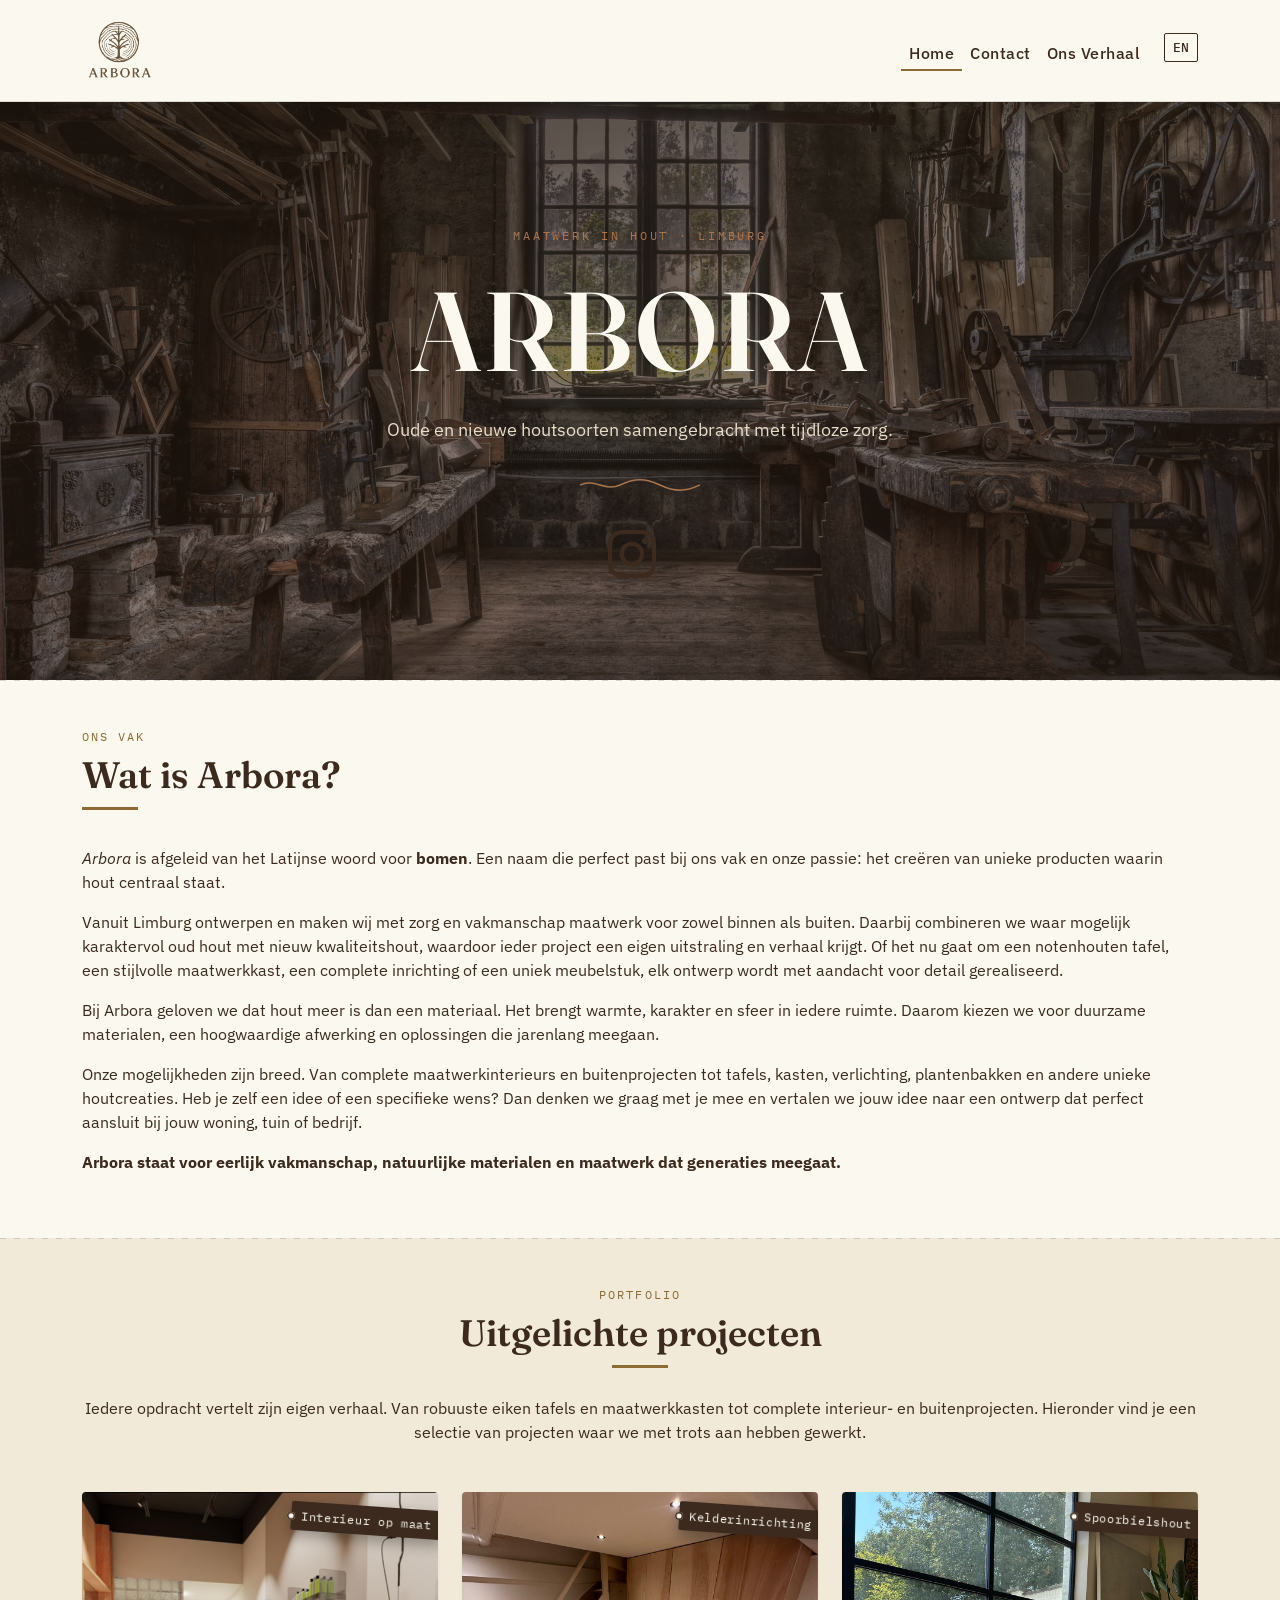
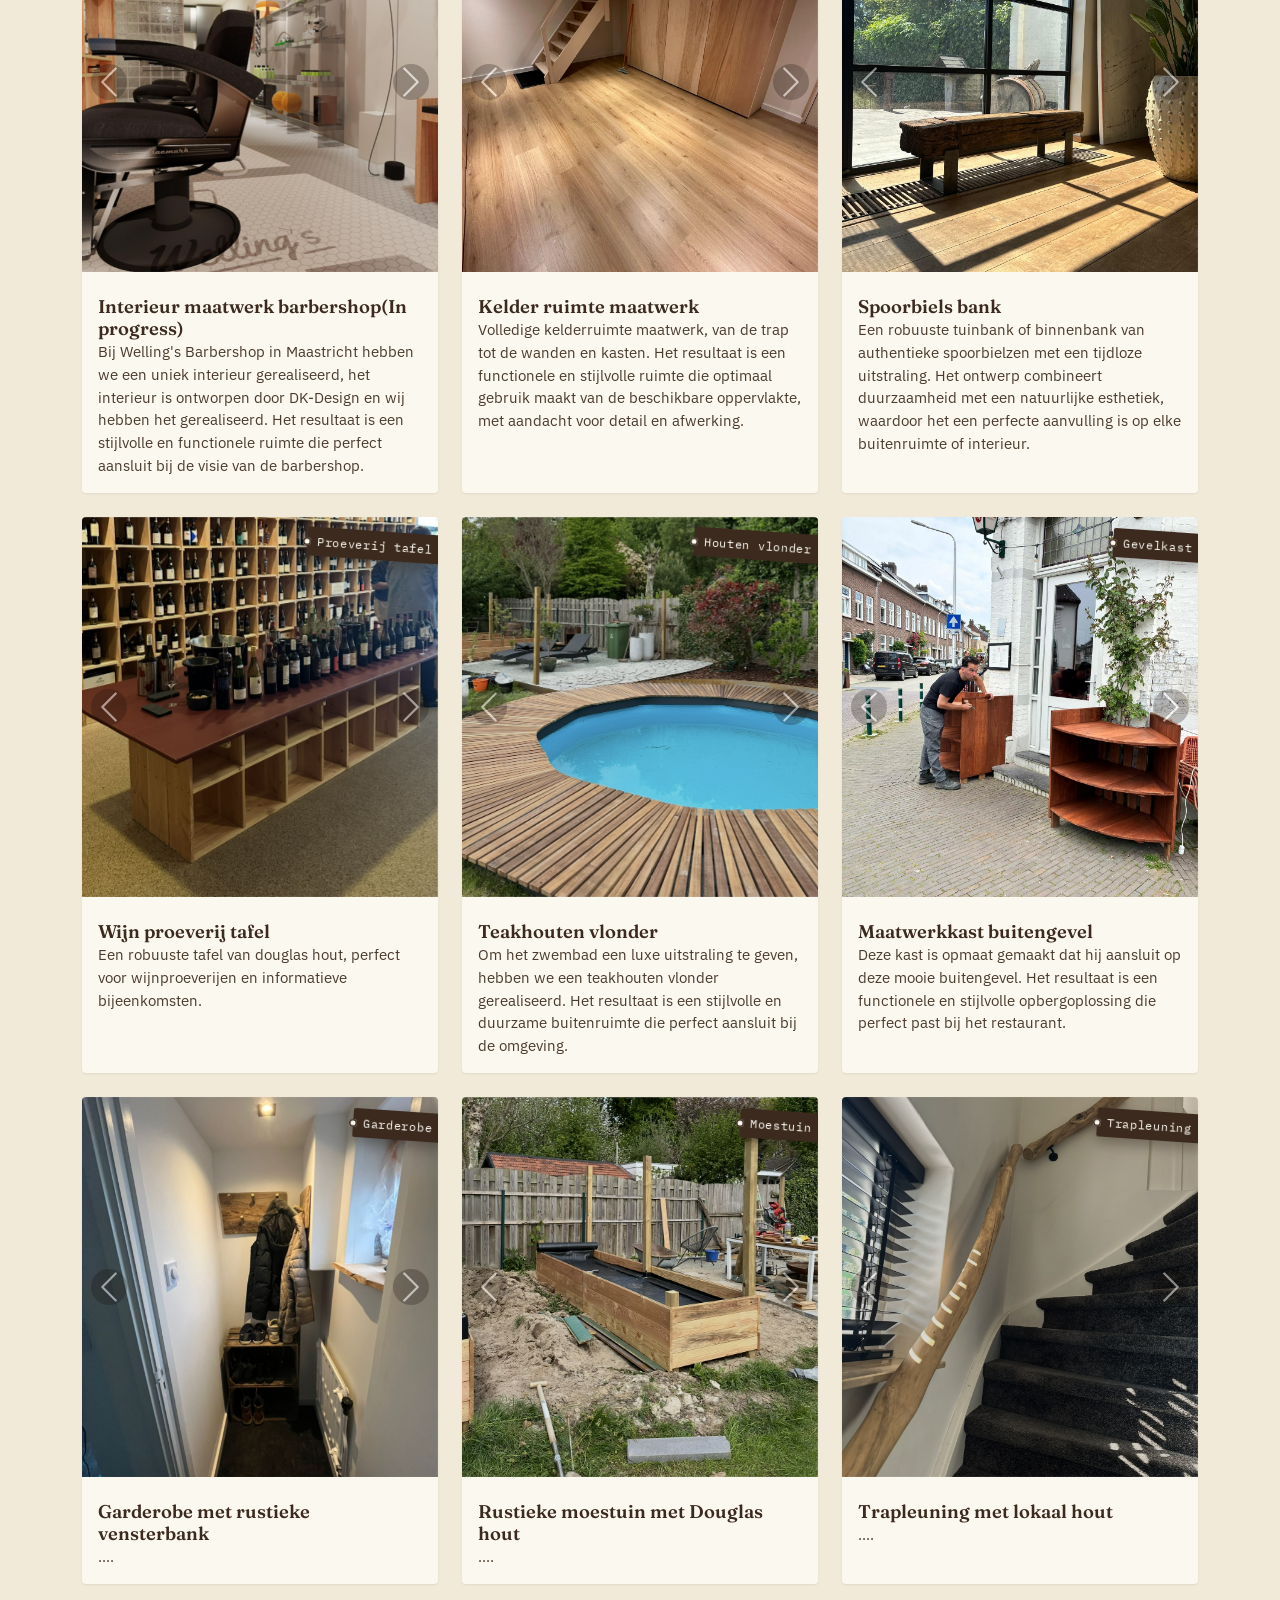
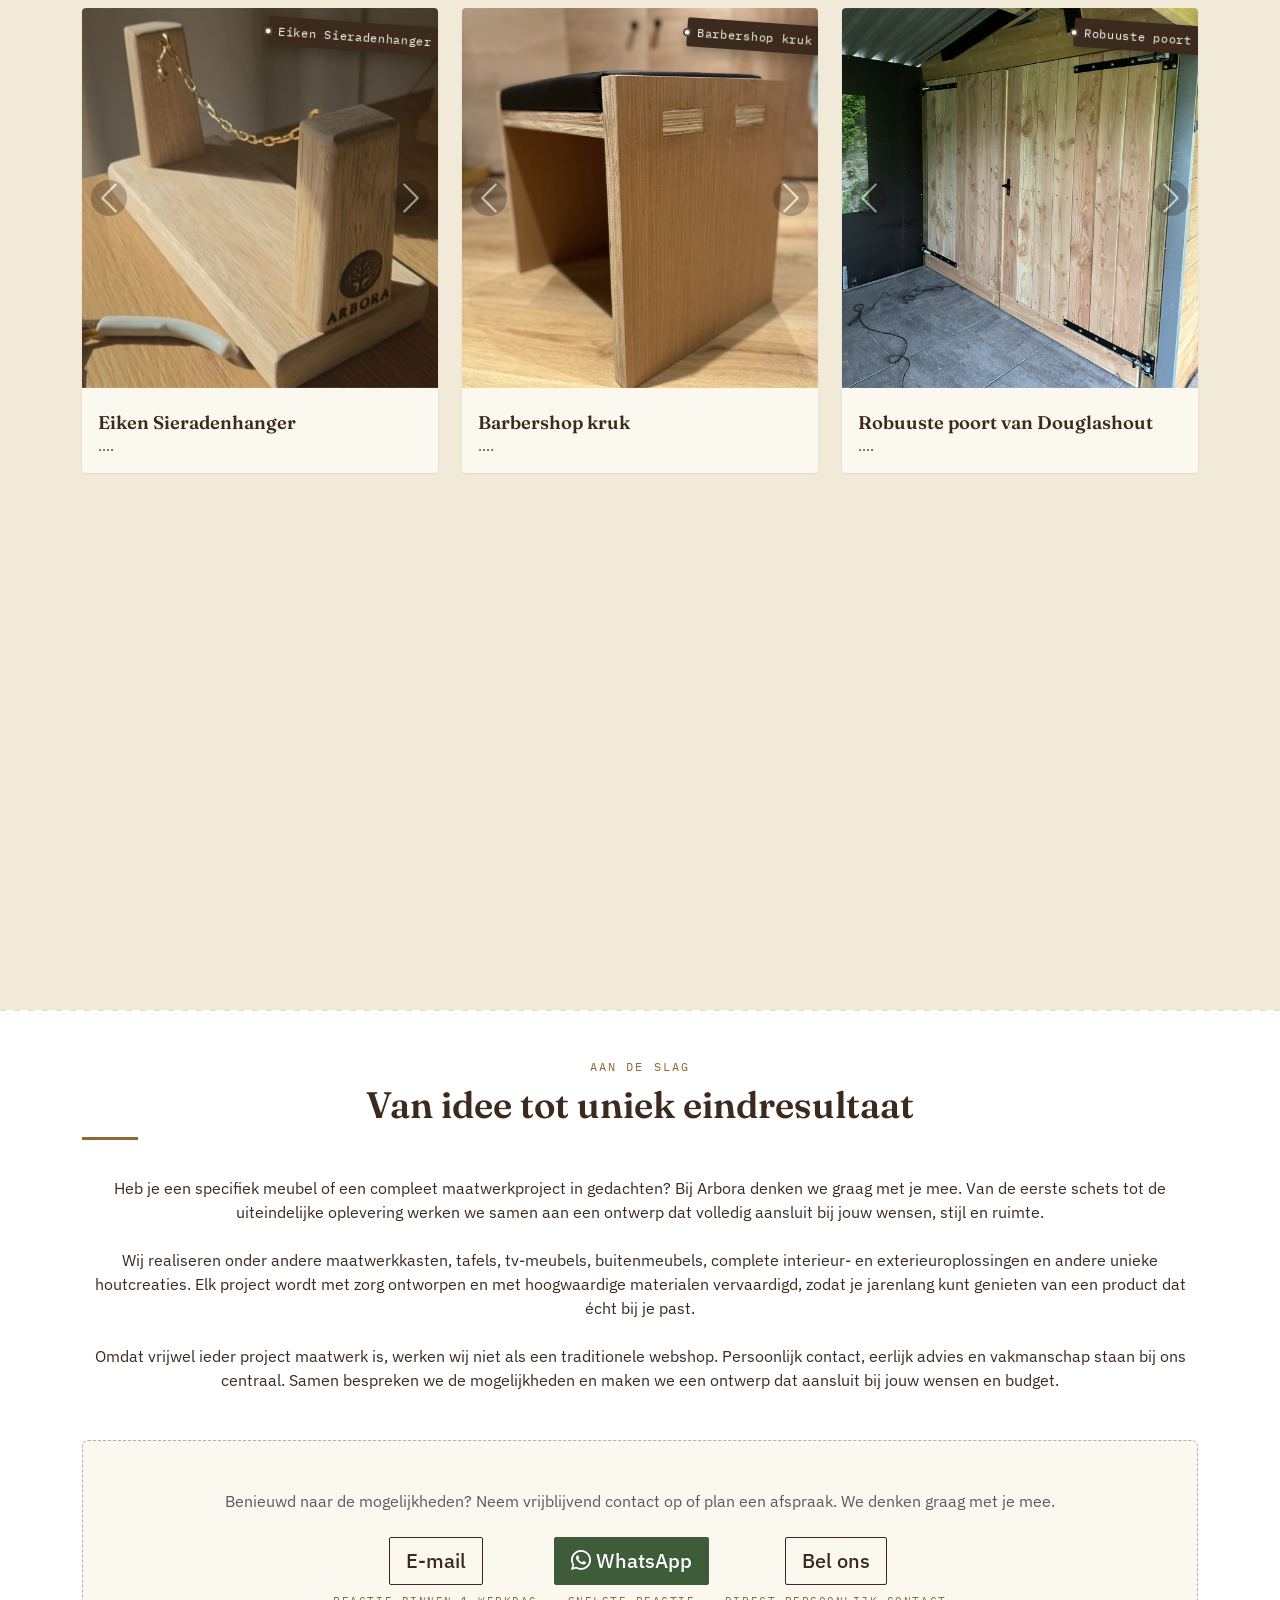
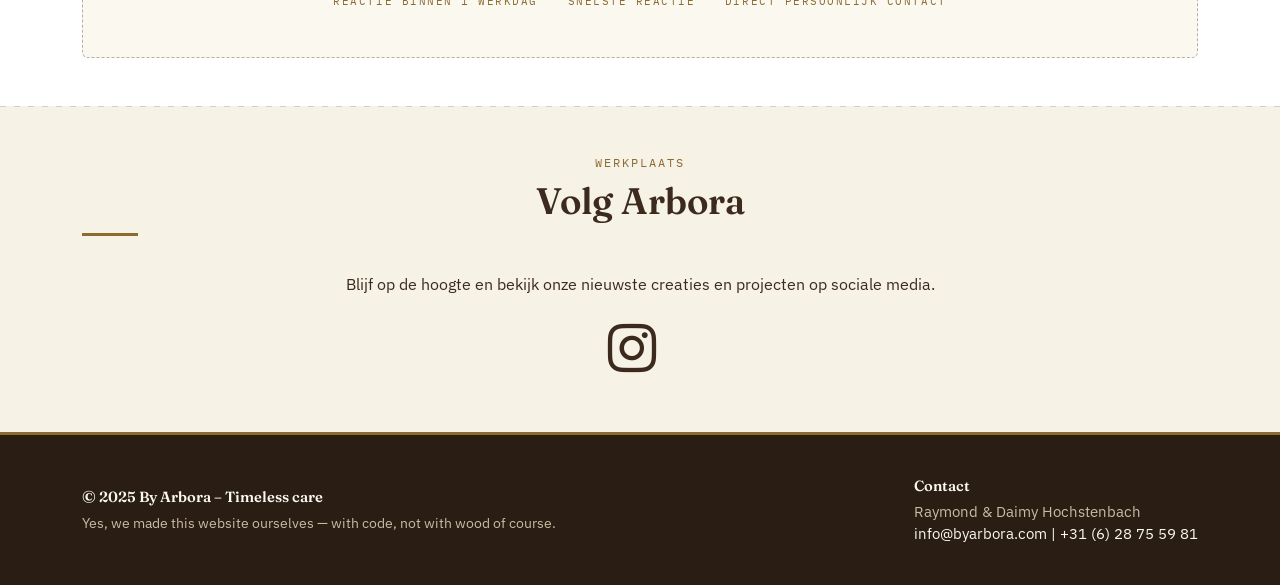
==== index.html @ 5da42b2a "7.1" ====
<!DOCTYPE html>
<html lang="nl">

<head>
    <meta charset="UTF-8" />
    <meta name="viewport" content="width=device-width, initial-scale=1" />
    <title>ARBORA – Maatwerk in hout | Limburg</title>
    <meta name="description"
        content="Arbora ontwerpt en maakt maatwerk in hout vanuit Limburg: tafels, kasten, interieurs en buitenprojecten. Oud en nieuw hout samengebracht met tijdloze zorg." />
    <link rel="canonical" href="https://byarbora.com/" />

    <!-- Open Graph / social preview -->
    <meta property="og:title" content="ARBORA – Maatwerk in hout" />
    <meta property="og:description"
        content="Vanuit Limburg ontwerpen en maken wij met zorg en vakmanschap maatwerk in hout, voor binnen en buiten." />
    <meta property="og:image" content="https://byarbora.com/Images/w07961-small.jpg" />
    <meta property="og:url" content="https://byarbora.com/" />
    <meta property="og:type" content="website" />
    <meta property="og:locale" content="nl_NL" />
    <meta name="twitter:card" content="summary_large_image" />

    <!-- Bootstrap CSS -->
    <link href="https://cdn.jsdelivr.net/npm/bootstrap@5.3.3/dist/css/bootstrap.min.css" rel="stylesheet" />
    <!-- Eigen CSS -->
    <link href="styles.css" rel="stylesheet" />
    <!-- Bootstrap Icons -->
    <link href="https://cdn.jsdelivr.net/npm/bootstrap-icons@1.10.5/font/bootstrap-icons.css" rel="stylesheet" />

    <!-- Favicon -->
    <link rel="icon" href="Images/favicon.ico" type="image/x-icon">
    <link rel="apple-touch-icon" sizes="180x180" href="Images/favicon.png">

    <!-- Structured data: local business -->
    <script type="application/ld+json">
    {
      "@context": "https://schema.org",
      "@type": "LocalBusiness",
      "name": "Arbora",
      "url": "https://byarbora.com/",
      "image": "https://byarbora.com/Images/logo-arbora.png",
      "telephone": "+31628755981",
      "email": "info@byarbora.com",
      "address": {
        "@type": "PostalAddress",
        "addressRegion": "Limburg",
        "addressCountry": "NL"
      },
      "sameAs": ["https://www.instagram.com/byarbora"]
    }
    </script>
</head>


<body>

    <!-- Navigatiebalk -->
    <nav class="navbar navbar-expand-lg fixed-top">
        <div class="container">
            <a class="navbar-brand d-flex align-items-center gap-2" href="#">
                <img src="Images/logo-arbora.png" alt="Arbora logo" height="72" />
            </a>
            <button class="navbar-toggler" type="button" data-bs-toggle="collapse" data-bs-target="#navbarNav"
                aria-controls="navbarNav" aria-expanded="false" aria-label="Menu openen/sluiten">
                <span class="navbar-toggler-icon bg-light rounded"></span>
            </button>
            <div class="collapse navbar-collapse" id="navbarNav">
                <ul class="navbar-nav ms-auto">
                    <li class="nav-item"><a class="nav-link active" href="#">Home</a></li>
                    <li class="nav-item"><a class="nav-link" href="#koop">Contact</a></li>
                    <li class="nav-item"><a class="nav-link" href="our-story.html">Ons Verhaal</a></li>
                    <li class="nav-item">
                        <button id="lang-toggle" class="btn btn-outline-secondary btn-sm ms-3"
                            onclick="window.location.href='index-en.html'">EN</button>
                    </li>
                </ul>
            </div>
        </div>
    </nav>

    <!-- Hero sectie -->
    <section class="hero">
        <div class="container">
            <span class="hero-eyebrow">Maatwerk in hout · Limburg</span>
            <h1 id="arbora-text">ARBORA</h1>
            <p id="slogan-text" class="lead">
                Oude en nieuwe houtsoorten samengebracht met tijdloze zorg.
            </p>
            <svg class="grain-divider" viewBox="0 0 120 18" xmlns="http://www.w3.org/2000/svg" aria-hidden="true">
                <path d="M0 9 C 15 2, 25 16, 40 9 S 65 2, 80 9 S 105 16, 120 9" fill="none" stroke="#A9754C"
                    stroke-width="1.5" />
            </svg>
        </div>
        <div class="social-icons fs-2 mt-4">
            <a href="https://www.instagram.com/byarbora" target="_blank" rel="noopener" aria-label="Instagram"
                class="me-3 social-link" style="color:#F1EAD8;">
                <i class="bi bi-instagram"></i>
            </a>
        </div>
    </section>

    <!-- Over sectie -->
    <section id="over" class="py-5">
        <div class="container">
            <span class="section-eyebrow">Ons vak</span>
            <h2 class="section-title">Wat is Arbora?</h2>
            <p><em>Arbora</em> is afgeleid van het Latijnse woord voor <strong>bomen</strong>. Een naam die perfect past
                bij ons vak en onze passie: het creëren van unieke producten waarin hout centraal staat.</p>

            <p>Vanuit Limburg ontwerpen en maken wij met zorg en vakmanschap maatwerk voor zowel binnen als buiten.
                Daarbij combineren we waar mogelijk karaktervol oud hout met nieuw kwaliteitshout, waardoor ieder
                project een eigen uitstraling en verhaal krijgt. Of het nu gaat om een notenhouten tafel, een stijlvolle
                maatwerkkast, een complete inrichting of een uniek meubelstuk, elk ontwerp wordt met aandacht voor
                detail gerealiseerd.</p>

            <p>Bij Arbora geloven we dat hout meer is dan een materiaal. Het brengt warmte, karakter en sfeer in iedere
                ruimte. Daarom kiezen we voor duurzame materialen, een hoogwaardige afwerking en oplossingen die
                jarenlang meegaan.</p>

            <p>Onze mogelijkheden zijn breed. Van complete maatwerkinterieurs en buitenprojecten tot tafels, kasten,
                verlichting, plantenbakken en andere unieke houtcreaties. Heb je zelf een idee of een specifieke wens?
                Dan denken we graag met je mee en vertalen we jouw idee naar een ontwerp dat perfect aansluit bij jouw
                woning, tuin of bedrijf.</p>

            <p><strong>Arbora staat voor eerlijk vakmanschap, natuurlijke materialen en maatwerk dat generaties
                    meegaat.</strong></p>
        </div>
    </section>


    <!-- Uitgelichte projecten -->
    <section id="projecten" class="py-5">
        <div class="container">
            <span class="section-eyebrow text-center d-block">Portfolio</span>
            <h2 class="section-title text-center mb-3">Uitgelichte projecten</h2>

            <p class="text-center mb-5">
                Iedere opdracht vertelt zijn eigen verhaal. Van robuuste eiken tafels en maatwerkkasten tot complete
                interieur- en buitenprojecten. Hieronder vind je een selectie van projecten waar we met trots aan hebben
                gewerkt.
            </p>

            <div class="row g-4">

                <!-- Project 1: Barbershop -->
               <div class="col-lg-4 col-md-6 reveal">
                <div class="project-card">
                    <div class="project-media">
                        <div id="project1Carousel" class="carousel slide" data-bs-touch="true" data-bs-ride="false">
                            <div class="carousel-inner">
                                <div class="carousel-item active">
                                    <img src="Images/Project 1/Wellings.jpg" loading="lazy"
                                        alt="">
                                </div>
                                <div class="carousel-item">
                                    <img src="Images/Project 1/BarberShop.jpg" loading="lazy"
                                        alt="">
                                </div>
                                <div class="carousel-item">
                                    <img src="Images/Project 1/Wellings01.jpg" loading="lazy"
                                        alt="">
                                </div>
                                <div class="carousel-item">
                                    <img src="Images/Project 1/Wellings1.jpg" loading="lazy"
                                        alt="">
                                </div>
                                <div class="carousel-item">
                                    <img src="Images/Project 1/Wellings2.jpg" loading="lazy"
                                        alt="">
                                </div>
                                <div class="carousel-item">
                                    <img src="Images/Project 1/Wellings10.jpg" loading="lazy"
                                        alt="">
                                </div>
                                <div class="carousel-item">
                                    <img src="Images/Project 1/Wellings9.jpg" loading="lazy"
                                        alt="">
                                </div>
                                <div class="carousel-item">
                                    <img src="Images/Project 1/Wellings11.jpg" loading="lazy"
                                        alt="">
                                </div>
                                <div class="carousel-item">
                                    <img src="Images/Project 1/Wellings3.jpg" loading="lazy"
                                        alt="">
                                </div>
                                <div class="carousel-item">
                                    <img src="Images/Project 1/Wellings12.jpg" loading="lazy"
                                        alt="">
                                </div>
                                <div class="carousel-item">
                                    <img src="Images/Project 1/Wellings13.jpg" loading="lazy"
                                        alt="">
                                </div>
                                <div class="carousel-item">
                                    <img src="Images/Project 1/Wellings4.jpg" loading="lazy"
                                        alt="">
                                </div>
                                <div class="carousel-item">
                                    <img src="Images/Project 1/Wellings5.jpg" loading="lazy"
                                        alt="">
                                </div>
                                <div class="carousel-item">
                                    <img src="Images/Project 1/Wellings7.jpg" loading="lazy"
                                        alt="">
                                </div>
                                <div class="carousel-item">
                                    <img src="Images/Project 1/Wellings14.jpg" loading="lazy"
                                        alt="">
                                </div>
                                <div class="carousel-item">
                                    <img src="Images/Project 1/Wellings6.jpg" loading="lazy"
                                        alt="">
                                </div>
                            </div>
                            <button class="carousel-control-prev" type="button" data-bs-target="#project2Carousel"
                                data-bs-slide="prev">
                                <span class="carousel-control-prev-icon" aria-hidden="true"></span>
                                <span class="visually-hidden">Vorige</span>
                            </button>
                            <button class="carousel-control-next" type="button" data-bs-target="#project2Carousel"
                                data-bs-slide="next">
                                <span class="carousel-control-next-icon" aria-hidden="true"></span>
                                <span class="visually-hidden">Volgende</span>
                            </button>
                        </div>
                        <span class="material-tag">Interieur op maat</span>
                    </div>
                    <div class="card-body p-3 pt-4">
                        <h3 class="card-title h5">Interieur maatwerk barbershop(In progress)</h3>
                        <p class="card-text">
                            Bij Welling's Barbershop in Maastricht hebben we een uniek interieur gerealiseerd, het
                            interieur is ontworpen door DK-Design en wij hebben het gerealiseerd. Het resultaat is een
                            stijlvolle en functionele ruimte die perfect aansluit bij de visie van de barbershop.
                        </p>
                    </div>
                </div>
            </div>
            
              <!-- Project 2: Kelder maatwerk -->
            <div class="col-lg-4 col-md-6 reveal">
                <div class="project-card">
                    <div class="project-media">
                        <div id="project2Carousel" class="carousel slide" data-bs-touch="true" data-bs-ride="false">
                            <div class="carousel-inner">
                                <div class="carousel-item active">
                                    <img src="Images/Project 2/KastProject.jpg" loading="lazy"
                                        alt="Maatwerk kelderruimte, trap en wandkasten">
                                </div>
                                <div class="carousel-item">
                                    <img src="Images/Project 2/KastProject2.jpg" loading="lazy"
                                        alt="Maatwerkkast in kelderruimte, aanzicht 2">
                                </div>
                                <div class="carousel-item">
                                    <img src="Images/Project 2/KastProject3.jpg" loading="lazy"
                                        alt="Maatwerkkast in kelderruimte, aanzicht 3">
                                </div>
                                <div class="carousel-item">
                                    <img src="Images/Project 2/KastProject4.jpg" loading="lazy"
                                        alt="Maatwerkkast in kelderruimte, aanzicht 4">
                                </div>
                                <div class="carousel-item">
                                    <img src="Images/Project 2/KastProject5.jpg" loading="lazy"
                                        alt="Maatwerkkast in kelderruimte, aanzicht 5">
                                </div>
                                <div class="carousel-item">
                                    <img src="Images/Project 2/KastProject6.jpg" loading="lazy"
                                        alt="Maatwerkkast in kelderruimte, aanzicht 6">
                                </div>
                                <div class="carousel-item">
                                    <img src="Images/Project 2/KastProject7.jpg" loading="lazy"
                                        alt="Maatwerkkast in kelderruimte, aanzicht 7">
                                </div>
                                <div class="carousel-item">
                                    <img src="Images/Project 2/KastProject8.jpg" loading="lazy"
                                        alt="Maatwerkkast in kelderruimte, aanzicht 8">
                                </div>
                                <div class="carousel-item">
                                    <img src="Images/Project 2/KastProject9.jpg" loading="lazy"
                                        alt="Maatwerkkast in kelderruimte, aanzicht 9">
                                </div>
                                <div class="carousel-item">
                                    <img src="Images/Project 2/KastProject10.jpg" loading="lazy"
                                        alt="Maatwerkkast in kelderruimte, aanzicht 10">
                                </div>
                            </div>
                            <button class="carousel-control-prev" type="button" data-bs-target="#project2Carousel"
                                data-bs-slide="prev">
                                <span class="carousel-control-prev-icon" aria-hidden="true"></span>
                                <span class="visually-hidden">Vorige</span>
                            </button>
                            <button class="carousel-control-next" type="button" data-bs-target="#project2Carousel"
                                data-bs-slide="next">
                                <span class="carousel-control-next-icon" aria-hidden="true"></span>
                                <span class="visually-hidden">Volgende</span>
                            </button>
                        </div>
                        <span class="material-tag">Kelderinrichting</span>
                    </div>
                    <div class="card-body p-3 pt-4">
                        <h3 class="card-title h5">Kelder ruimte maatwerk</h3>
                        <p class="card-text">
                            Volledige kelderruimte maatwerk, van de trap tot de wanden en kasten. Het resultaat is een
                            functionele en stijlvolle ruimte die optimaal gebruik maakt van de beschikbare oppervlakte,
                            met aandacht voor detail en afwerking.
                        </p>
                    </div>
                </div>
            </div>

            <!-- Project 3: Spoorbielsbank -->
            <div class="col-lg-4 col-md-6 reveal">
                <div class="project-card">
                    <div class="project-media">
                        <div id="project3Carousel" class="carousel slide" data-bs-touch="true" data-bs-ride="false">
                            <div class="carousel-inner">
                                <div class="carousel-item active">
                                    <img src="Images/Project 3/SpoorbielsBank.jpg" loading="lazy"
                                        alt="Tuinbank gemaakt van authentieke spoorbielzen, vooraanzicht">
                                </div>
                                <div class="carousel-item">
                                    <img src="Images/Project 3/SpoorbielsBank2.jpg" loading="lazy"
                                        alt="Spoorbielzen bank, detail van de houtstructuur">
                                </div>
                                <div class="carousel-item">
                                    <img src="Images/Project 3/IMG_3081.PNG" loading="lazy"
                                        alt="">
                                </div>
                                <div class="carousel-item">
                                    <img src="Images/Project 3/IMG_3078.PNG" loading="lazy"
                                        alt="">
                                </div>
                                <div class="carousel-item">
                                    <img src="Images/Project 3/IMG_3079.PNG" loading="lazy"
                                        alt="">
                                </div>
                                <div class="carousel-item">
                                    <img src="Images/Project 3/SpoorbielsBank3.jpg" loading="lazy"
                                        alt="Spoorbielzen bank geplaatst in de tuin">
                                </div>
                            </div>
                            <button class="carousel-control-prev" type="button" data-bs-target="#project3Carousel"
                                data-bs-slide="prev">
                                <span class="carousel-control-prev-icon" aria-hidden="true"></span>
                                <span class="visually-hidden">Vorige</span>
                            </button>
                            <button class="carousel-control-next" type="button" data-bs-target="#project3Carousel"
                                data-bs-slide="next">
                                <span class="carousel-control-next-icon" aria-hidden="true"></span>
                                <span class="visually-hidden">Volgende</span>
                            </button>
                        </div>
                        <span class="material-tag">Spoorbielshout</span>
                    </div>
                    <div class="card-body p-3 pt-4">
                        <h3 class="card-title h5">Spoorbiels bank</h3>
                        <p class="card-text">
                            Een robuuste tuinbank of binnenbank van authentieke spoorbielzen met een tijdloze
                            uitstraling. Het ontwerp combineert duurzaamheid met een natuurlijke esthetiek, waardoor het
                            een perfecte aanvulling is op elke buitenruimte of interieur.
                        </p>
                    </div>
                </div>
            </div>

            <!-- Project 4: Wijn proeverij tafel -->
            <div class="col-lg-4 col-md-6 reveal">
                <div class="project-card">
                    <div class="project-media">
                        <div id="project4Carousel" class="carousel slide" data-bs-touch="true" data-bs-ride="false">
                            <div class="carousel-inner">
                                <div class="carousel-item active">
                                    <img src="Images/Project 4/IMG_3062.PNG" loading="lazy"
                                        alt="Robuuste douglashouten tafel voor wijnproeverijen">
                                </div>
                                <div class="carousel-item">
                                    <img src="Images/Project 4/IMG_3058.PNG" loading="lazy"
                                        alt="Detail van de douglashouten tafel">
                                </div>
                                <div class="carousel-item">
                                    <img src="Images/Project 4/IMG_3059.PNG" loading="lazy"
                                        alt="">
                                </div>
                                <div class="carousel-item">
                                    <img src="Images/Project 4/IMG_3060.PNG" loading="lazy"
                                        alt="">
                                </div>
                                <div class="carousel-item">
                                    <img src="Images/Project 4/WijnTafel.jpg" loading="lazy"
                                        alt="">
                                </div>

                            </div>
                            <button class="carousel-control-prev" type="button" data-bs-target="#project4Carousel"
                                data-bs-slide="prev">
                                <span class="carousel-control-prev-icon" aria-hidden="true"></span>
                                <span class="visually-hidden">Vorige</span>
                            </button>
                            <button class="carousel-control-next" type="button" data-bs-target="#project4Carousel"
                                data-bs-slide="next">
                                <span class="carousel-control-next-icon" aria-hidden="true"></span>
                                <span class="visually-hidden">Volgende</span>
                            </button>
                        </div>
                        <span class="material-tag">Proeverij tafel</span>
                    </div>
                    
                    <div class="card-body p-3 pt-4">
                        <h3 class="card-title h5">Wijn proeverij tafel</h3>
                        <p class="card-text">
                            Een robuuste tafel van douglas hout, perfect voor wijnproeverijen en informatieve
                            bijeenkomsten.
                        </p>
                    </div>
                </div>
            </div>

            <!-- Project 5: Teakhouten vlonder -->
            <div class="col-lg-4 col-md-6 reveal">
                <div class="project-card">
                   <div class="project-media">
                        <div id="project5Carousel" class="carousel slide" data-bs-touch="true" data-bs-ride="false">
                            <div class="carousel-inner">
                                <div class="carousel-item active">
                                    <img src="Images/Project 5/IMG_3121.PNG" loading="lazy"
                                        alt="Teakhouten vlonder">
                                </div>
                                <div class="carousel-item">
                                    <img src="Images/Project 5/IMG_3109.PNG" loading="lazy"
                                        alt="Teakhouten vlonder">
                                </div>
                                <div class="carousel-item">
                                    <img src="Images/Project 5/IMG_3110.PNG" loading="lazy"
                                        alt="Teakhouten vlonder">
                                </div>
                                <div class="carousel-item">
                                    <img src="Images/Project 5/IMG_3112.PNG" loading="lazy"
                                        alt="Teakhouten vlonder">
                                </div>
                                <div class="carousel-item">
                                    <img src="Images/Project 5/TeakVlonder.jpg" loading="lazy"
                                        alt="Teakhouten vlonder">
                                </div>
                                <div class="carousel-item">
                                    <img src="Images/Project 5/IMG_3113.PNG" loading="lazy"
                                        alt="Teakhouten vlonder">
                                </div>
                                <div class="carousel-item">
                                    <img src="Images/Project 5/IMG_3114.PNG" loading="lazy"
                                        alt="Teakhouten vlonder">
                                </div>
                                <div class="carousel-item">
                                    <img src="Images/Project 5/IMG_3116.PNG" loading="lazy"
                                        alt="Teakhouten vlonder">
                                </div>
                                <div class="carousel-item">
                                    <img src="Images/Project 5/IMG_3115.PNG" loading="lazy"
                                        alt="Teakhouten vlonder">
                                </div>
                                <div class="carousel-item">
                                    <img src="Images/Project 5/IMG_3119.PNG" loading="lazy"
                                        alt="Teakhouten vlonder">
                                </div>
                                <div class="carousel-item">
                                    <img src="Images/Project 5/IMG_3120.PNG" loading="lazy"
                                        alt="Teakhouten vlonder">
                                </div>
                            </div>
                            <button class="carousel-control-prev" type="button" data-bs-target="#project5Carousel"
                                data-bs-slide="prev">
                                <span class="carousel-control-prev-icon" aria-hidden="true"></span>
                                <span class="visually-hidden">Vorige</span>
                            </button>
                            <button class="carousel-control-next" type="button" data-bs-target="#project5Carousel"
                                data-bs-slide="next">
                                <span class="carousel-control-next-icon" aria-hidden="true"></span>
                                <span class="visually-hidden">Volgende</span>
                            </button>
                        </div>
                        <span class="material-tag">Houten vlonder</span>
                    </div>
                    <div class="card-body p-3 pt-4">
                        <h3 class="card-title h5">Teakhouten vlonder</h3>
                        <p class="card-text">
                            Om het zwembad een luxe uitstraling te geven, hebben we een teakhouten vlonder gerealiseerd.
                            Het resultaat is een stijlvolle en duurzame buitenruimte die perfect aansluit bij de
                            omgeving.
                        </p>
                    </div>
                </div>
            </div>

           
            <!-- Project 6: Maatwerkkast buitengevel Villeneuve -->
            <div class="col-lg-4 col-md-6 reveal">
                <div class="project-card">
                    <div class="project-media">
                        <div id="project6Carousel" class="carousel slide" data-bs-touch="true" data-bs-ride="false">
                            <div class="carousel-inner">
                                <div class="carousel-item active">
                                    <img src="Images/Project 6/BuitenKast.jpg" loading="lazy"
                                        alt="Maatwerkkast buitengevel Villeneuve">
                                </div>
                                <div class="carousel-item">
                                    <img src="Images/Project 6/Villeneuve1.jpg" loading="lazy"
                                        alt="Detail van de maatwerkkast buitengevel Villeneuve">
                                </div>
                                <div class="carousel-item">
                                    <img src="Images/Project 6/Villeneuve2.jpg" loading="lazy"
                                        alt="Detail van de maatwerkkast buitengevel Villeneuve">
                                </div>
                                <div class="carousel-item">
                                    <img src="Images/Project 6/Villeneuve4.jpg" loading="lazy"
                                        alt="Detail van de maatwerkkast buitengevel Villeneuve">
                                </div>
                                <div class="carousel-item">
                                    <img src="Images/Project 6/Villeneuve3.jpg" loading="lazy"
                                        alt="Detail van de maatwerkkast buitengevel Villeneuve">
                                </div>
                            </div>
                            <button class="carousel-control-prev" type="button" data-bs-target="#project6Carousel"
                                data-bs-slide="prev">
                                <span class="carousel-control-prev-icon" aria-hidden="true"></span>
                                <span class="visually-hidden">Vorige</span>
                            </button>
                            <button class="carousel-control-next" type="button" data-bs-target="#project6Carousel"
                                data-bs-slide="next">
                                <span class="carousel-control-next-icon" aria-hidden="true"></span>
                                <span class="visually-hidden">Volgende</span>
                            </button>
                        </div>
                        <span class="material-tag">Gevelkast</span>
                    </div>
                    <div class="card-body p-3 pt-4">
                        <h3 class="card-title h5">Maatwerkkast buitengevel</h3>
                        <p class="card-text">
                            Deze kast is opmaat gemaakt dat hij aansluit op deze mooie buitengevel. Het resultaat is een
                            functionele en stijlvolle opbergoplossing die perfect past bij het restaurant.
                        </p>
                    </div>
                </div>
            </div>

            <!-- Project 7: Garderobe met rustieke vensterbank -->
            <div class="col-lg-4 col-md-6 reveal">
                <div class="project-card">
                    <div class="project-media">
                        <div id="project7Carousel" class="carousel slide" data-bs-touch="true" data-bs-ride="false">
                            <div class="carousel-inner">
                                <div class="carousel-item active">
                                    <img src="Images/Project 7/IMG_3131.PNG" loading="lazy"
                                        alt="Garderobe">
                                </div>
                                <div class="carousel-item">
                                    <img src="Images/Project 7/IMG_3133.PNG" loading="lazy"
                                        alt="Garderobe">
                                </div>
                                <div class="carousel-item">
                                    <img src="Images/Project 7/IMG_3127.PNG" loading="lazy"
                                        alt="Garderobe">
                                </div>
                                <div class="carousel-item">
                                    <img src="Images/Project 7/IMG_3128.PNG" loading="lazy"
                                        alt="Garderobe">
                                </div>
                                <div class="carousel-item">
                                    <img src="Images/Project 7/IMG_3129.PNG" loading="lazy"
                                        alt="Garderobe">
                                </div>
                                <div class="carousel-item">
                                    <img src="Images/Project 7/IMG_3134.PNG" loading="lazy"
                                        alt="Garderobe">
                                </div>
                                <div class="carousel-item">
                                    <img src="Images/Project 7/IMG_3130.PNG" loading="lazy"
                                        alt="Garderobe">
                                </div>
                            </div>
                            <button class="carousel-control-prev" type="button" data-bs-target="#project7Carousel"
                                data-bs-slide="prev">
                                <span class="carousel-control-prev-icon" aria-hidden="true"></span>
                                <span class="visually-hidden">Vorige</span>
                            </button>
                            <button class="carousel-control-next" type="button" data-bs-target="#project7Carousel"
                                data-bs-slide="next">
                                <span class="carousel-control-next-icon" aria-hidden="true"></span>
                                <span class="visually-hidden">Volgende</span>
                            </button>
                        </div>
                        <span class="material-tag">Garderobe</span>
                    </div>
                    <div class="card-body p-3 pt-4">
                        <h3 class="card-title h5">Garderobe met rustieke vensterbank</h3>
                        <p class="card-text">
                            ....
                        </p>
                    </div>
                </div>
            </div>

            <!-- Project 8: Rustieke moestuin met Douglas hout -->
            <div class="col-lg-4 col-md-6 reveal">
                <div class="project-card">
                    <div class="project-media">
                        <div id="project8Carousel" class="carousel slide" data-bs-touch="true" data-bs-ride="false">
                            <div class="carousel-inner">
                                <div class="carousel-item active">
                                    <img src="Images/Project 8/IMG_3124.PNG" loading="lazy"
                                        alt="Rustieke moestuin met Douglas hout">
                                </div>
                                <div class="carousel-item">
                                    <img src="Images/Project 8/IMG_3126.PNG" loading="lazy"
                                        alt="Rustieke moestuin met Douglas hout">
                                </div>
                                <div class="carousel-item">
                                    <img src="Images/Project 8/IMG_3125.PNG" loading="lazy"
                                        alt="Rustieke moestuin met Douglas hout">
                                </div>
                                <div class="carousel-item">
                                    <img src="Images/Project 8/IMG_3118.PNG" loading="lazy"
                                        alt="Rustieke moestuin met Douglas hout">
                                </div>
                                <div class="carousel-item">
                                    <img src="Images/Project 8/IMG_3117.PNG" loading="lazy"
                                        alt="Rustieke moestuin met Douglas hout">
                                </div>
                            </div>
                            <button class="carousel-control-prev" type="button" data-bs-target="#project8Carousel"
                                data-bs-slide="prev">
                                <span class="carousel-control-prev-icon" aria-hidden="true"></span>
                                <span class="visually-hidden">Vorige</span>
                            </button>
                            <button class="carousel-control-next" type="button" data-bs-target="#project8Carousel"
                                data-bs-slide="next">
                                <span class="carousel-control-next-icon" aria-hidden="true"></span>
                                <span class="visually-hidden">Volgende</span>
                            </button>
                        </div>
                        <span class="material-tag">Moestuin</span>
                    </div>
                    <div class="card-body p-3 pt-4">
                        <h3 class="card-title h5">Rustieke moestuin met Douglas hout</h3>
                        <p class="card-text">
                            ....
                        </p>
                    </div>
                </div>
            </div>

            <!-- Project 9: Trapleuning met lokaal hout -->
            <div class="col-lg-4 col-md-6 reveal">
                <div class="project-card">
                    <div class="project-media">
                        <div id="project9Carousel" class="carousel slide" data-bs-touch="true" data-bs-ride="false">
                            <div class="carousel-inner">
                                <div class="carousel-item active">
                                    <img src="Images/Project 9/IMG_3108.PNG" loading="lazy"
                                        alt="Trapleuning met lokaal hout">
                                </div>
                                <div class="carousel-item">
                                    <img src="Images/Project 9/IMG_3106.PNG" loading="lazy"
                                        alt="Detail van de trapleuning met lokaal hout">
                                </div>
                                <div class="carousel-item">
                                    <img src="Images/Project 9/IMG_3107.PNG" loading="lazy"
                                        alt="Detail van de trapleuning met lokaal hout">
                                </div>
                            </div>
                            <button class="carousel-control-prev" type="button" data-bs-target="#project9Carousel"
                                data-bs-slide="prev">
                                <span class="carousel-control-prev-icon" aria-hidden="true"></span>
                                <span class="visually-hidden">Vorige</span>
                            </button>
                            <button class="carousel-control-next" type="button" data-bs-target="#project9Carousel"
                                data-bs-slide="next">
                                <span class="carousel-control-next-icon" aria-hidden="true"></span>
                                <span class="visually-hidden">Volgende</span>
                            </button>
                        </div>
                        <span class="material-tag">Trapleuning</span>
                    </div>
                    <div class="card-body p-3 pt-4">
                        <h3 class="card-title h5">Trapleuning met lokaal hout</h3>
                        <p class="card-text">
                            ....
                        </p>
                    </div>
                </div>
            </div>

            <!-- Project 10: Sieraden hanger voor nieuw sieraden bedrijfje -->
            <div class="col-lg-4 col-md-6 reveal">
                <div class="project-card">
                    <div class="project-media">
                        <div id="project10Carousel" class="carousel slide" data-bs-touch="true" data-bs-ride="false">
                            <div class="carousel-inner">
                                <div class="carousel-item active">
                                    <img src="Images/Project 10/SieradenHanger1.jpg" loading="lazy"
                                        alt="Sieraden hanger voor nieuw sieraden bedrijfje">
                                </div>
                                <div class="carousel-item">
                                    <img src="Images/Project 10/SieradenHanger2.jpg" loading="lazy"
                                        alt="Detail van de sieraden hanger">
                                </div>
                            </div>
                            <button class="carousel-control-prev" type="button" data-bs-target="#project10Carousel"
                                data-bs-slide="prev">
                                <span class="carousel-control-prev-icon" aria-hidden="true"></span>
                                <span class="visually-hidden">Vorige</span>
                            </button>
                            <button class="carousel-control-next" type="button" data-bs-target="#project10Carousel"
                                data-bs-slide="next">
                                <span class="carousel-control-next-icon" aria-hidden="true"></span>
                                <span class="visually-hidden">Volgende</span>
                            </button>
                        </div>
                        <span class="material-tag">Eiken Sieradenhanger</span>
                    </div>
                    <div class="card-body p-3 pt-4">
                        <h3 class="card-title h5">Eiken Sieradenhanger</h3>
                        <p class="card-text">
                            ....
                        </p>
                    </div>
                </div>
            </div>

            <!-- Project 11: Barbershop kruk -->
            <div class="col-lg-4 col-md-6 reveal">
                <div class="project-card">
                    <div class="project-media">
                        <div id="project11Carousel" class="carousel slide" data-bs-touch="true" data-bs-ride="false">
                            <div class="carousel-inner">
                                <div class="carousel-item active">
                                    <img src="Images/Project 11/IMG_3103.PNG" loading="lazy"
                                        alt="Barbershop kruk">
                                </div>
                                 <div class="carousel-item">
                                    <img src="Images/Project 11/IMG_3087.PNG" loading="lazy"
                                        alt="Detail van de barbershop kruk">
                                </div>
                                <div class="carousel-item">
                                    <img src="Images/Project 11/IMG_3090.PNG" loading="lazy"
                                        alt="Detail van de barbershop kruk">
                                </div>
                                <div class="carousel-item">
                                    <img src="Images/Project 11/IMG_3083.PNG" loading="lazy"
                                        alt="Detail van de barbershop kruk">
                                </div>
                                <div class="carousel-item">
                                    <img src="Images/Project 11/IMG_3089.PNG" loading="lazy"
                                        alt="Detail van de barbershop kruk">
                                </div>
                                <div class="carousel-item">
                                    <img src="Images/Project 11/IMG_3084.PNG" loading="lazy"
                                        alt="Detail van de barbershop kruk">
                                </div>
                                <div class="carousel-item">
                                    <img src="Images/Project 11/IMG_3091.PNG" loading="lazy"
                                        alt="Detail van de barbershop kruk">
                                </div>
                                <div class="carousel-item">
                                    <img src="Images/Project 11/IMG_3092.PNG" loading="lazy"
                                        alt="Detail van de barbershop kruk">
                                </div>
                                <div class="carousel-item">
                                    <img src="Images/Project 11/IMG_3096.PNG" loading="lazy"
                                        alt="Detail van de barbershop kruk">
                                </div>
                                <div class="carousel-item">
                                    <img src="Images/Project 11/IMG_3094.PNG" loading="lazy"
                                        alt="Detail van de barbershop kruk">
                                </div>            
                                <div class="carousel-item">
                                    <img src="Images/Project 11/IMG_3093.PNG" loading="lazy"
                                        alt="Detail van de barbershop kruk">
                                </div>
                                <div class="carousel-item">
                                    <img src="Images/Project 11/IMG_3098.PNG" loading="lazy"
                                        alt="Detail van de barbershop kruk">
                                </div>
                                <div class="carousel-item">
                                    <img src="Images/Project 11/IMG_3099.PNG" loading="lazy"
                                        alt="Detail van de barbershop kruk">
                                </div>
                                <div class="carousel-item">
                                    <img src="Images/Project 11/IMG_3100.PNG" loading="lazy"
                                        alt="Detail van de barbershop kruk">
                                </div>
                                <div class="carousel-item">
                                    <img src="Images/Project 11/IMG_3102.PNG" loading="lazy"
                                        alt="Detail van de barbershop kruk">
                                </div>
                                <div class="carousel-item">
                                    <img src="Images/Project 11/IMG_3085.PNG" loading="lazy"
                                        alt="Detail van de barbershop kruk">
                                </div>
                                <div class="carousel-item">
                                    <img src="Images/Project 11/IMG_3086.PNG" loading="lazy"
                                        alt="Detail van de barbershop kruk">
                                </div>
                                <div class="carousel-item">
                                    <img src="Images/Project 11/IMG_3104.PNG" loading="lazy"
                                        alt="Detail van de barbershop kruk">
                                </div>
                                <div class="carousel-item">
                                    <img src="Images/Project 11/IMG_3057.PNG" loading="lazy"
                                        alt="Detail van de barbershop kruk">
                                </div>
                            </div>
                            <button class="carousel-control-prev" type="button" data-bs-target="#project11Carousel"
                                data-bs-slide="prev">
                                <span class="carousel-control-prev-icon" aria-hidden="true"></span>
                                <span class="visually-hidden">Vorige</span>
                            </button>
                            <button class="carousel-control-next" type="button" data-bs-target="#project11Carousel"
                                data-bs-slide="next">
                                <span class="carousel-control-next-icon" aria-hidden="true"></span>
                                <span class="visually-hidden">Volgende</span>
                            </button>
                        </div>
                        <span class="material-tag">Barbershop kruk</span>
                    </div>
                    <div class="card-body p-3 pt-4">
                        <h3 class="card-title h5">Barbershop kruk</h3>
                        <p class="card-text">
                            ....
                        </p>
                    </div>
                </div>
            </div>

            <!-- Project 12: Tuinhuis dubbele poort rustiek douglashout -->
            <div class="col-lg-4 col-md-6 reveal">
                <div class="project-card">
                    <div class="project-media">
                        <div id="project12Carousel" class="carousel slide" data-bs-touch="true" data-bs-ride="false">
                            <div class="carousel-inner">
                                <div class="carousel-item active">
                                    <img src="Images/Project 12/IMG_3071.PNG" loading="lazy"
                                        alt="Robuuste douglashouten poort">
                                </div>
                                <div class="carousel-item">
                                    <img src="Images/Project 12/IMG_3068.PNG" loading="lazy"
                                        alt="Robuuste douglashouten poort">
                                </div>
                                <div class="carousel-item">
                                    <img src="Images/Project 12/IMG_3069.PNG" loading="lazy"
                                        alt="Robuuste douglashouten poort">
                                </div>
                                <div class="carousel-item">
                                    <img src="Images/Project 12/IMG_3070.PNG" loading="lazy"
                                        alt="Robuuste douglashouten poort">
                                </div>
                                <div class="carousel-item">
                                    <img src="Images/Project 12/IMG_3072.PNG" loading="lazy"
                                        alt="Robuuste douglashouten poort">
                                </div>
                                <div class="carousel-item">
                                    <img src="Images/Project 12/IMG_3073.PNG" loading="lazy"
                                        alt="Robuuste douglashouten poort">
                                </div>
                            </div>
                            <button class="carousel-control-prev" type="button" data-bs-target="#project12Carousel"
                                data-bs-slide="prev">
                                <span class="carousel-control-prev-icon" aria-hidden="true"></span>
                                <span class="visually-hidden">Vorige</span>
                            </button>
                            <button class="carousel-control-next" type="button" data-bs-target="#project12Carousel"
                                data-bs-slide="next">
                                <span class="carousel-control-next-icon" aria-hidden="true"></span>
                                <span class="visually-hidden">Volgende</span>
                            </button>
                        </div>
                        <span class="material-tag">Robuuste poort</span>
                    </div>
                    <div class="card-body p-3 pt-4">
                        <h3 class="card-title h5">Robuuste poort van Douglashout</h3>
                        <p class="card-text">
                            ....
                        </p>
                    </div>
                </div>
            </div>

            <!-- Project 13: Hoek wijnkast rustiek douglas hout -->
            <div class="col-lg-4 col-md-6 reveal">
                <div class="project-card">
                    <div class="project-media">
                        <div id="project13Carousel" class="carousel slide" data-bs-touch="true" data-bs-ride="false">
                            <div class="carousel-inner">
                                <div class="carousel-item active">
                                    <img src="Images/Project 13/IMG_3063.PNG" loading="lazy"
                                        alt="Robuuste hoekwijnkast">
                                </div>
                                <div class="carousel-item">
                                    <img src="Images/Project 13/IMG_3064.PNG" loading="lazy"
                                        alt="Robuuste hoekwijnkast">
                                </div>
                                <div class="carousel-item">
                                    <img src="Images/Project 13/IMG_3065.PNG" loading="lazy"
                                        alt="Robuuste hoekwijnkast">
                                </div>
                                <div class="carousel-item">
                                    <img src="Images/Project 13/IMG_3066.PNG" loading="lazy"
                                        alt="Robuuste hoekwijnkast">
                                </div>
                            </div>
                            <button class="carousel-control-prev" type="button" data-bs-target="#project13Carousel"
                                data-bs-slide="prev">
                                <span class="carousel-control-prev-icon" aria-hidden="true"></span>
                                <span class="visually-hidden">Vorige</span>
                            </button>
                            <button class="carousel-control-next" type="button" data-bs-target="#project13Carousel"
                                data-bs-slide="next">
                                <span class="carousel-control-next-icon" aria-hidden="true"></span>
                                <span class="visually-hidden">Volgende</span>
                            </button>
                        </div>
                        <span class="material-tag">Robuuste hoekwijnkast</span>
                    </div>
                    <div class="card-body p-3 pt-4">
                        <h3 class="card-title h5">Robuuste hoekwijnkast</h3>
                        <p class="card-text">
                            ....
                        </p>
                    </div>
                </div>
            </div>

            <!-- Project 14: Rustieke digistievenkast / wijnkast -->
            <div class="col-lg-4 col-md-6 reveal">
                <div class="project-card">
                    <div class="project-media">
                        <div id="project14Carousel" class="carousel slide" data-bs-touch="true" data-bs-ride="false">
                            <div class="carousel-inner">
                                <div class="carousel-item active">
                                    <img src="Images/Project 14/RobuusteDouglasWijnkast.jpg" loading="lazy"
                                        alt="Robuuste digistievenkast">
                                </div>
                                <div class="carousel-item">
                                    <img src="Images/Project 14/IMG_3076.PNG" loading="lazy"
                                        alt="Detail van de digistievenkast">
                                </div>
                            </div>
                            <button class="carousel-control-prev" type="button" data-bs-target="#project14Carousel"
                                data-bs-slide="prev">
                                <span class="carousel-control-prev-icon" aria-hidden="true"></span>
                                <span class="visually-hidden">Vorige</span>
                            </button>
                            <button class="carousel-control-next" type="button" data-bs-target="#project14Carousel"
                                data-bs-slide="next">
                                <span class="carousel-control-next-icon" aria-hidden="true"></span>
                                <span class="visually-hidden">Volgende</span>
                            </button>
                        </div>
                        <span class="material-tag">Robuuste digistievenkast</span>
                    </div>
                    <div class="card-body p-3 pt-4">
                        <h3 class="card-title h5">Robuuste digistievenkast</h3>
                        <p class="card-text">
                            ....
                        </p>
                    </div>
                </div>
            </div>

        </div>
        </div>
    </section>


    <!-- Koop / Interesse sectie -->
    <section id="koop" class="py-5 bg-white">
        <div class="container text-center">
            <span class="section-eyebrow d-block">Aan de slag</span>
            <h2 class="section-title mb-4">Van idee tot uniek eindresultaat</h2>

            <p class="mb-4 text-justify">
                Heb je een specifiek meubel of een compleet maatwerkproject in gedachten? Bij Arbora denken we graag met
                je mee. Van de eerste schets tot de uiteindelijke oplevering werken we samen aan een ontwerp dat
                volledig aansluit bij jouw wensen, stijl en ruimte.
            </p>

            <p class="mb-4 text-justify">
                Wij realiseren onder andere maatwerkkasten, tafels, tv-meubels, buitenmeubels, complete interieur- en
                exterieuroplossingen en andere unieke houtcreaties. Elk project wordt met zorg ontworpen en met
                hoogwaardige materialen vervaardigd, zodat je jarenlang kunt genieten van een product dat écht bij je
                past.
            </p>

            <p class="mb-4">
                Omdat vrijwel ieder project maatwerk is, werken wij niet als een traditionele webshop. Persoonlijk
                contact, eerlijk advies en vakmanschap staan bij ons centraal. Samen bespreken we de mogelijkheden en
                maken we een ontwerp dat aansluit bij jouw wensen en budget.
            </p>

            <div class="order-slip mt-5">
                <p class="text-muted mb-4">Benieuwd naar de mogelijkheden? Neem vrijblijvend contact op of plan een
                    afspraak. We denken graag met je mee.</p>
                <div class="d-flex justify-content-center gap-3 flex-wrap">
                    <div>
                        <a href="mailto:info@byarbora.com" class="btn btn-outline-secondary btn-lg">E-mail</a>
                        <span class="cta-label">Reactie binnen 1 werkdag</span>
                    </div>
                    <div>
                        <a href="https://wa.me/31628755981" target="_blank" rel="noopener"
                            class="btn btn-success btn-lg">
                            <i class="bi bi-whatsapp"></i> WhatsApp
                        </a>
                        <span class="cta-label">Snelste reactie</span>
                    </div>
                    <div>
                        <a href="tel:+31628755981" class="btn btn-outline-secondary btn-lg">Bel ons</a>
                        <span class="cta-label">Direct persoonlijk contact</span>
                    </div>
                </div>
            </div>
        </div>
    </section>

    <!-- Volg ons sectie -->
    <section id="socials" class="py-5 text-center">
        <div class="container">
            <span class="section-eyebrow d-block">Werkplaats</span>
            <h2 class="section-title mb-4">Volg Arbora</h2>
            <p>Blijf op de hoogte en bekijk onze nieuwste creaties en projecten op sociale media.</p>
            <div class="social-icons fs-2 mt-3">
                <a href="https://www.instagram.com/byarbora" target="_blank" rel="noopener" aria-label="Instagram"
                    class="me-3 social-link">
                    <i class="bi bi-instagram"></i>
                </a>
            </div>
        </div>
    </section>

    <!-- Footer -->
    <footer class="site-footer text-center text-md-start">
        <div class="container d-md-flex justify-content-between align-items-center">
            <div class="mb-3 mb-md-0">
                <p class="mb-1 fw-semibold">&copy; 2025 By Arbora – Timeless care</p>
                <p class="mb-0 text-muted" style="font-size: 0.9rem;">Yes, we made this website ourselves — with code,
                    not with wood of course.</p>
            </div>
            <div>
                <p class="mb-1 fw-semibold">Contact</p>
                <p class="mb-0 text-muted">Raymond & Daimy Hochstenbach</p>
                <p class="mb-0">
                    <a href="mailto:info@byarbora.com" class="text-decoration-none">info@byarbora.com</a> |
                    <a href="tel:+31628755981" class="text-decoration-none">+31 (6) 28 75 59 81</a>
                </p>
            </div>
        </div>
    </footer>

    <!-- Bootstrap JS -->
    <script src="https://cdn.jsdelivr.net/npm/bootstrap@5.3.3/dist/js/bootstrap.bundle.min.js"></script>
    <!-- Eigen JS -->
    <script src="scripts.js"></script>
</body>

</html>
---- styles.css ----
/* ============================================================
   ARBORA — design tokens
   Palette, type and layout tuned for an "ambachtelijk" (artisanal)
   woodworking studio: aged wood, workshop labels, brass hardware.
   Variable names are kept the same as the previous stylesheet
   (--arbora-*) so index-en.html / our-story.html keep working and
   automatically inherit this palette — consider renaming them to
   the descriptive aliases below next time you touch those pages.
   ============================================================ */

@import url('https://fonts.googleapis.com/css2?family=Fraunces:opsz,wght@9..144,300..700&family=IBM+Plex+Sans:wght@400;500;600&family=IBM+Plex+Mono:wght@400;500&display=swap');

:root {
    /* legacy names, new values */
    --arbora-beige: #ECE4D2;       /* warm linen background */
    --arbora-bruin: #3B2A1D;       /* ink-walnut, primary text/brand */
    --arbora-groen: #F7F2E6;       /* section surface (kept name for compatibility) */
    --arbora-lichtgroen: #F1EAD8;  /* lighter surface */
    --arbora-accent: #8C6A32;      /* aged brass accent */

    /* descriptive aliases, same values */
    --ink: var(--arbora-bruin);
    --linen: var(--arbora-beige);
    --surface: var(--arbora-groen);
    --surface-light: var(--arbora-lichtgroen);
    --brass: var(--arbora-accent);
    --oak: #A9754C;
    --walnut-dark: #2A1D14;
    --cream: #FBF8F0;

    --font-display: 'Fraunces', 'Playfair Display', serif;
    --font-body: 'IBM Plex Sans', 'Montserrat', Arial, sans-serif;
    --font-mono: 'IBM Plex Mono', ui-monospace, monospace;
}

* {
    box-sizing: border-box;
}

body {
    padding-top: 72px;
    font-family: var(--font-body);
    background-color: var(--linen);
    color: var(--ink);
    -webkit-font-smoothing: antialiased;
}

::selection {
    background: var(--brass);
    color: var(--cream);
}

a {
    color: var(--ink);
}

/* ---------- Navbar ---------- */
.navbar {
    background-color: var(--cream);
    border-bottom: 1px solid rgba(59, 42, 29, 0.15);
    box-shadow: none;
    padding-top: 0.6rem;
    padding-bottom: 0.6rem;
}

.navbar-brand,
.nav-link {
    color: var(--ink) !important;
    font-family: var(--font-body);
    font-weight: 500;
    letter-spacing: 0.03em;
}

.nav-link {
    position: relative;
    padding-bottom: 4px;
}

.nav-link::after {
    content: "";
    position: absolute;
    left: 0;
    right: 100%;
    bottom: -2px;
    height: 2px;
    background: var(--brass);
    transition: right 0.25s ease;
}

.nav-link:hover::after,
.nav-link.active::after {
    right: 0;
}

#lang-toggle {
    font-family: var(--font-mono);
    font-size: 0.8rem;
    font-weight: 500;
    color: var(--ink);
    border-color: var(--ink);
    border-radius: 2px;
}

#lang-toggle:hover {
    background-color: var(--brass);
    color: var(--cream);
    border-color: var(--brass);
}

/* ---------- Hero ---------- */
.hero {
    position: relative;
    background:
        linear-gradient(160deg, rgba(30, 21, 14, 0.82), rgba(43, 30, 20, 0.55) 55%, rgba(30, 21, 14, 0.85)),
        url("Images/w07961-small.jpg") center/cover no-repeat;
    color: var(--cream);
    text-align: center;
    padding: 150px 20px 90px;
    border-bottom: none;
    overflow: hidden;
}

.hero-eyebrow {
    display: inline-block;
    font-family: var(--font-mono);
    font-size: 0.78rem;
    letter-spacing: 0.22em;
    text-transform: uppercase;
    color: var(--oak);
    margin-bottom: 1.2rem;
    opacity: 0;
    animation: fadeUp 0.9s ease-out forwards;
    animation-delay: 0.1s;
}

.hero h1 {
    font-family: var(--font-display);
    font-optical-sizing: auto;
    font-weight: 600;
    font-size: clamp(3.2rem, 9vw, 7rem);
    letter-spacing: 0.02em;
    margin: 0 auto;
    max-width: 90vw;
    word-wrap: break-word;
    opacity: 0;
    animation: fadeUp 1s ease-out forwards;
    animation-delay: 0.3s;
}

.hero p.lead {
    font-family: var(--font-body);
    font-weight: 400;
    font-size: 1.15rem;
    color: #E6DCC8;
    margin-top: 18px;
    opacity: 0;
    animation: fadeUp 1s ease-out forwards;
    animation-delay: 0.6s;
}

.grain-divider {
    display: block;
    width: 120px;
    height: 18px;
    margin: 2rem auto 0;
    opacity: 0;
    animation: fadeUp 1s ease-out forwards;
    animation-delay: 0.85s;
}

@keyframes fadeUp {
    from {
        opacity: 0;
        transform: translateY(14px);
    }
    to {
        opacity: 1;
        transform: translateY(0);
    }
}

@media (prefers-reduced-motion: reduce) {
    .hero-eyebrow, .hero h1, .hero p.lead, .grain-divider, .reveal {
        animation: none !important;
        opacity: 1 !important;
        transform: none !important;
    }
}

/* ---------- Sections ---------- */
.section-title {
    color: var(--ink);
    font-family: var(--font-display);
    font-weight: 600;
    font-size: clamp(1.7rem, 3vw, 2.3rem);
    border-bottom: none;
    position: relative;
    padding-bottom: 0.75rem;
    margin-bottom: 1.5rem;
}

.section-title::after {
    content: "";
    display: block;
    width: 56px;
    height: 3px;
    background: var(--brass);
    margin-top: 0.6rem;
}

.section-title.text-center::after {
    margin-left: auto;
    margin-right: auto;
}

.section-eyebrow {
    display: block;
    font-family: var(--font-mono);
    font-size: 0.72rem;
    letter-spacing: 0.18em;
    text-transform: uppercase;
    color: var(--brass);
    margin-bottom: 0.5rem;
}

section {
    background-color: var(--surface);
    padding: 4.5rem 0;
    border-radius: 0;
    margin: 0;
}

section#over,
section.bg-white {
    background-color: var(--cream);
}

section#projecten {
    background-color: var(--surface-light);
}

/* thin wood-grain rule between sections instead of hard edges */
section + section {
    position: relative;
}

section + section::before {
    content: "";
    display: block;
    position: absolute;
    top: 0;
    left: 0;
    right: 0;
    height: 1px;
    background: repeating-linear-gradient(
        90deg,
        rgba(59, 42, 29, 0.18) 0px,
        rgba(59, 42, 29, 0.18) 6px,
        transparent 6px,
        transparent 14px
    );
}

/* ---------- Project cards & material tags ---------- */
.project-card {
    background: var(--cream);
    border-radius: 4px;
    overflow: visible;
    box-shadow: 0 1px 2px rgba(43, 30, 20, 0.08);
    transition: transform 0.35s ease, box-shadow 0.35s ease;
    height: 100%;
}

.project-card:hover {
    transform: translateY(-4px);
    box-shadow: 0 18px 30px -12px rgba(43, 30, 20, 0.28);
}

.project-media {
    position: relative;
    border-radius: 4px 4px 0 0;
    overflow: hidden;
}

.project-media img {
    height: 380px;
    object-fit: cover;
    width: 100%;
    display: block;
}

/* the signature element: a rotated workshop-style material tag */
.material-tag {
    position: absolute;
    top: 14px;
    right: -6px;
    background: var(--ink);
    color: var(--cream);
    font-family: var(--font-mono);
    font-size: 0.72rem;
    letter-spacing: 0.06em;
    padding: 6px 12px 6px 10px;
    border-radius: 2px;
    transform: rotate(4deg);
    box-shadow: 0 6px 14px rgba(20, 14, 9, 0.35);
    transition: transform 0.35s ease;
}

.material-tag::before {
    content: "";
    position: absolute;
    left: -4px;
    top: 50%;
    width: 8px;
    height: 8px;
    background: var(--cream);
    border-radius: 50%;
    transform: translateY(-50%);
    box-shadow: inset 0 0 0 1.5px var(--ink);
}

.project-card:hover .material-tag {
    transform: rotate(-2deg) translateY(-2px);
}

.card-title.h5,
.project-card h3 {
    font-family: var(--font-display);
    font-weight: 600;
    color: var(--ink);
    font-size: 1.15rem;
}

.project-card .card-text {
    color: #4A3B2C;
    font-size: 0.95rem;
}

.card .carousel-item img {
    height: 380px;
    object-fit: cover;
}

.carousel-control-prev-icon,
.carousel-control-next-icon {
    background-color: rgba(20, 14, 9, 0.5);
    border-radius: 50%;
    padding: 18px;
}

/* ---------- Scroll reveal ---------- */
.reveal {
    opacity: 0;
    transform: translateY(18px);
    transition: opacity 0.6s ease, transform 0.6s ease;
}

.reveal.is-visible {
    opacity: 1;
    transform: translateY(0);
}

/* ---------- Buttons ---------- */
.btn-outline-secondary {
    color: var(--ink);
    border-color: var(--ink);
    border-radius: 2px;
    font-family: var(--font-body);
    font-weight: 500;
}

.btn-outline-secondary:hover {
    background-color: var(--ink);
    border-color: var(--ink);
    color: var(--cream);
}

.btn-success {
    background-color: #3E5C3A;
    border-color: #3E5C3A;
    border-radius: 2px;
    font-weight: 500;
}

.btn-success:hover {
    background-color: #324A2F;
    border-color: #324A2F;
}

/* ---------- Order-slip CTA panel ---------- */
.order-slip {
    background: var(--cream);
    border: 1px dashed rgba(59, 42, 29, 0.35);
    border-radius: 6px;
    padding: 3rem 2rem;
}

.cta-label {
    display: block;
    font-family: var(--font-mono);
    font-size: 0.68rem;
    letter-spacing: 0.14em;
    text-transform: uppercase;
    color: var(--brass);
    margin-top: 0.5rem;
}

/* ---------- Socials ---------- */
.social-icons i {
    font-size: 3rem;
    color: var(--ink);
    transition: transform 0.3s ease, color 0.3s ease;
}

.social-icons a.social-link:hover i {
    color: var(--brass);
    transform: scale(1.15) rotate(-4deg);
}

/* ---------- Footer ---------- */
footer.site-footer {
    background-color: var(--walnut-dark);
    color: var(--cream);
    padding: 2.5rem 0;
    text-align: left;
    font-size: 0.92rem;
    font-family: var(--font-body);
    border-top: 3px solid var(--brass);
}

footer.site-footer a {
    color: var(--cream);
}

footer.site-footer .text-muted {
    color: #C9BBA3 !important;
}

footer.site-footer .fw-semibold {
    font-family: var(--font-display);
}

/* ---------- Focus states (accessibility) ---------- */
a:focus-visible,
button:focus-visible {
    outline: 2px solid var(--brass);
    outline-offset: 2px;
}

h2.display-3 {
    font-family: var(--font-display);
    letter-spacing: 0.02em;
    color: var(--ink);
}

/* ---------- "Ons verhaal" pagina ---------- */
.story-hero {
    position: relative;
    background:
        linear-gradient(160deg, rgba(30, 21, 14, 0.75), rgba(43, 30, 20, 0.35) 55%, rgba(30, 21, 14, 0.8)),
        url("Images/ourstory-banner.jpg") center 30% / cover no-repeat;
    height: 46vh;
    min-height: 320px;
    display: flex;
    align-items: center;
    justify-content: center;
    text-align: center;
    color: var(--cream);
}

.story-hero h1 {
    font-family: var(--font-display);
    font-optical-sizing: auto;
    font-weight: 600;
    font-size: clamp(2.6rem, 6vw, 4.2rem);
    letter-spacing: 0.02em;
    margin: 0.6rem 0 0;
}

.story-content {
    max-width: 720px;
    margin: 0 auto;
    font-size: 1.1rem;
    line-height: 1.85;
    color: var(--ink);
}

.story-content p:first-of-type::first-letter {
    font-family: var(--font-display);
    font-size: 3.4rem;
    font-weight: 600;
    float: left;
    line-height: 0.85;
    padding: 0.05em 0.08em 0 0;
    color: var(--brass);
}

.story-content p + p {
    margin-top: 1.3rem;
}

/* ---------- our-story.html ---------- */
.story-hero {
    background:
        linear-gradient(160deg, rgba(30, 21, 14, 0.75), rgba(43, 30, 20, 0.45) 55%, rgba(30, 21, 14, 0.8)),
        url("Images/ourstory-banner.jpg") center 30% / cover no-repeat;
    padding: 130px 20px 70px;
}

.story-hero h1 {
    font-size: clamp(2.6rem, 6vw, 4.2rem);
}

.story-content {
    max-width: 720px;
    font-family: var(--font-body);
    font-size: 1.1rem;
    line-height: 1.85;
    color: #3E2F22;
}

.story-content strong {
    color: var(--ink);
}
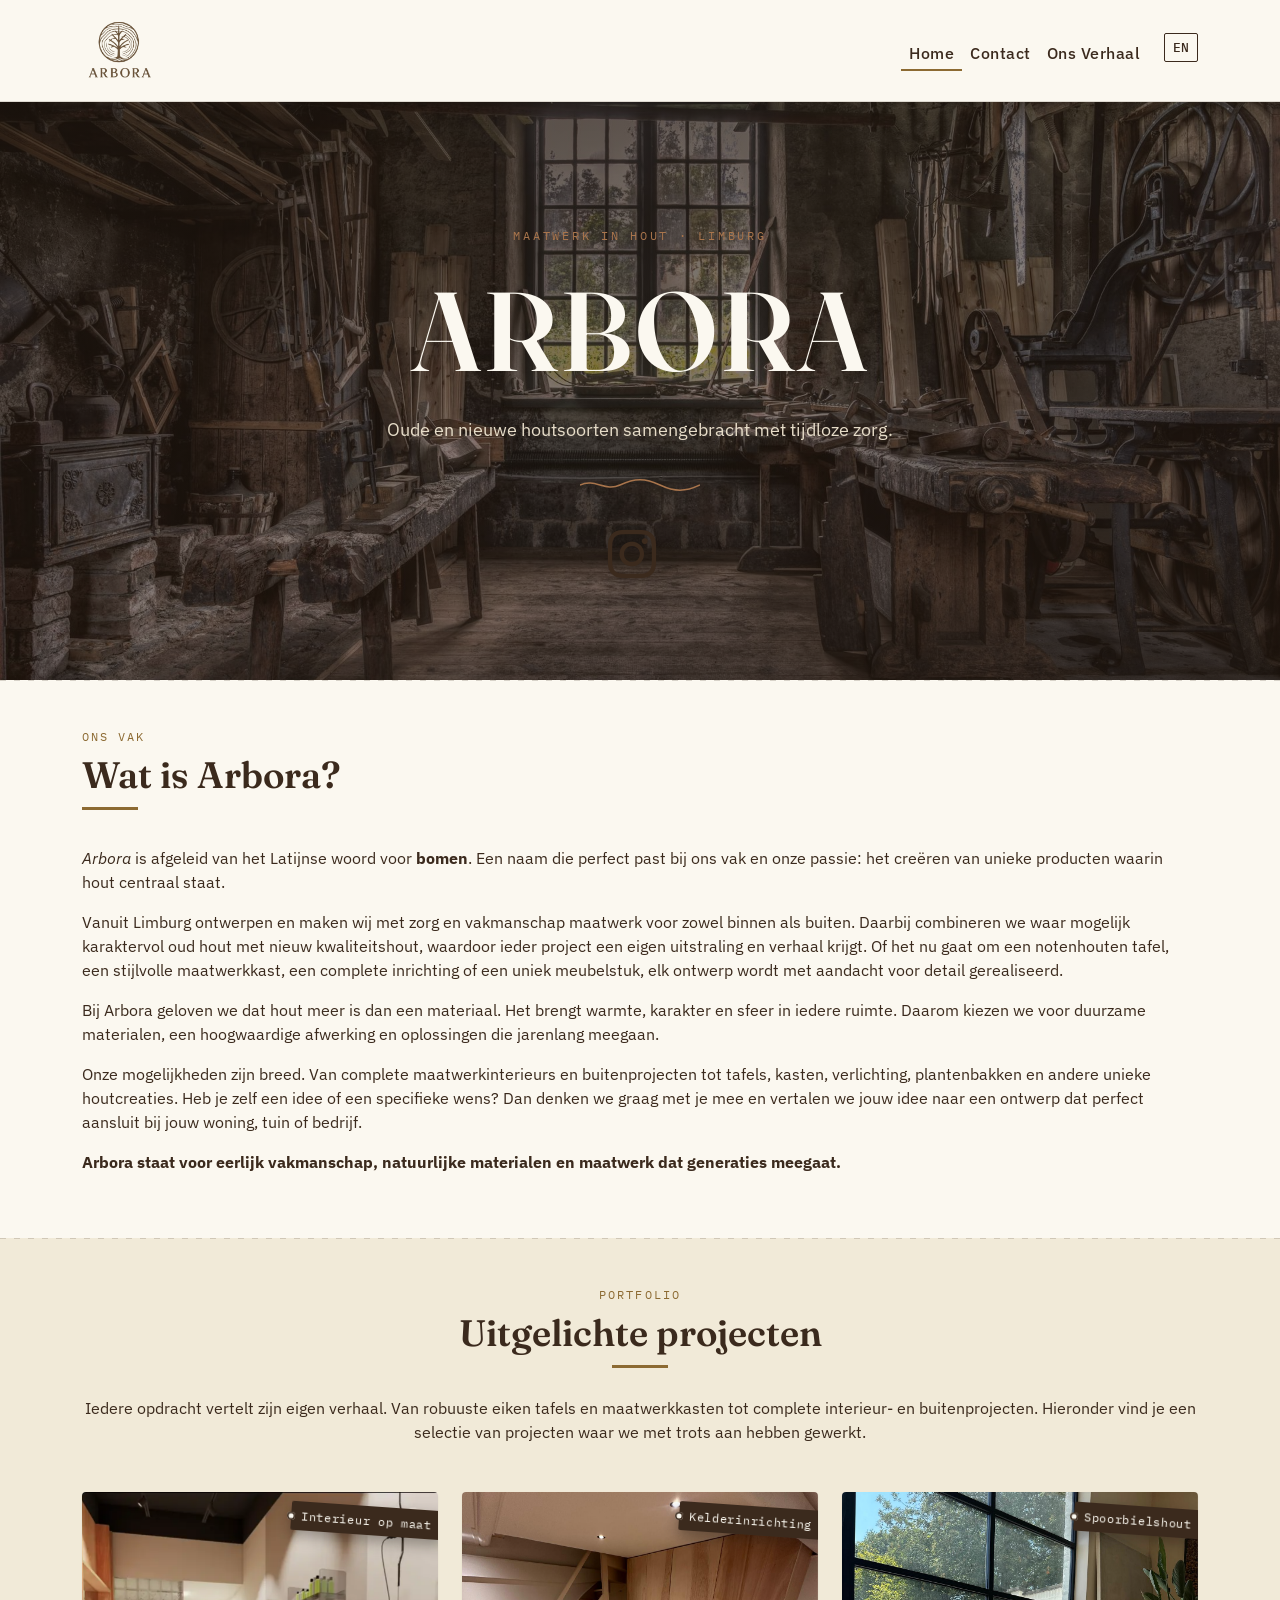
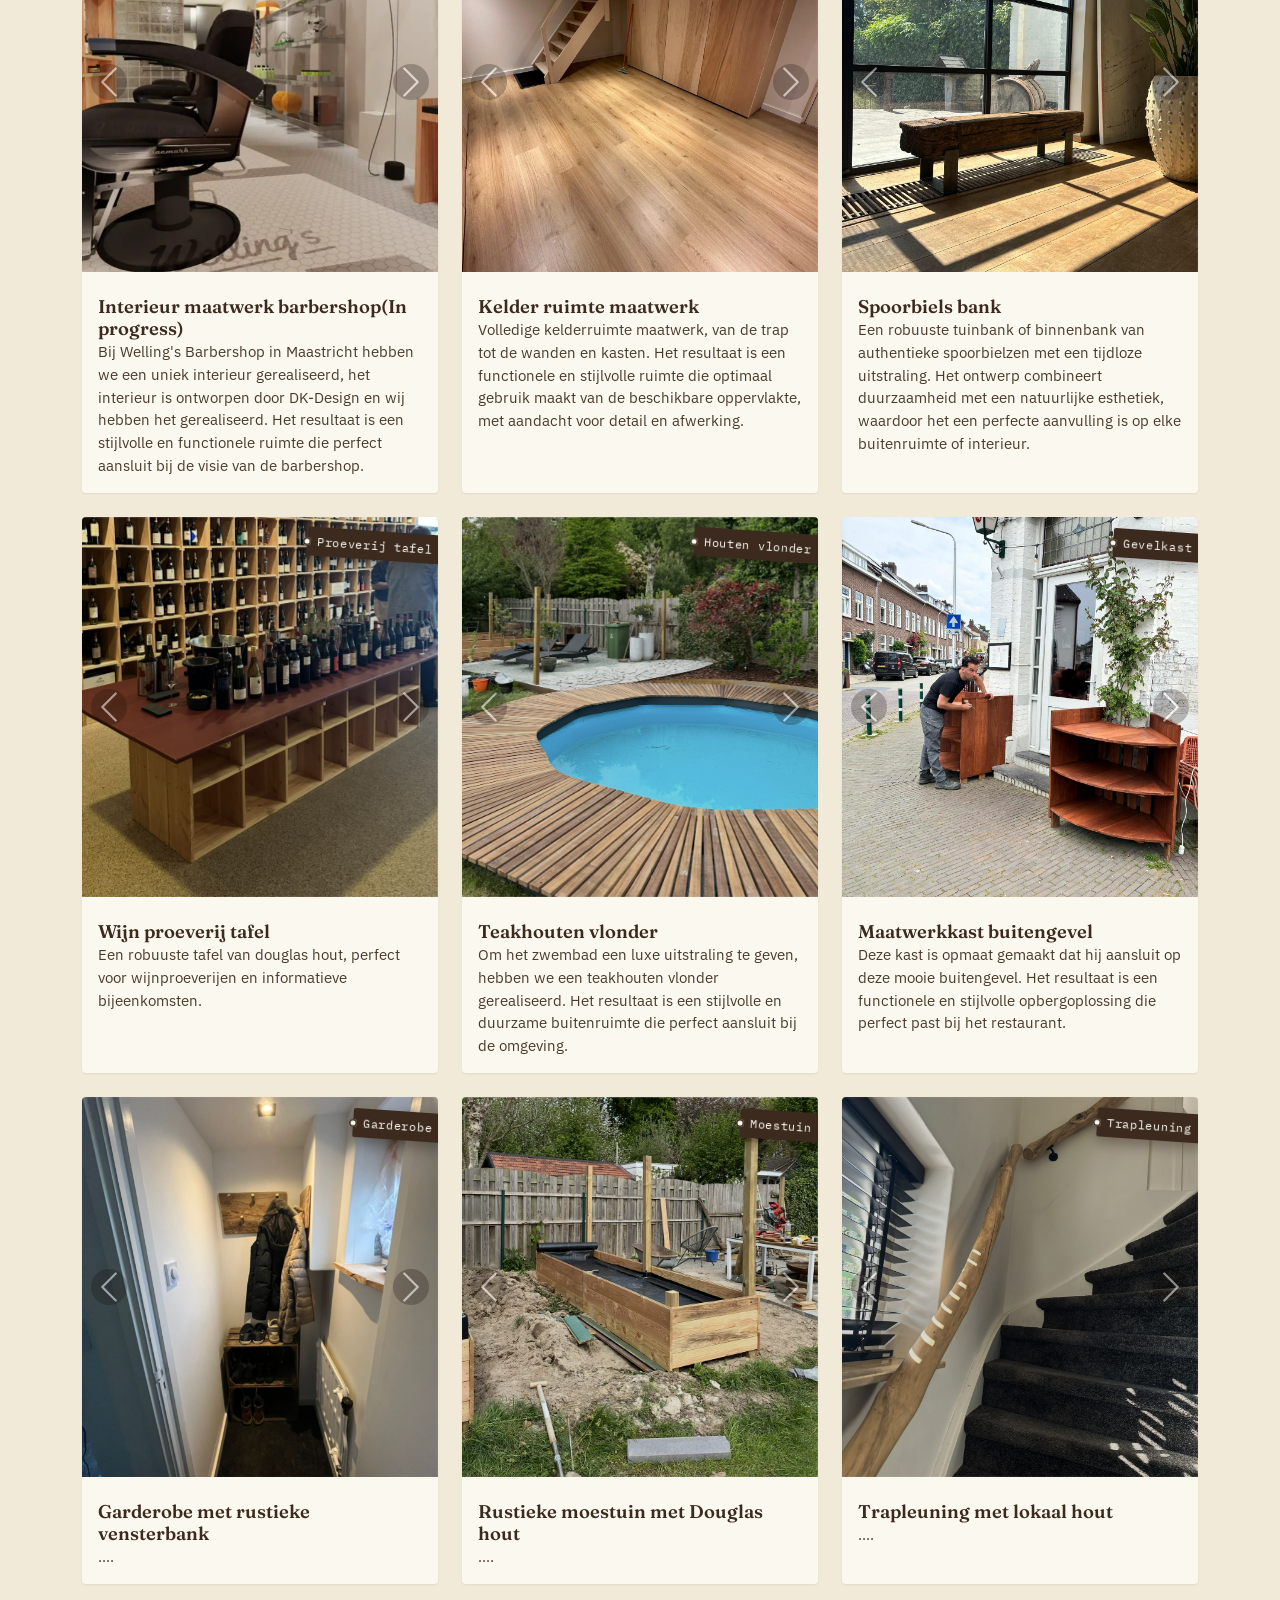
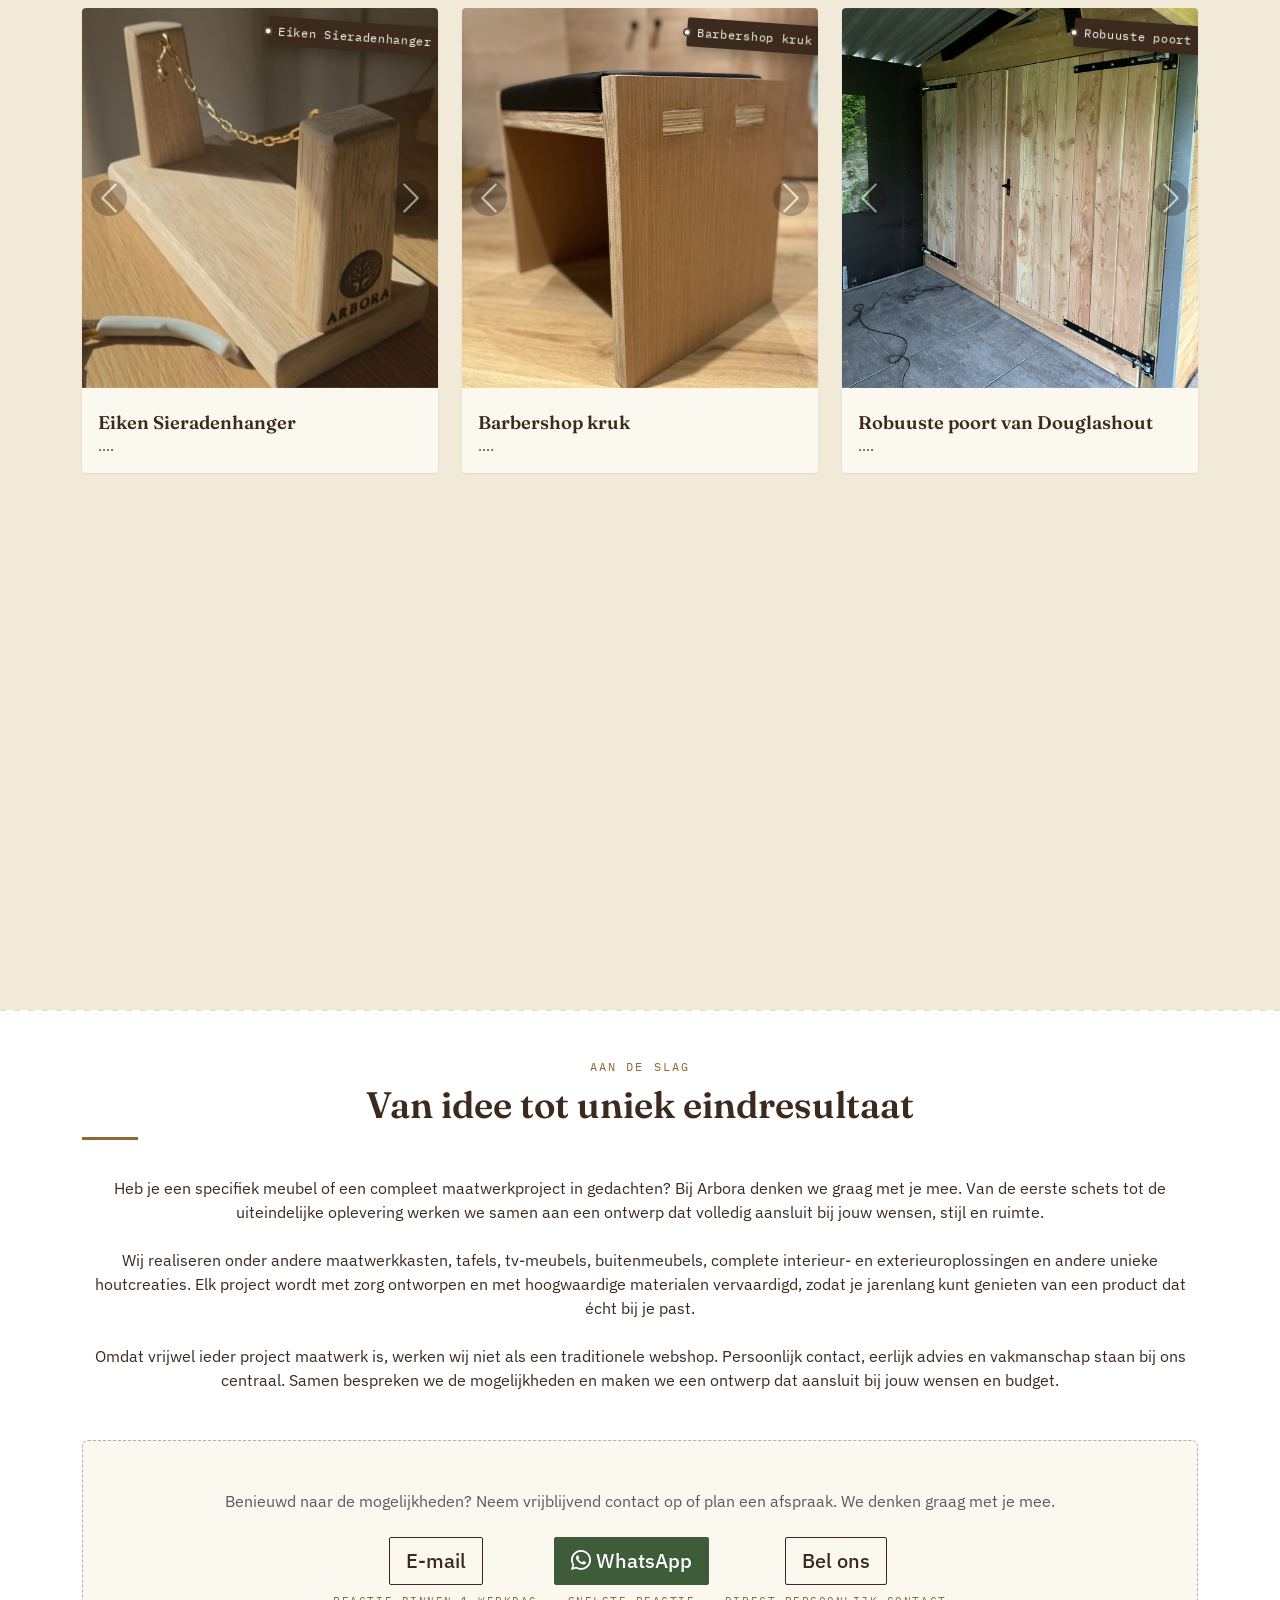
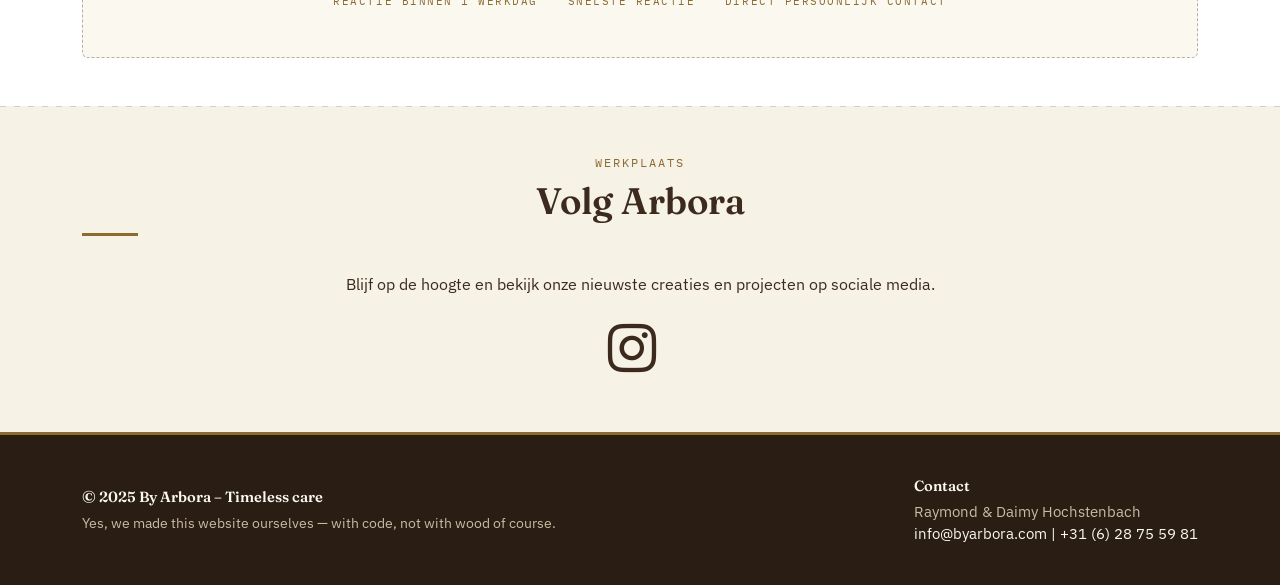
==== commit fa5d0528: "7.2" ====
--- a/index.html
+++ b/index.html
@@ -148,76 +148,76 @@
                         <div id="project1Carousel" class="carousel slide" data-bs-touch="true" data-bs-ride="false">
                             <div class="carousel-inner">
                                 <div class="carousel-item active">
-                                    <img src="Images/Project 1/Wellings.jpg" loading="lazy"
-                                        alt="">
-                                </div>
-                                <div class="carousel-item">
-                                    <img src="Images/Project 1/BarberShop.jpg" loading="lazy"
-                                        alt="">
-                                </div>
-                                <div class="carousel-item">
-                                    <img src="Images/Project 1/Wellings01.jpg" loading="lazy"
-                                        alt="">
-                                </div>
-                                <div class="carousel-item">
-                                    <img src="Images/Project 1/Wellings1.jpg" loading="lazy"
-                                        alt="">
-                                </div>
-                                <div class="carousel-item">
-                                    <img src="Images/Project 1/Wellings2.jpg" loading="lazy"
-                                        alt="">
-                                </div>
-                                <div class="carousel-item">
-                                    <img src="Images/Project 1/Wellings10.jpg" loading="lazy"
-                                        alt="">
-                                </div>
-                                <div class="carousel-item">
-                                    <img src="Images/Project 1/Wellings9.jpg" loading="lazy"
-                                        alt="">
-                                </div>
-                                <div class="carousel-item">
-                                    <img src="Images/Project 1/Wellings11.jpg" loading="lazy"
-                                        alt="">
-                                </div>
-                                <div class="carousel-item">
-                                    <img src="Images/Project 1/Wellings3.jpg" loading="lazy"
-                                        alt="">
-                                </div>
-                                <div class="carousel-item">
-                                    <img src="Images/Project 1/Wellings12.jpg" loading="lazy"
-                                        alt="">
-                                </div>
-                                <div class="carousel-item">
-                                    <img src="Images/Project 1/Wellings13.jpg" loading="lazy"
-                                        alt="">
-                                </div>
-                                <div class="carousel-item">
-                                    <img src="Images/Project 1/Wellings4.jpg" loading="lazy"
-                                        alt="">
-                                </div>
-                                <div class="carousel-item">
-                                    <img src="Images/Project 1/Wellings5.jpg" loading="lazy"
-                                        alt="">
-                                </div>
-                                <div class="carousel-item">
-                                    <img src="Images/Project 1/Wellings7.jpg" loading="lazy"
-                                        alt="">
-                                </div>
-                                <div class="carousel-item">
-                                    <img src="Images/Project 1/Wellings14.jpg" loading="lazy"
-                                        alt="">
-                                </div>
-                                <div class="carousel-item">
-                                    <img src="Images/Project 1/Wellings6.jpg" loading="lazy"
-                                        alt="">
-                                </div>
-                            </div>
-                            <button class="carousel-control-prev" type="button" data-bs-target="#project2Carousel"
-                                data-bs-slide="prev">
-                                <span class="carousel-control-prev-icon" aria-hidden="true"></span>
-                                <span class="visually-hidden">Vorige</span>
-                            </button>
-                            <button class="carousel-control-next" type="button" data-bs-target="#project2Carousel"
+                                    <img src="Images/Project 1/Wellings.webp" loading="lazy"
+                                        alt="">
+                                </div>
+                                <div class="carousel-item">
+                                    <img src="Images/Project 1/BarberShop.webp" loading="lazy"
+                                        alt="">
+                                </div>
+                                <div class="carousel-item">
+                                    <img src="Images/Project 1/Wellings01.webp" loading="lazy"
+                                        alt="">
+                                </div>
+                                <div class="carousel-item">
+                                    <img src="Images/Project 1/Wellings1.webp" loading="lazy"
+                                        alt="">
+                                </div>
+                                <div class="carousel-item">
+                                    <img src="Images/Project 1/Wellings2.webp" loading="lazy"
+                                        alt="">
+                                </div>
+                                <div class="carousel-item">
+                                    <img src="Images/Project 1/Wellings10.webp" loading="lazy"
+                                        alt="">
+                                </div>
+                                <div class="carousel-item">
+                                    <img src="Images/Project 1/Wellings9.webp" loading="lazy"
+                                        alt="">
+                                </div>
+                                <div class="carousel-item">
+                                    <img src="Images/Project 1/Wellings11.webp" loading="lazy"
+                                        alt="">
+                                </div>
+                                <div class="carousel-item">
+                                    <img src="Images/Project 1/Wellings3.webp" loading="lazy"
+                                        alt="">
+                                </div>
+                                <div class="carousel-item">
+                                    <img src="Images/Project 1/Wellings12.webp" loading="lazy"
+                                        alt="">
+                                </div>
+                                <div class="carousel-item">
+                                    <img src="Images/Project 1/Wellings13.webp" loading="lazy"
+                                        alt="">
+                                </div>
+                                <div class="carousel-item">
+                                    <img src="Images/Project 1/Wellings4.webp" loading="lazy"
+                                        alt="">
+                                </div>
+                                <div class="carousel-item">
+                                    <img src="Images/Project 1/Wellings5.webp" loading="lazy"
+                                        alt="">
+                                </div>
+                                <div class="carousel-item">
+                                    <img src="Images/Project 1/Wellings7.webp" loading="lazy"
+                                        alt="">
+                                </div>
+                                <div class="carousel-item">
+                                    <img src="Images/Project 1/Wellings14.webp" loading="lazy"
+                                        alt="">
+                                </div>
+                                <div class="carousel-item">
+                                    <img src="Images/Project 1/Wellings6.webp" loading="lazy"
+                                        alt="">
+                                </div>
+                            </div>
+                            <button class="carousel-control-prev" type="button" data-bs-target="#project1Carousel"
+                                data-bs-slide="prev">
+                                <span class="carousel-control-prev-icon" aria-hidden="true"></span>
+                                <span class="visually-hidden">Vorige</span>
+                            </button>
+                            <button class="carousel-control-next" type="button" data-bs-target="#project1Carousel"
                                 data-bs-slide="next">
                                 <span class="carousel-control-next-icon" aria-hidden="true"></span>
                                 <span class="visually-hidden">Volgende</span>
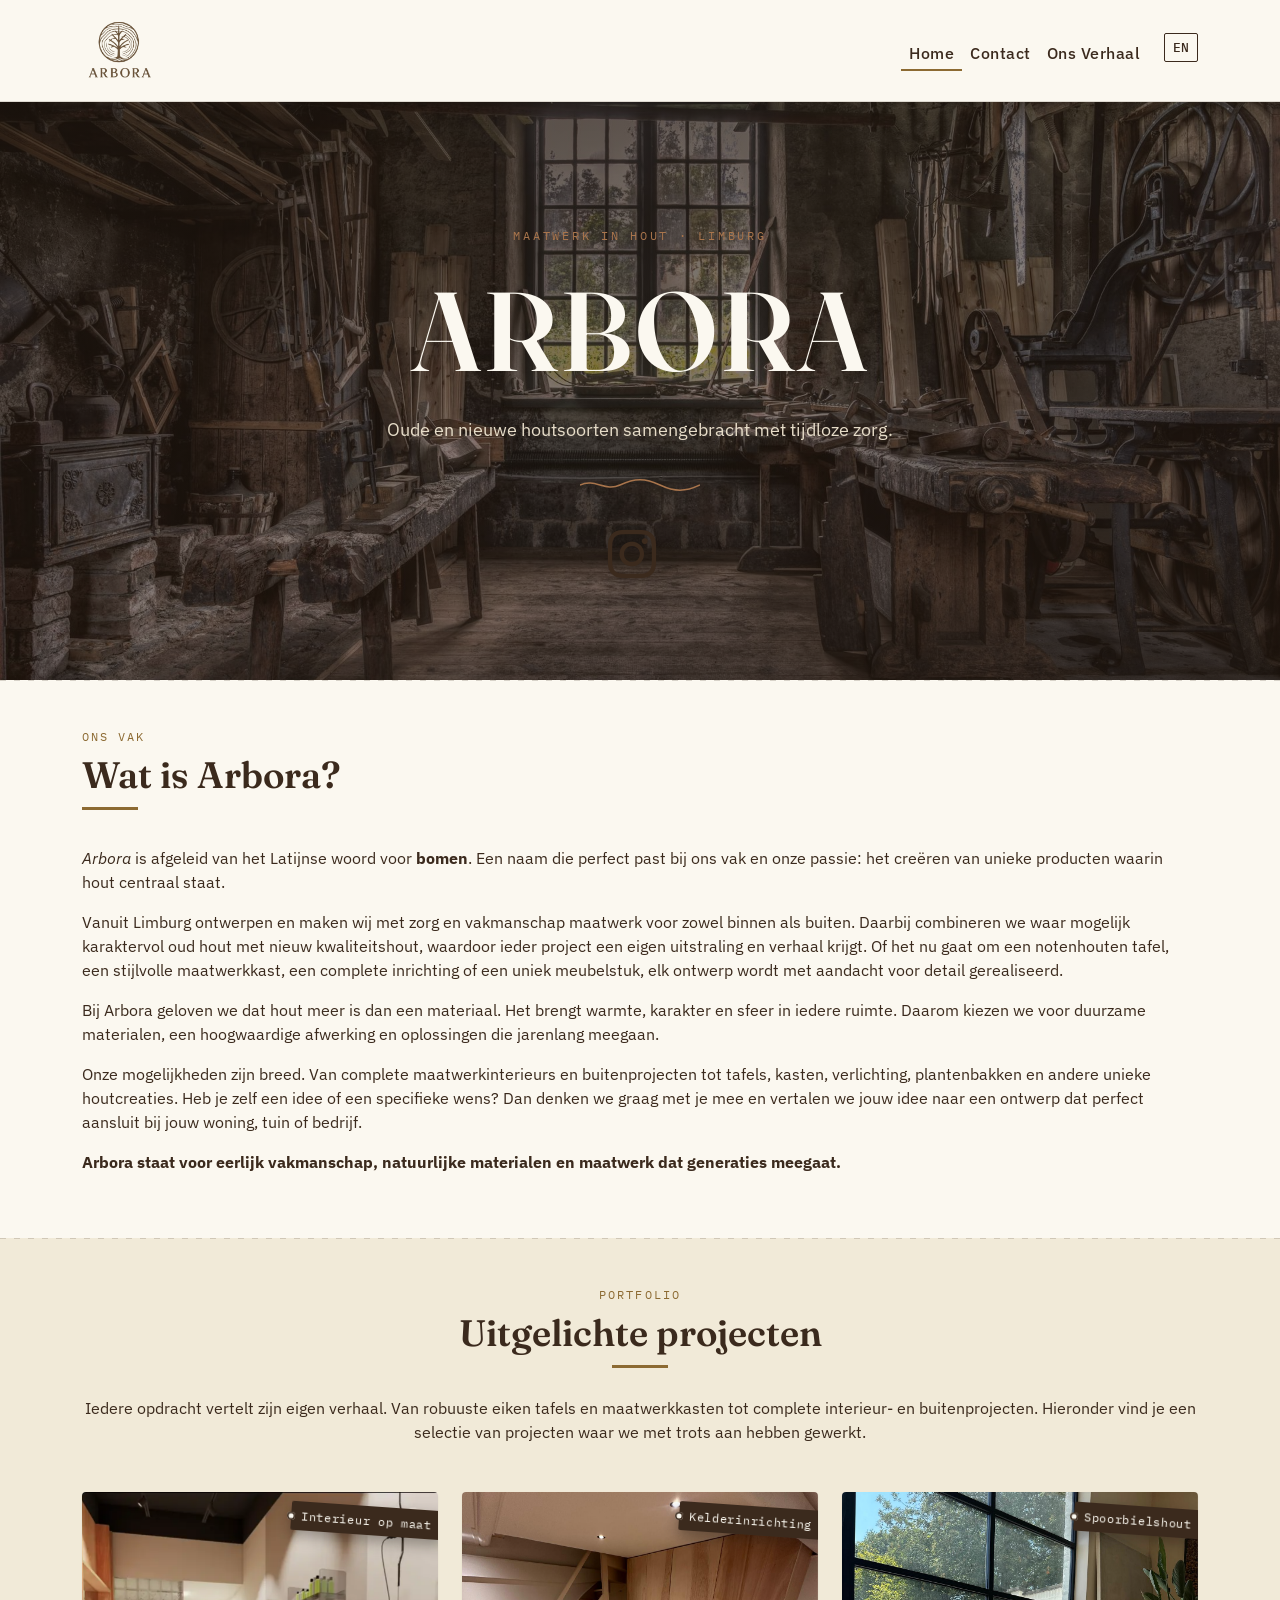
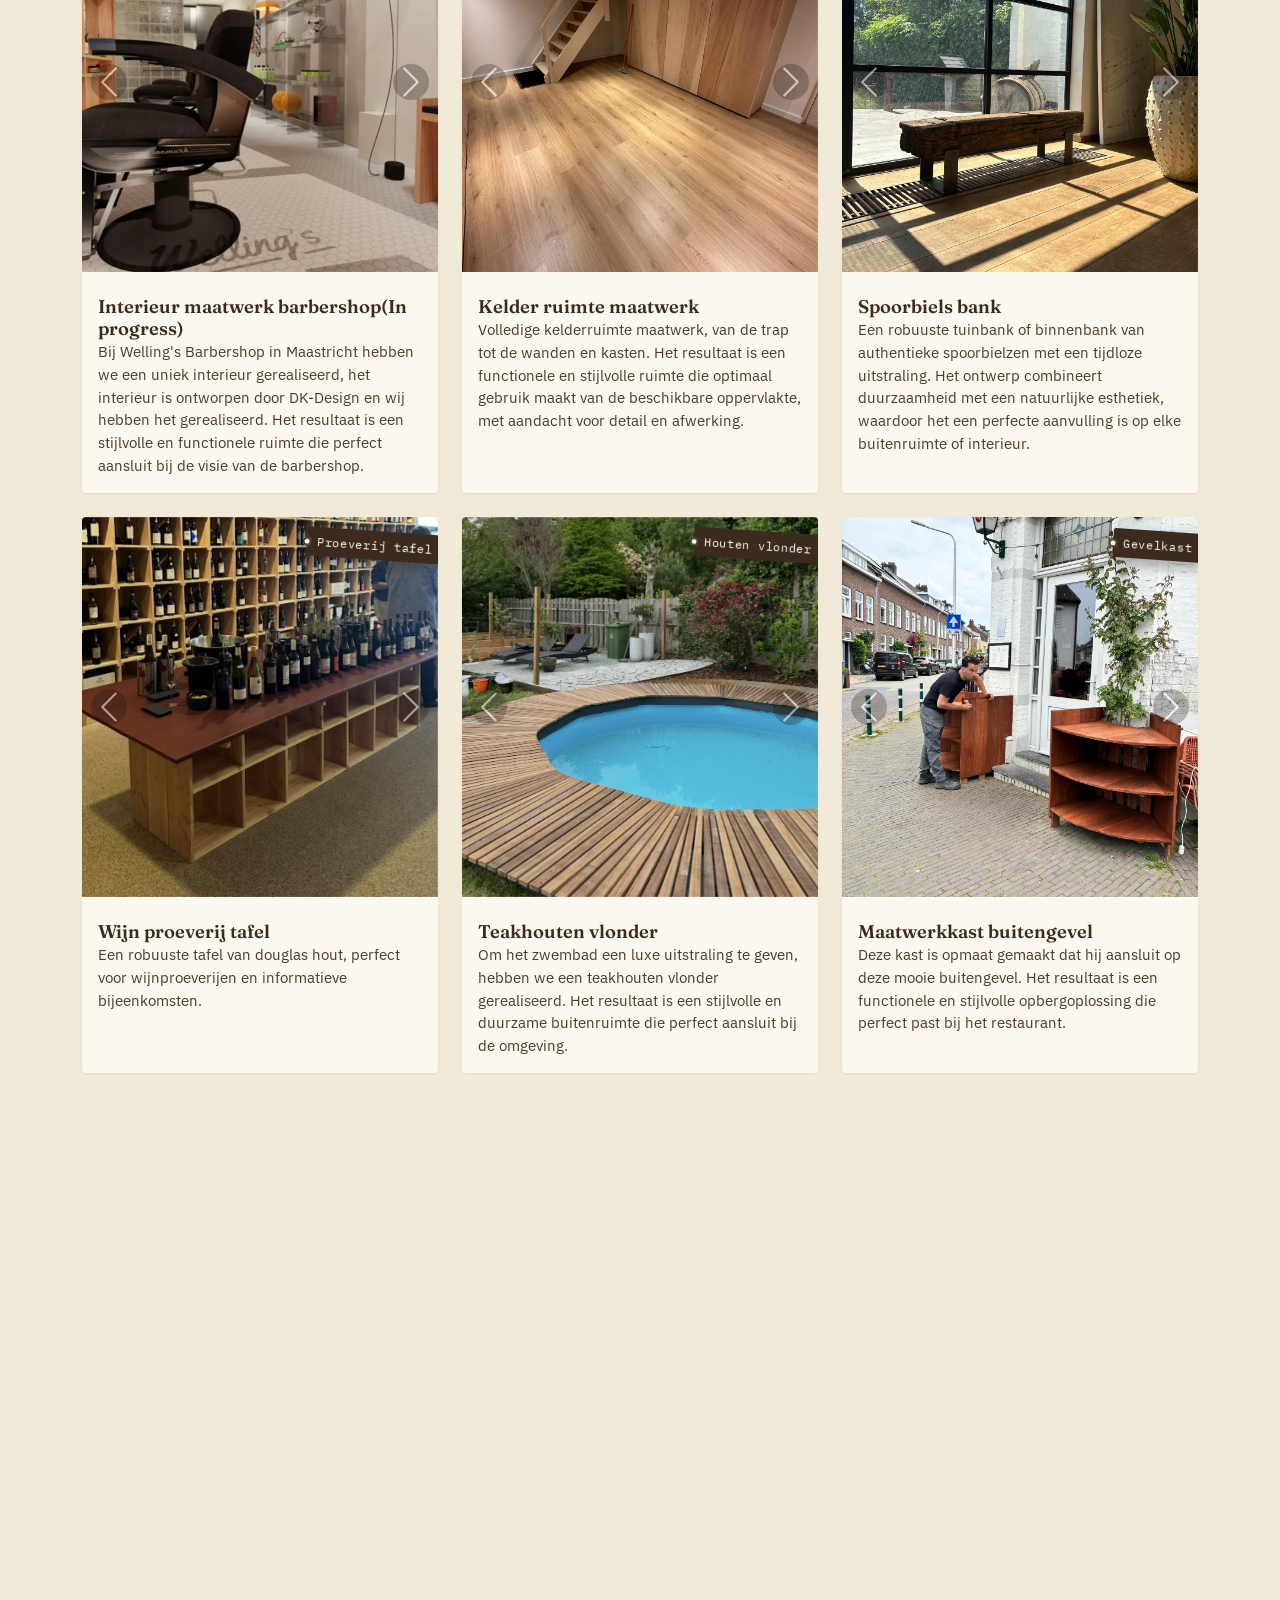
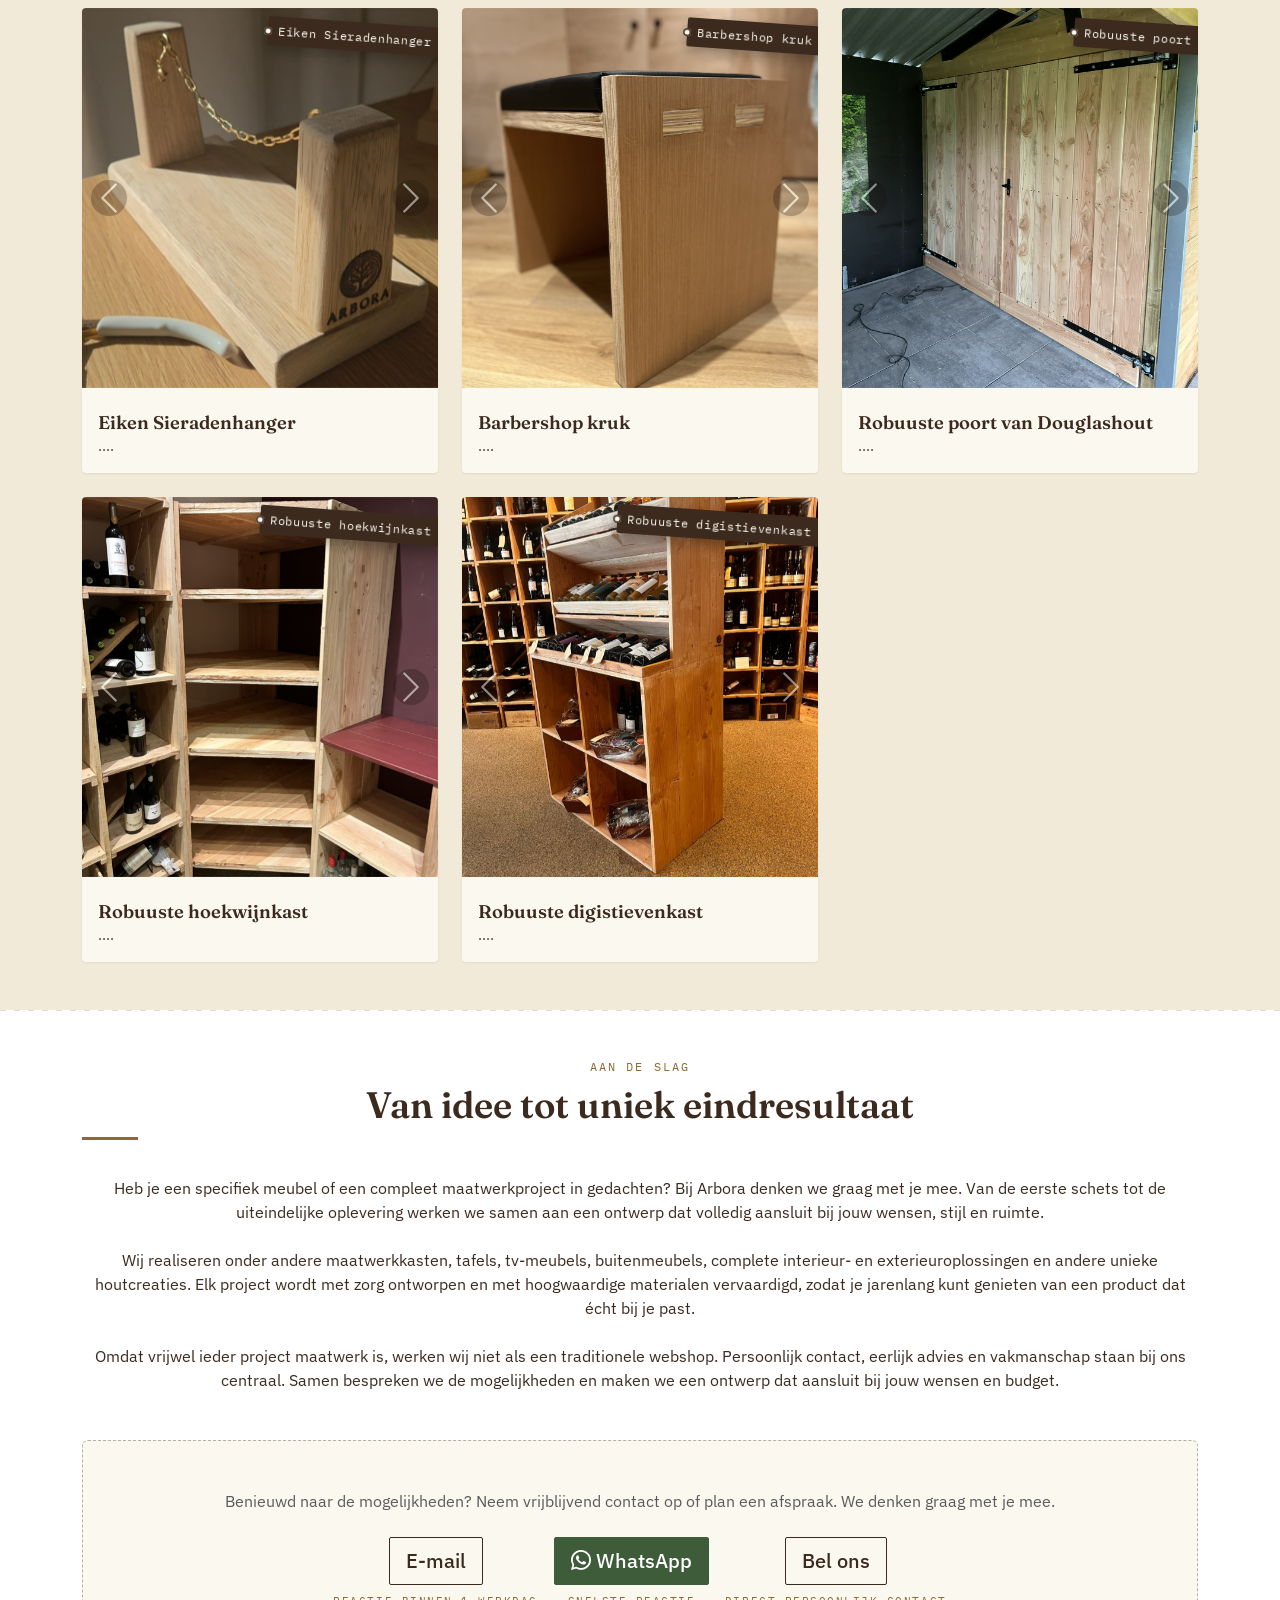
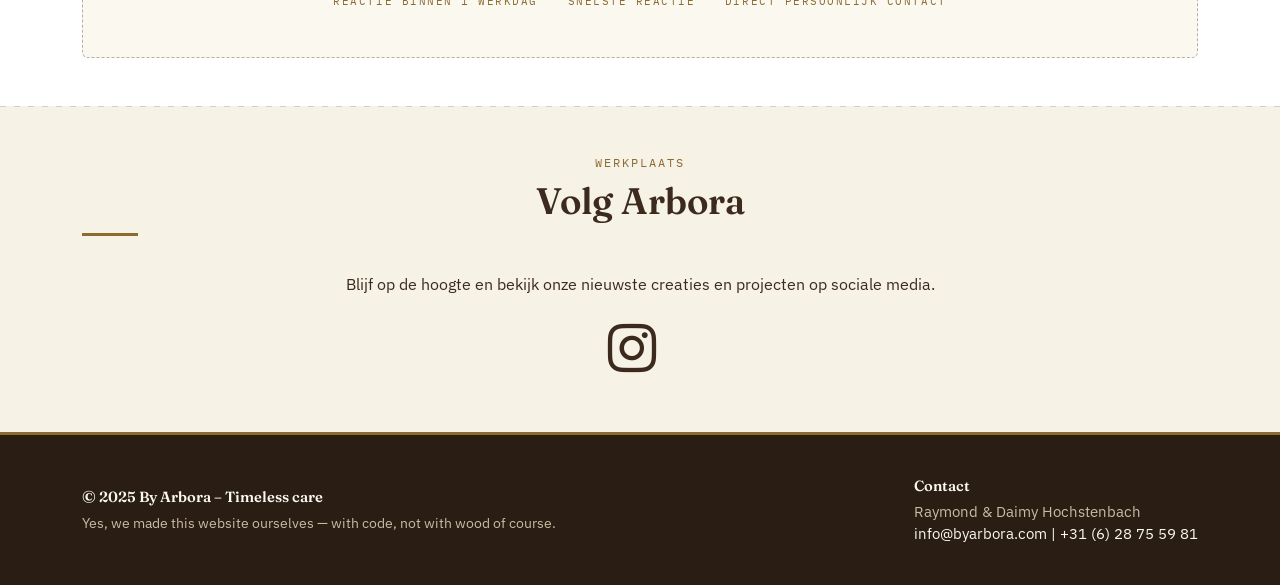
==== commit a262f68e: "7.3" ====
--- a/index.html
+++ b/index.html
@@ -13,7 +13,7 @@
     <meta property="og:title" content="ARBORA – Maatwerk in hout" />
     <meta property="og:description"
         content="Vanuit Limburg ontwerpen en maken wij met zorg en vakmanschap maatwerk in hout, voor binnen en buiten." />
-    <meta property="og:image" content="https://byarbora.com/Images/w07961-small.jpg" />
+    <meta property="og:image" content="https://byarbora.com/Images/w07961-small.webp" />
     <meta property="og:url" content="https://byarbora.com/" />
     <meta property="og:type" content="website" />
     <meta property="og:locale" content="nl_NL" />
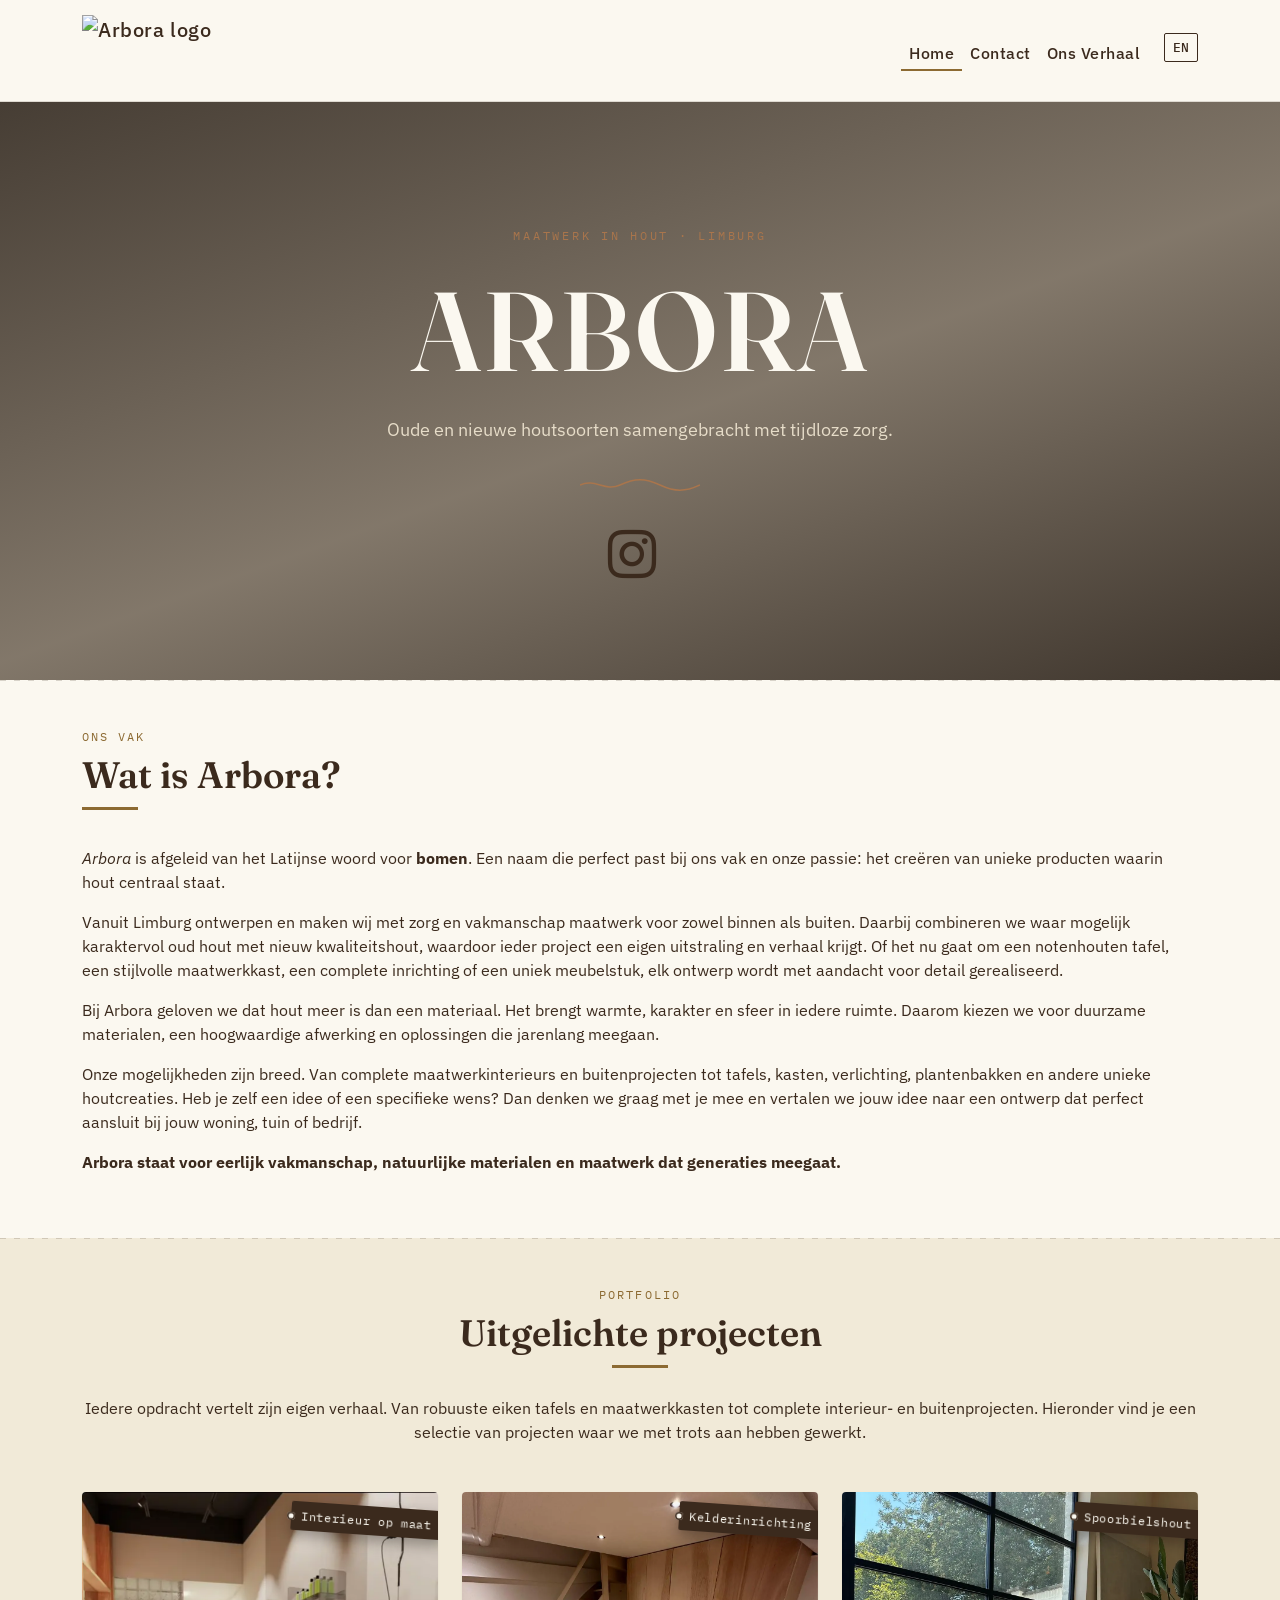
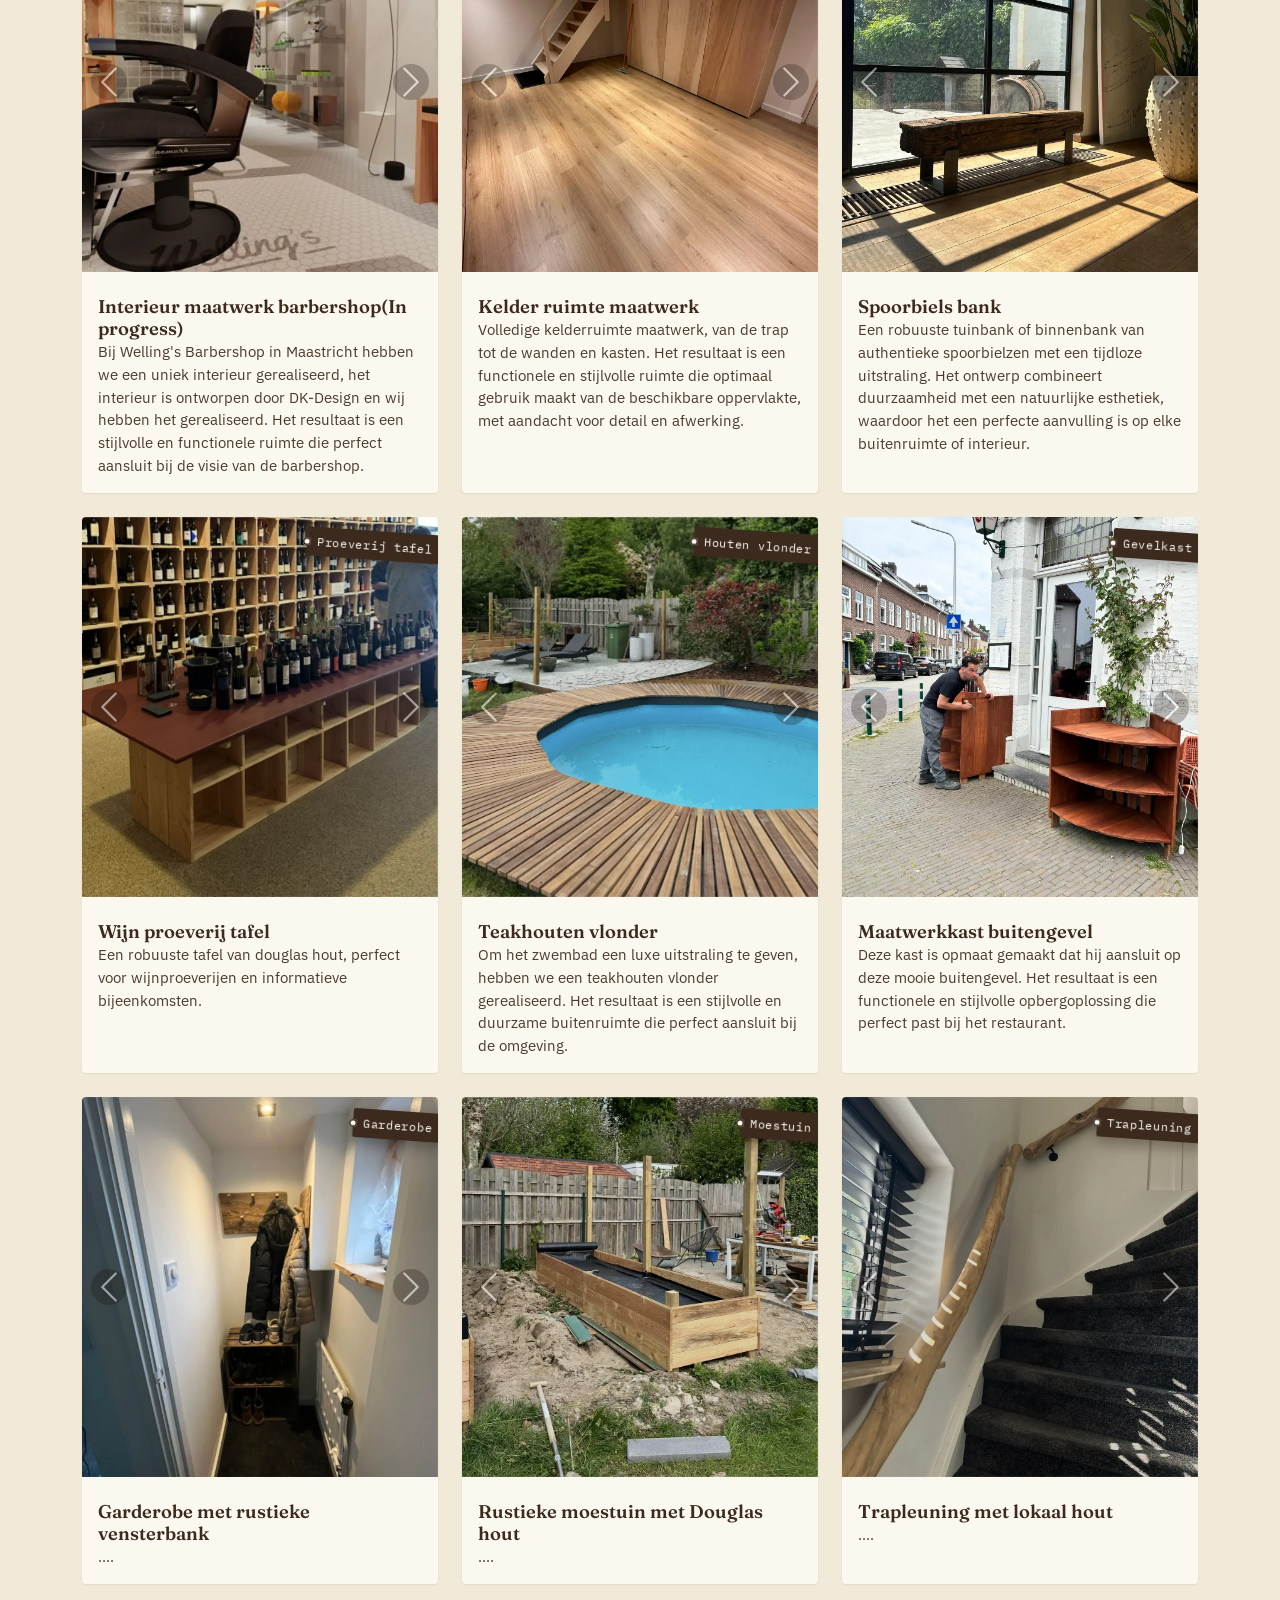
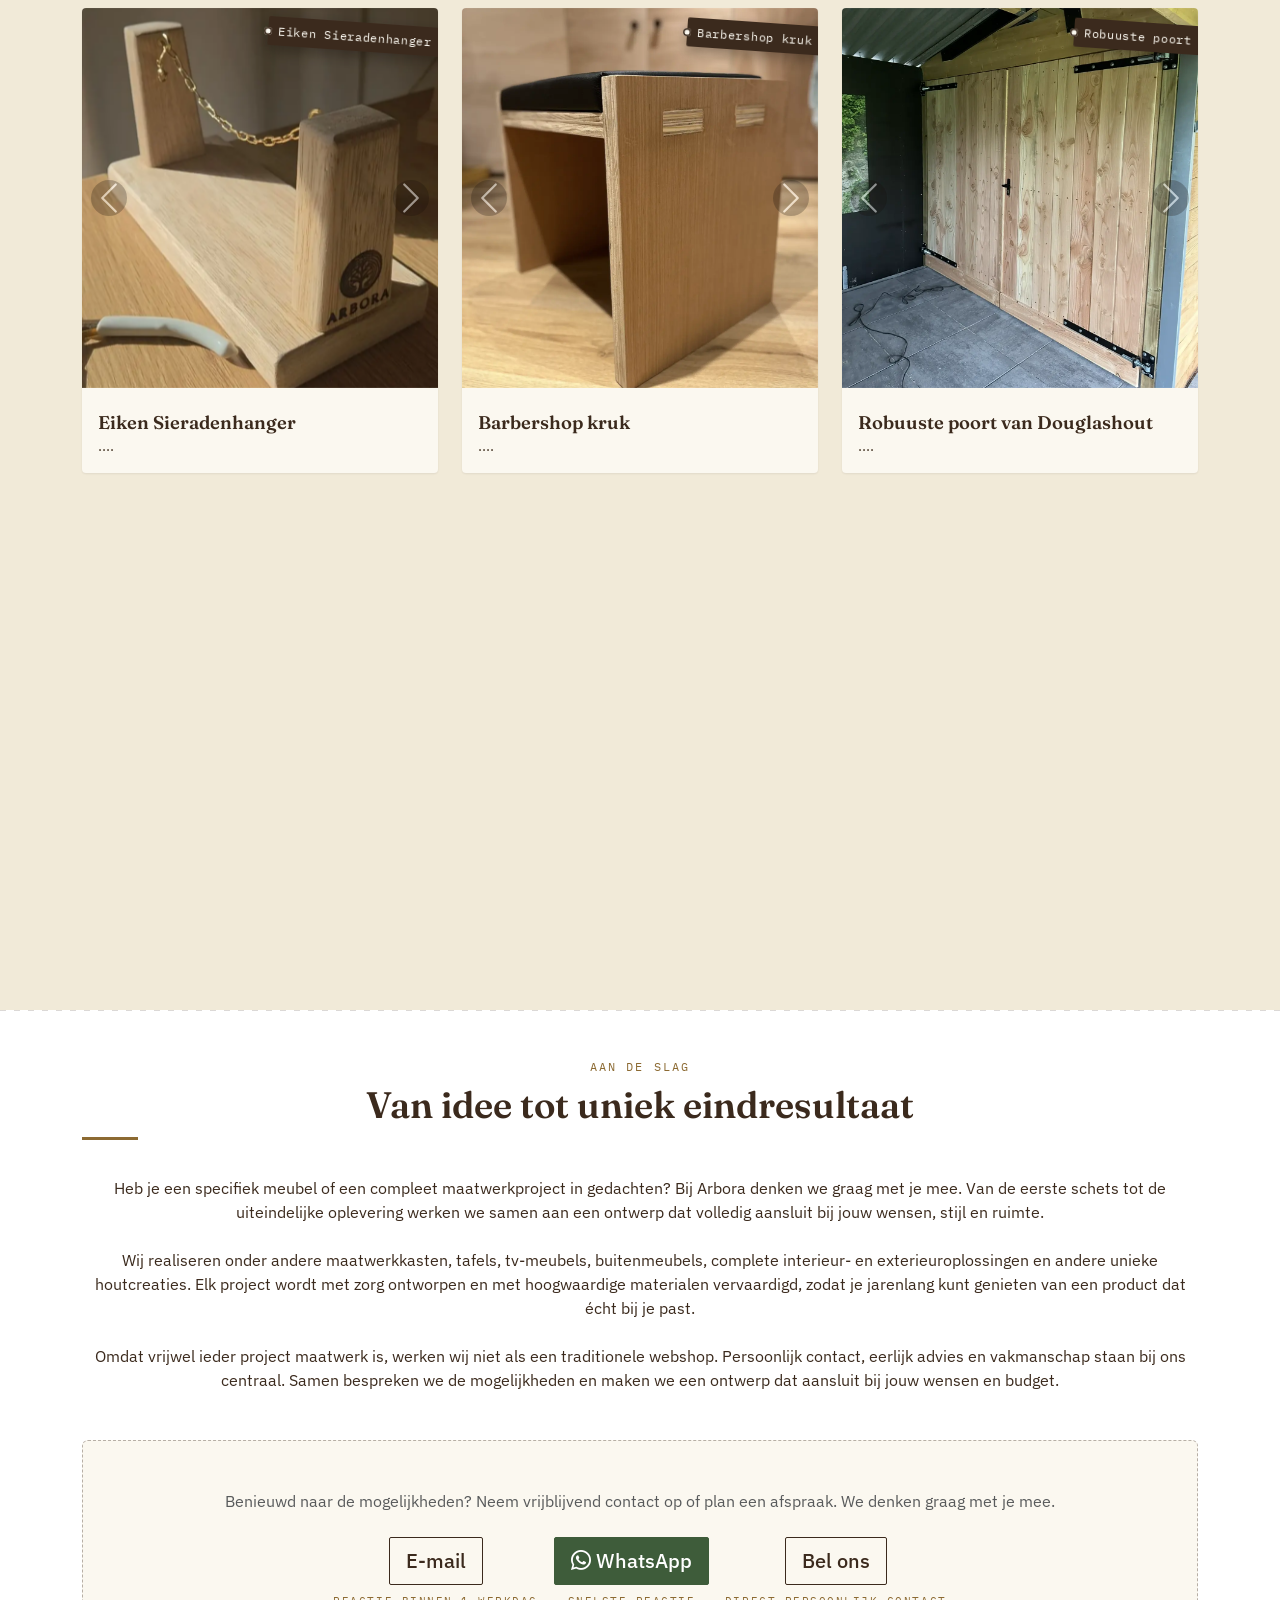
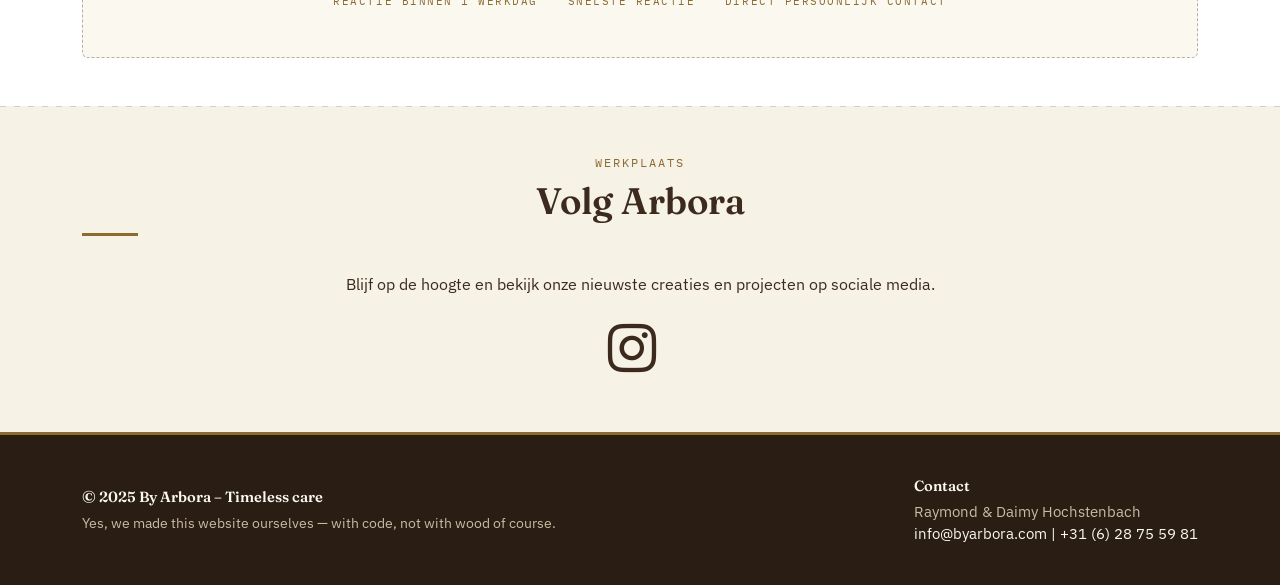
==== commit 00481bd8: "7.4" ====
--- a/index.html
+++ b/index.html
@@ -28,7 +28,7 @@
 
     <!-- Favicon -->
     <link rel="icon" href="Images/favicon.ico" type="image/x-icon">
-    <link rel="apple-touch-icon" sizes="180x180" href="Images/favicon.png">
+    <link rel="apple-touch-icon" sizes="180x180" href="Images/favicon.webp">
 
     <!-- Structured data: local business -->
     <script type="application/ld+json">
@@ -37,7 +37,7 @@
       "@type": "LocalBusiness",
       "name": "Arbora",
       "url": "https://byarbora.com/",
-      "image": "https://byarbora.com/Images/logo-arbora.png",
+      "image": "https://byarbora.com/Images/logo-arbora.webp",
       "telephone": "+31628755981",
       "email": "info@byarbora.com",
       "address": {
@@ -57,7 +57,7 @@
     <nav class="navbar navbar-expand-lg fixed-top">
         <div class="container">
             <a class="navbar-brand d-flex align-items-center gap-2" href="#">
-                <img src="Images/logo-arbora.png" alt="Arbora logo" height="72" />
+                <img src="Images/logo-arbora.webp" alt="Arbora logo" height="72" />
             </a>
             <button class="navbar-toggler" type="button" data-bs-toggle="collapse" data-bs-target="#navbarNav"
                 aria-controls="navbarNav" aria-expanded="false" aria-label="Menu openen/sluiten">
@@ -243,43 +243,43 @@
                         <div id="project2Carousel" class="carousel slide" data-bs-touch="true" data-bs-ride="false">
                             <div class="carousel-inner">
                                 <div class="carousel-item active">
-                                    <img src="Images/Project 2/KastProject.jpg" loading="lazy"
+                                    <img src="Images/Project 2/KastProject.webp" loading="lazy"
                                         alt="Maatwerk kelderruimte, trap en wandkasten">
                                 </div>
                                 <div class="carousel-item">
-                                    <img src="Images/Project 2/KastProject2.jpg" loading="lazy"
+                                    <img src="Images/Project 2/KastProject2.webp" loading="lazy"
                                         alt="Maatwerkkast in kelderruimte, aanzicht 2">
                                 </div>
                                 <div class="carousel-item">
-                                    <img src="Images/Project 2/KastProject3.jpg" loading="lazy"
+                                    <img src="Images/Project 2/KastProject3.webp" loading="lazy"
                                         alt="Maatwerkkast in kelderruimte, aanzicht 3">
                                 </div>
                                 <div class="carousel-item">
-                                    <img src="Images/Project 2/KastProject4.jpg" loading="lazy"
+                                    <img src="Images/Project 2/KastProject4.webp" loading="lazy"
                                         alt="Maatwerkkast in kelderruimte, aanzicht 4">
                                 </div>
                                 <div class="carousel-item">
-                                    <img src="Images/Project 2/KastProject5.jpg" loading="lazy"
+                                    <img src="Images/Project 2/KastProject5.webp" loading="lazy"
                                         alt="Maatwerkkast in kelderruimte, aanzicht 5">
                                 </div>
                                 <div class="carousel-item">
-                                    <img src="Images/Project 2/KastProject6.jpg" loading="lazy"
+                                    <img src="Images/Project 2/KastProject6.webp" loading="lazy"
                                         alt="Maatwerkkast in kelderruimte, aanzicht 6">
                                 </div>
                                 <div class="carousel-item">
-                                    <img src="Images/Project 2/KastProject7.jpg" loading="lazy"
+                                    <img src="Images/Project 2/KastProject7.webp" loading="lazy"
                                         alt="Maatwerkkast in kelderruimte, aanzicht 7">
                                 </div>
                                 <div class="carousel-item">
-                                    <img src="Images/Project 2/KastProject8.jpg" loading="lazy"
+                                    <img src="Images/Project 2/KastProject8.webp" loading="lazy"
                                         alt="Maatwerkkast in kelderruimte, aanzicht 8">
                                 </div>
                                 <div class="carousel-item">
-                                    <img src="Images/Project 2/KastProject9.jpg" loading="lazy"
+                                    <img src="Images/Project 2/KastProject9.webp" loading="lazy"
                                         alt="Maatwerkkast in kelderruimte, aanzicht 9">
                                 </div>
                                 <div class="carousel-item">
-                                    <img src="Images/Project 2/KastProject10.jpg" loading="lazy"
+                                    <img src="Images/Project 2/KastProject10.webp" loading="lazy"
                                         alt="Maatwerkkast in kelderruimte, aanzicht 10">
                                 </div>
                             </div>
@@ -314,27 +314,27 @@
                         <div id="project3Carousel" class="carousel slide" data-bs-touch="true" data-bs-ride="false">
                             <div class="carousel-inner">
                                 <div class="carousel-item active">
-                                    <img src="Images/Project 3/SpoorbielsBank.jpg" loading="lazy"
+                                    <img src="Images/Project 3/SpoorbielsBank.webp" loading="lazy"
                                         alt="Tuinbank gemaakt van authentieke spoorbielzen, vooraanzicht">
                                 </div>
                                 <div class="carousel-item">
-                                    <img src="Images/Project 3/SpoorbielsBank2.jpg" loading="lazy"
+                                    <img src="Images/Project 3/SpoorbielsBank2.webp" loading="lazy"
                                         alt="Spoorbielzen bank, detail van de houtstructuur">
                                 </div>
                                 <div class="carousel-item">
-                                    <img src="Images/Project 3/IMG_3081.PNG" loading="lazy"
-                                        alt="">
-                                </div>
-                                <div class="carousel-item">
-                                    <img src="Images/Project 3/IMG_3078.PNG" loading="lazy"
-                                        alt="">
-                                </div>
-                                <div class="carousel-item">
-                                    <img src="Images/Project 3/IMG_3079.PNG" loading="lazy"
-                                        alt="">
-                                </div>
-                                <div class="carousel-item">
-                                    <img src="Images/Project 3/SpoorbielsBank3.jpg" loading="lazy"
+                                    <img src="Images/Project 3/IMG_3081.webp" loading="lazy"
+                                        alt="">
+                                </div>
+                                <div class="carousel-item">
+                                    <img src="Images/Project 3/IMG_3078.webp" loading="lazy"
+                                        alt="">
+                                </div>
+                                <div class="carousel-item">
+                                    <img src="Images/Project 3/IMG_3079.webp" loading="lazy"
+                                        alt="">
+                                </div>
+                                <div class="carousel-item">
+                                    <img src="Images/Project 3/SpoorbielsBank3.webp" loading="lazy"
                                         alt="Spoorbielzen bank geplaatst in de tuin">
                                 </div>
                             </div>
@@ -369,23 +369,23 @@
                         <div id="project4Carousel" class="carousel slide" data-bs-touch="true" data-bs-ride="false">
                             <div class="carousel-inner">
                                 <div class="carousel-item active">
-                                    <img src="Images/Project 4/IMG_3062.PNG" loading="lazy"
+                                    <img src="Images/Project 4/IMG_3062.webp" loading="lazy"
                                         alt="Robuuste douglashouten tafel voor wijnproeverijen">
                                 </div>
                                 <div class="carousel-item">
-                                    <img src="Images/Project 4/IMG_3058.PNG" loading="lazy"
+                                    <img src="Images/Project 4/IMG_3058.webp" loading="lazy"
                                         alt="Detail van de douglashouten tafel">
                                 </div>
                                 <div class="carousel-item">
-                                    <img src="Images/Project 4/IMG_3059.PNG" loading="lazy"
-                                        alt="">
-                                </div>
-                                <div class="carousel-item">
-                                    <img src="Images/Project 4/IMG_3060.PNG" loading="lazy"
-                                        alt="">
-                                </div>
-                                <div class="carousel-item">
-                                    <img src="Images/Project 4/WijnTafel.jpg" loading="lazy"
+                                    <img src="Images/Project 4/IMG_3059.webp" loading="lazy"
+                                        alt="">
+                                </div>
+                                <div class="carousel-item">
+                                    <img src="Images/Project 4/IMG_3060.webp" loading="lazy"
+                                        alt="">
+                                </div>
+                                <div class="carousel-item">
+                                    <img src="Images/Project 4/WijnTafel.webp" loading="lazy"
                                         alt="">
                                 </div>
 
@@ -421,47 +421,47 @@
                         <div id="project5Carousel" class="carousel slide" data-bs-touch="true" data-bs-ride="false">
                             <div class="carousel-inner">
                                 <div class="carousel-item active">
-                                    <img src="Images/Project 5/IMG_3121.PNG" loading="lazy"
+                                    <img src="Images/Project 5/IMG_3121.webp" loading="lazy"
                                         alt="Teakhouten vlonder">
                                 </div>
                                 <div class="carousel-item">
-                                    <img src="Images/Project 5/IMG_3109.PNG" loading="lazy"
+                                    <img src="Images/Project 5/IMG_3109.webp" loading="lazy"
                                         alt="Teakhouten vlonder">
                                 </div>
                                 <div class="carousel-item">
-                                    <img src="Images/Project 5/IMG_3110.PNG" loading="lazy"
+                                    <img src="Images/Project 5/IMG_3110.webp" loading="lazy"
                                         alt="Teakhouten vlonder">
                                 </div>
                                 <div class="carousel-item">
-                                    <img src="Images/Project 5/IMG_3112.PNG" loading="lazy"
+                                    <img src="Images/Project 5/IMG_3112.webp" loading="lazy"
                                         alt="Teakhouten vlonder">
                                 </div>
                                 <div class="carousel-item">
-                                    <img src="Images/Project 5/TeakVlonder.jpg" loading="lazy"
+                                    <img src="Images/Project 5/TeakVlonder.webp" loading="lazy"
                                         alt="Teakhouten vlonder">
                                 </div>
                                 <div class="carousel-item">
-                                    <img src="Images/Project 5/IMG_3113.PNG" loading="lazy"
+                                    <img src="Images/Project 5/IMG_3113.webp" loading="lazy"
                                         alt="Teakhouten vlonder">
                                 </div>
                                 <div class="carousel-item">
-                                    <img src="Images/Project 5/IMG_3114.PNG" loading="lazy"
+                                    <img src="Images/Project 5/IMG_3114.webp" loading="lazy"
                                         alt="Teakhouten vlonder">
                                 </div>
                                 <div class="carousel-item">
-                                    <img src="Images/Project 5/IMG_3116.PNG" loading="lazy"
+                                    <img src="Images/Project 5/IMG_3116.webp" loading="lazy"
                                         alt="Teakhouten vlonder">
                                 </div>
                                 <div class="carousel-item">
-                                    <img src="Images/Project 5/IMG_3115.PNG" loading="lazy"
+                                    <img src="Images/Project 5/IMG_3115.webp" loading="lazy"
                                         alt="Teakhouten vlonder">
                                 </div>
                                 <div class="carousel-item">
-                                    <img src="Images/Project 5/IMG_3119.PNG" loading="lazy"
+                                    <img src="Images/Project 5/IMG_3119.webp" loading="lazy"
                                         alt="Teakhouten vlonder">
                                 </div>
                                 <div class="carousel-item">
-                                    <img src="Images/Project 5/IMG_3120.PNG" loading="lazy"
+                                    <img src="Images/Project 5/IMG_3120.webp" loading="lazy"
                                         alt="Teakhouten vlonder">
                                 </div>
                             </div>
@@ -497,23 +497,23 @@
                         <div id="project6Carousel" class="carousel slide" data-bs-touch="true" data-bs-ride="false">
                             <div class="carousel-inner">
                                 <div class="carousel-item active">
-                                    <img src="Images/Project 6/BuitenKast.jpg" loading="lazy"
+                                    <img src="Images/Project 6/BuitenKast.webp" loading="lazy"
                                         alt="Maatwerkkast buitengevel Villeneuve">
                                 </div>
                                 <div class="carousel-item">
-                                    <img src="Images/Project 6/Villeneuve1.jpg" loading="lazy"
+                                    <img src="Images/Project 6/Villeneuve1.webp" loading="lazy"
                                         alt="Detail van de maatwerkkast buitengevel Villeneuve">
                                 </div>
                                 <div class="carousel-item">
-                                    <img src="Images/Project 6/Villeneuve2.jpg" loading="lazy"
+                                    <img src="Images/Project 6/Villeneuve2.webp" loading="lazy"
                                         alt="Detail van de maatwerkkast buitengevel Villeneuve">
                                 </div>
                                 <div class="carousel-item">
-                                    <img src="Images/Project 6/Villeneuve4.jpg" loading="lazy"
+                                    <img src="Images/Project 6/Villeneuve4.webp" loading="lazy"
                                         alt="Detail van de maatwerkkast buitengevel Villeneuve">
                                 </div>
                                 <div class="carousel-item">
-                                    <img src="Images/Project 6/Villeneuve3.jpg" loading="lazy"
+                                    <img src="Images/Project 6/Villeneuve3.webp" loading="lazy"
                                         alt="Detail van de maatwerkkast buitengevel Villeneuve">
                                 </div>
                             </div>
@@ -547,31 +547,31 @@
                         <div id="project7Carousel" class="carousel slide" data-bs-touch="true" data-bs-ride="false">
                             <div class="carousel-inner">
                                 <div class="carousel-item active">
-                                    <img src="Images/Project 7/IMG_3131.PNG" loading="lazy"
+                                    <img src="Images/Project 7/IMG_3131.webp" loading="lazy"
                                         alt="Garderobe">
                                 </div>
                                 <div class="carousel-item">
-                                    <img src="Images/Project 7/IMG_3133.PNG" loading="lazy"
+                                    <img src="Images/Project 7/IMG_3133.webp" loading="lazy"
                                         alt="Garderobe">
                                 </div>
                                 <div class="carousel-item">
-                                    <img src="Images/Project 7/IMG_3127.PNG" loading="lazy"
+                                    <img src="Images/Project 7/IMG_3127.webp" loading="lazy"
                                         alt="Garderobe">
                                 </div>
                                 <div class="carousel-item">
-                                    <img src="Images/Project 7/IMG_3128.PNG" loading="lazy"
+                                    <img src="Images/Project 7/IMG_3128.webp" loading="lazy"
                                         alt="Garderobe">
                                 </div>
                                 <div class="carousel-item">
-                                    <img src="Images/Project 7/IMG_3129.PNG" loading="lazy"
+                                    <img src="Images/Project 7/IMG_3129.webp" loading="lazy"
                                         alt="Garderobe">
                                 </div>
                                 <div class="carousel-item">
-                                    <img src="Images/Project 7/IMG_3134.PNG" loading="lazy"
+                                    <img src="Images/Project 7/IMG_3134.webp" loading="lazy"
                                         alt="Garderobe">
                                 </div>
                                 <div class="carousel-item">
-                                    <img src="Images/Project 7/IMG_3130.PNG" loading="lazy"
+                                    <img src="Images/Project 7/IMG_3130.webp" loading="lazy"
                                         alt="Garderobe">
                                 </div>
                             </div>
@@ -604,23 +604,23 @@
                         <div id="project8Carousel" class="carousel slide" data-bs-touch="true" data-bs-ride="false">
                             <div class="carousel-inner">
                                 <div class="carousel-item active">
-                                    <img src="Images/Project 8/IMG_3124.PNG" loading="lazy"
+                                    <img src="Images/Project 8/IMG_3124.webp" loading="lazy"
                                         alt="Rustieke moestuin met Douglas hout">
                                 </div>
                                 <div class="carousel-item">
-                                    <img src="Images/Project 8/IMG_3126.PNG" loading="lazy"
+                                    <img src="Images/Project 8/IMG_3126.webp" loading="lazy"
                                         alt="Rustieke moestuin met Douglas hout">
                                 </div>
                                 <div class="carousel-item">
-                                    <img src="Images/Project 8/IMG_3125.PNG" loading="lazy"
+                                    <img src="Images/Project 8/IMG_3125.webp" loading="lazy"
                                         alt="Rustieke moestuin met Douglas hout">
                                 </div>
                                 <div class="carousel-item">
-                                    <img src="Images/Project 8/IMG_3118.PNG" loading="lazy"
+                                    <img src="Images/Project 8/IMG_3118.webp" loading="lazy"
                                         alt="Rustieke moestuin met Douglas hout">
                                 </div>
                                 <div class="carousel-item">
-                                    <img src="Images/Project 8/IMG_3117.PNG" loading="lazy"
+                                    <img src="Images/Project 8/IMG_3117.webp" loading="lazy"
                                         alt="Rustieke moestuin met Douglas hout">
                                 </div>
                             </div>
@@ -653,15 +653,15 @@
                         <div id="project9Carousel" class="carousel slide" data-bs-touch="true" data-bs-ride="false">
                             <div class="carousel-inner">
                                 <div class="carousel-item active">
-                                    <img src="Images/Project 9/IMG_3108.PNG" loading="lazy"
+                                    <img src="Images/Project 9/IMG_3108.webp" loading="lazy"
                                         alt="Trapleuning met lokaal hout">
                                 </div>
                                 <div class="carousel-item">
-                                    <img src="Images/Project 9/IMG_3106.PNG" loading="lazy"
+                                    <img src="Images/Project 9/IMG_3106.webp" loading="lazy"
                                         alt="Detail van de trapleuning met lokaal hout">
                                 </div>
                                 <div class="carousel-item">
-                                    <img src="Images/Project 9/IMG_3107.PNG" loading="lazy"
+                                    <img src="Images/Project 9/IMG_3107.webp" loading="lazy"
                                         alt="Detail van de trapleuning met lokaal hout">
                                 </div>
                             </div>
@@ -694,11 +694,11 @@
                         <div id="project10Carousel" class="carousel slide" data-bs-touch="true" data-bs-ride="false">
                             <div class="carousel-inner">
                                 <div class="carousel-item active">
-                                    <img src="Images/Project 10/SieradenHanger1.jpg" loading="lazy"
+                                    <img src="Images/Project 10/SieradenHanger1.webp" loading="lazy"
                                         alt="Sieraden hanger voor nieuw sieraden bedrijfje">
                                 </div>
                                 <div class="carousel-item">
-                                    <img src="Images/Project 10/SieradenHanger2.jpg" loading="lazy"
+                                    <img src="Images/Project 10/SieradenHanger2.webp" loading="lazy"
                                         alt="Detail van de sieraden hanger">
                                 </div>
                             </div>
@@ -731,79 +731,79 @@
                         <div id="project11Carousel" class="carousel slide" data-bs-touch="true" data-bs-ride="false">
                             <div class="carousel-inner">
                                 <div class="carousel-item active">
-                                    <img src="Images/Project 11/IMG_3103.PNG" loading="lazy"
+                                    <img src="Images/Project 11/IMG_3103.webp" loading="lazy"
                                         alt="Barbershop kruk">
                                 </div>
                                  <div class="carousel-item">
-                                    <img src="Images/Project 11/IMG_3087.PNG" loading="lazy"
-                                        alt="Detail van de barbershop kruk">
-                                </div>
-                                <div class="carousel-item">
-                                    <img src="Images/Project 11/IMG_3090.PNG" loading="lazy"
-                                        alt="Detail van de barbershop kruk">
-                                </div>
-                                <div class="carousel-item">
-                                    <img src="Images/Project 11/IMG_3083.PNG" loading="lazy"
-                                        alt="Detail van de barbershop kruk">
-                                </div>
-                                <div class="carousel-item">
-                                    <img src="Images/Project 11/IMG_3089.PNG" loading="lazy"
-                                        alt="Detail van de barbershop kruk">
-                                </div>
-                                <div class="carousel-item">
-                                    <img src="Images/Project 11/IMG_3084.PNG" loading="lazy"
-                                        alt="Detail van de barbershop kruk">
-                                </div>
-                                <div class="carousel-item">
-                                    <img src="Images/Project 11/IMG_3091.PNG" loading="lazy"
-                                        alt="Detail van de barbershop kruk">
-                                </div>
-                                <div class="carousel-item">
-                                    <img src="Images/Project 11/IMG_3092.PNG" loading="lazy"
-                                        alt="Detail van de barbershop kruk">
-                                </div>
-                                <div class="carousel-item">
-                                    <img src="Images/Project 11/IMG_3096.PNG" loading="lazy"
-                                        alt="Detail van de barbershop kruk">
-                                </div>
-                                <div class="carousel-item">
-                                    <img src="Images/Project 11/IMG_3094.PNG" loading="lazy"
+                                    <img src="Images/Project 11/IMG_3087.webp" loading="lazy"
+                                        alt="Detail van de barbershop kruk">
+                                </div>
+                                <div class="carousel-item">
+                                    <img src="Images/Project 11/IMG_3090.webp" loading="lazy"
+                                        alt="Detail van de barbershop kruk">
+                                </div>
+                                <div class="carousel-item">
+                                    <img src="Images/Project 11/IMG_3083.webp" loading="lazy"
+                                        alt="Detail van de barbershop kruk">
+                                </div>
+                                <div class="carousel-item">
+                                    <img src="Images/Project 11/IMG_3089.webp" loading="lazy"
+                                        alt="Detail van de barbershop kruk">
+                                </div>
+                                <div class="carousel-item">
+                                    <img src="Images/Project 11/IMG_3084.webp" loading="lazy"
+                                        alt="Detail van de barbershop kruk">
+                                </div>
+                                <div class="carousel-item">
+                                    <img src="Images/Project 11/IMG_3091.webp" loading="lazy"
+                                        alt="Detail van de barbershop kruk">
+                                </div>
+                                <div class="carousel-item">
+                                    <img src="Images/Project 11/IMG_3092.webp" loading="lazy"
+                                        alt="Detail van de barbershop kruk">
+                                </div>
+                                <div class="carousel-item">
+                                    <img src="Images/Project 11/IMG_3096.webp" loading="lazy"
+                                        alt="Detail van de barbershop kruk">
+                                </div>
+                                <div class="carousel-item">
+                                    <img src="Images/Project 11/IMG_3094.webp" loading="lazy"
                                         alt="Detail van de barbershop kruk">
                                 </div>            
                                 <div class="carousel-item">
-                                    <img src="Images/Project 11/IMG_3093.PNG" loading="lazy"
-                                        alt="Detail van de barbershop kruk">
-                                </div>
-                                <div class="carousel-item">
-                                    <img src="Images/Project 11/IMG_3098.PNG" loading="lazy"
-                                        alt="Detail van de barbershop kruk">
-                                </div>
-                                <div class="carousel-item">
-                                    <img src="Images/Project 11/IMG_3099.PNG" loading="lazy"
-                                        alt="Detail van de barbershop kruk">
-                                </div>
-                                <div class="carousel-item">
-                                    <img src="Images/Project 11/IMG_3100.PNG" loading="lazy"
-                                        alt="Detail van de barbershop kruk">
-                                </div>
-                                <div class="carousel-item">
-                                    <img src="Images/Project 11/IMG_3102.PNG" loading="lazy"
-                                        alt="Detail van de barbershop kruk">
-                                </div>
-                                <div class="carousel-item">
-                                    <img src="Images/Project 11/IMG_3085.PNG" loading="lazy"
-                                        alt="Detail van de barbershop kruk">
-                                </div>
-                                <div class="carousel-item">
-                                    <img src="Images/Project 11/IMG_3086.PNG" loading="lazy"
-                                        alt="Detail van de barbershop kruk">
-                                </div>
-                                <div class="carousel-item">
-                                    <img src="Images/Project 11/IMG_3104.PNG" loading="lazy"
-                                        alt="Detail van de barbershop kruk">
-                                </div>
-                                <div class="carousel-item">
-                                    <img src="Images/Project 11/IMG_3057.PNG" loading="lazy"
+                                    <img src="Images/Project 11/IMG_3093.webp" loading="lazy"
+                                        alt="Detail van de barbershop kruk">
+                                </div>
+                                <div class="carousel-item">
+                                    <img src="Images/Project 11/IMG_3098.webp" loading="lazy"
+                                        alt="Detail van de barbershop kruk">
+                                </div>
+                                <div class="carousel-item">
+                                    <img src="Images/Project 11/IMG_3099.webp" loading="lazy"
+                                        alt="Detail van de barbershop kruk">
+                                </div>
+                                <div class="carousel-item">
+                                    <img src="Images/Project 11/IMG_3100.webp" loading="lazy"
+                                        alt="Detail van de barbershop kruk">
+                                </div>
+                                <div class="carousel-item">
+                                    <img src="Images/Project 11/IMG_3102.webp" loading="lazy"
+                                        alt="Detail van de barbershop kruk">
+                                </div>
+                                <div class="carousel-item">
+                                    <img src="Images/Project 11/IMG_3085.webp" loading="lazy"
+                                        alt="Detail van de barbershop kruk">
+                                </div>
+                                <div class="carousel-item">
+                                    <img src="Images/Project 11/IMG_3086.webp" loading="lazy"
+                                        alt="Detail van de barbershop kruk">
+                                </div>
+                                <div class="carousel-item">
+                                    <img src="Images/Project 11/IMG_3104.webp" loading="lazy"
+                                        alt="Detail van de barbershop kruk">
+                                </div>
+                                <div class="carousel-item">
+                                    <img src="Images/Project 11/IMG_3057.webp" loading="lazy"
                                         alt="Detail van de barbershop kruk">
                                 </div>
                             </div>
@@ -836,27 +836,27 @@
                         <div id="project12Carousel" class="carousel slide" data-bs-touch="true" data-bs-ride="false">
                             <div class="carousel-inner">
                                 <div class="carousel-item active">
-                                    <img src="Images/Project 12/IMG_3071.PNG" loading="lazy"
+                                    <img src="Images/Project 12/IMG_3071.webp" loading="lazy"
                                         alt="Robuuste douglashouten poort">
                                 </div>
                                 <div class="carousel-item">
-                                    <img src="Images/Project 12/IMG_3068.PNG" loading="lazy"
+                                    <img src="Images/Project 12/IMG_3068.webp" loading="lazy"
                                         alt="Robuuste douglashouten poort">
                                 </div>
                                 <div class="carousel-item">
-                                    <img src="Images/Project 12/IMG_3069.PNG" loading="lazy"
+                                    <img src="Images/Project 12/IMG_3069.webp" loading="lazy"
                                         alt="Robuuste douglashouten poort">
                                 </div>
                                 <div class="carousel-item">
-                                    <img src="Images/Project 12/IMG_3070.PNG" loading="lazy"
+                                    <img src="Images/Project 12/IMG_3070.webp" loading="lazy"
                                         alt="Robuuste douglashouten poort">
                                 </div>
                                 <div class="carousel-item">
-                                    <img src="Images/Project 12/IMG_3072.PNG" loading="lazy"
+                                    <img src="Images/Project 12/IMG_3072.webp" loading="lazy"
                                         alt="Robuuste douglashouten poort">
                                 </div>
                                 <div class="carousel-item">
-                                    <img src="Images/Project 12/IMG_3073.PNG" loading="lazy"
+                                    <img src="Images/Project 12/IMG_3073.webp" loading="lazy"
                                         alt="Robuuste douglashouten poort">
                                 </div>
                             </div>
@@ -889,19 +889,19 @@
                         <div id="project13Carousel" class="carousel slide" data-bs-touch="true" data-bs-ride="false">
                             <div class="carousel-inner">
                                 <div class="carousel-item active">
-                                    <img src="Images/Project 13/IMG_3063.PNG" loading="lazy"
+                                    <img src="Images/Project 13/IMG_3063.webp" loading="lazy"
                                         alt="Robuuste hoekwijnkast">
                                 </div>
                                 <div class="carousel-item">
-                                    <img src="Images/Project 13/IMG_3064.PNG" loading="lazy"
+                                    <img src="Images/Project 13/IMG_3064.webp" loading="lazy"
                                         alt="Robuuste hoekwijnkast">
                                 </div>
                                 <div class="carousel-item">
-                                    <img src="Images/Project 13/IMG_3065.PNG" loading="lazy"
+                                    <img src="Images/Project 13/IMG_3065.webp" loading="lazy"
                                         alt="Robuuste hoekwijnkast">
                                 </div>
                                 <div class="carousel-item">
-                                    <img src="Images/Project 13/IMG_3066.PNG" loading="lazy"
+                                    <img src="Images/Project 13/IMG_3066.webp" loading="lazy"
                                         alt="Robuuste hoekwijnkast">
                                 </div>
                             </div>
@@ -934,11 +934,11 @@
                         <div id="project14Carousel" class="carousel slide" data-bs-touch="true" data-bs-ride="false">
                             <div class="carousel-inner">
                                 <div class="carousel-item active">
-                                    <img src="Images/Project 14/RobuusteDouglasWijnkast.jpg" loading="lazy"
+                                    <img src="Images/Project 14/RobuusteDouglasWijnkast.webp" loading="lazy"
                                         alt="Robuuste digistievenkast">
                                 </div>
                                 <div class="carousel-item">
-                                    <img src="Images/Project 14/IMG_3076.PNG" loading="lazy"
+                                    <img src="Images/Project 14/IMG_3076.webp" loading="lazy"
                                         alt="Detail van de digistievenkast">
                                 </div>
                             </div>
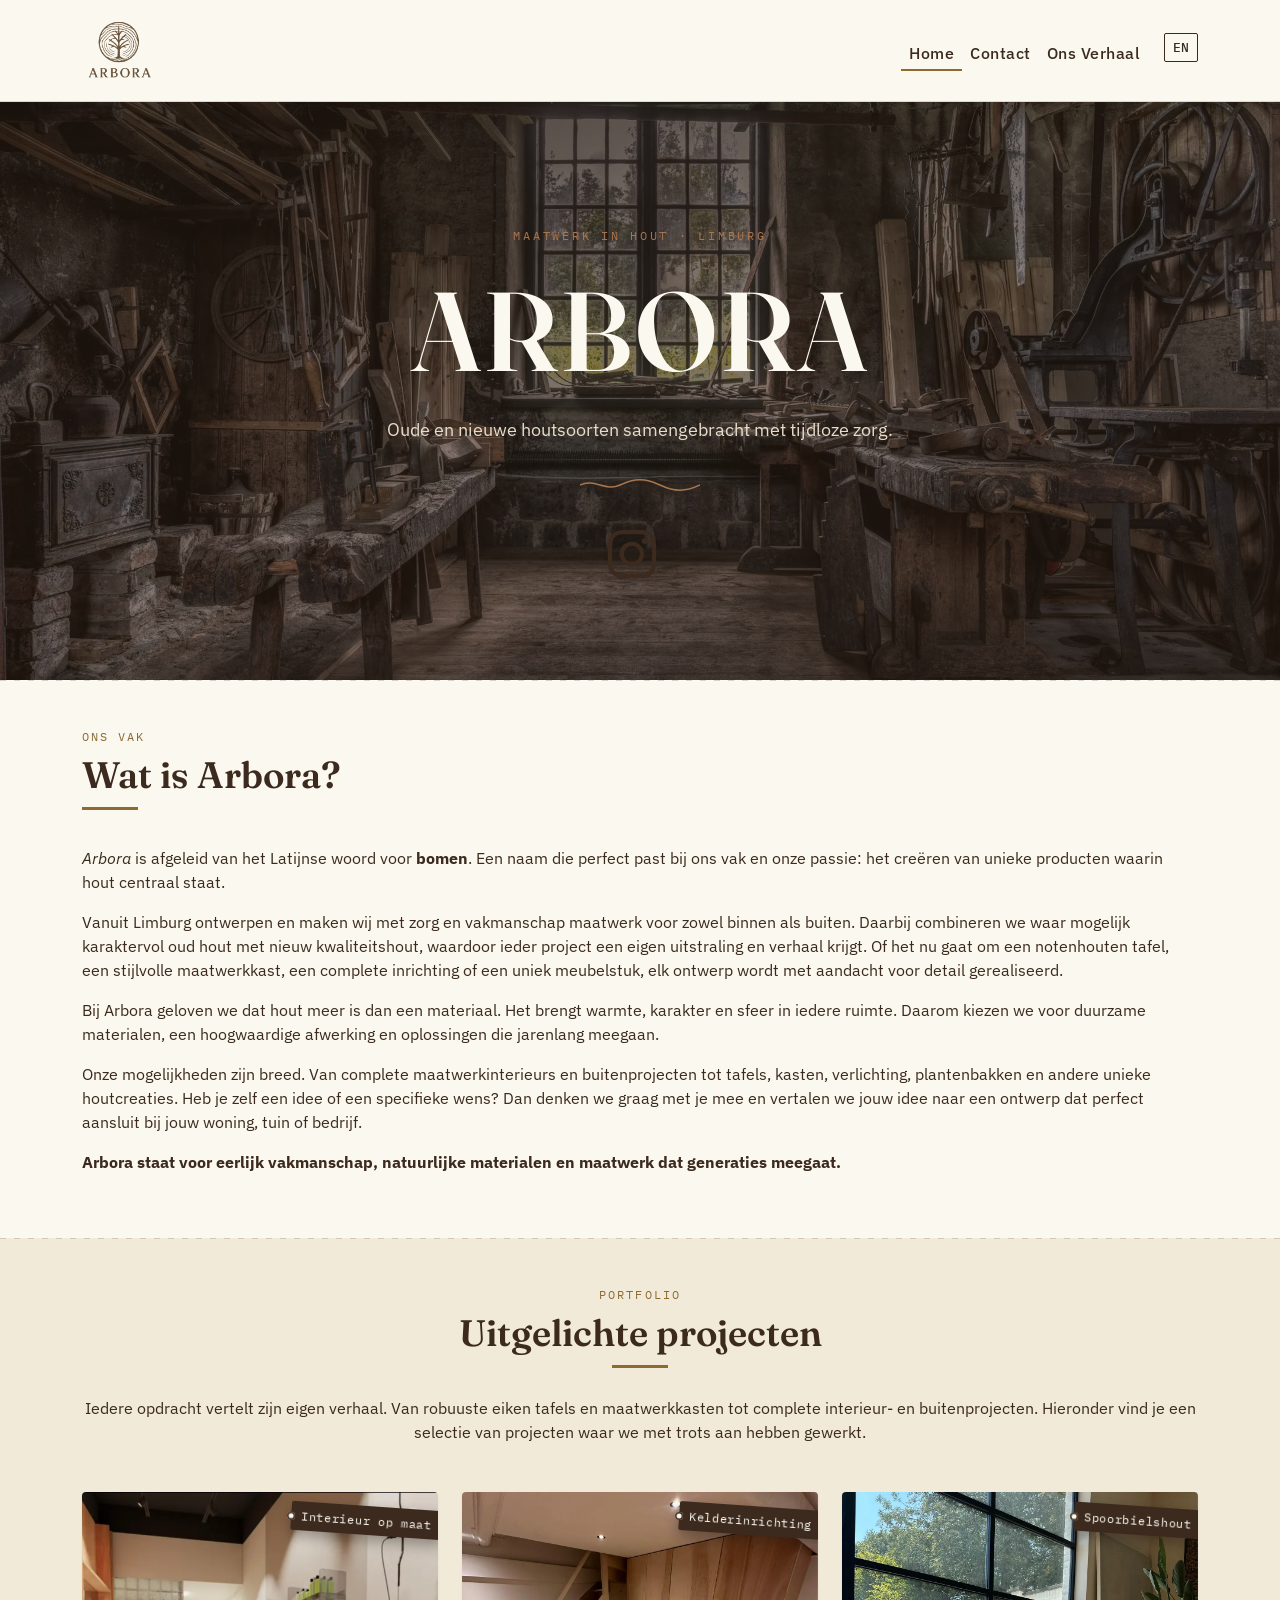
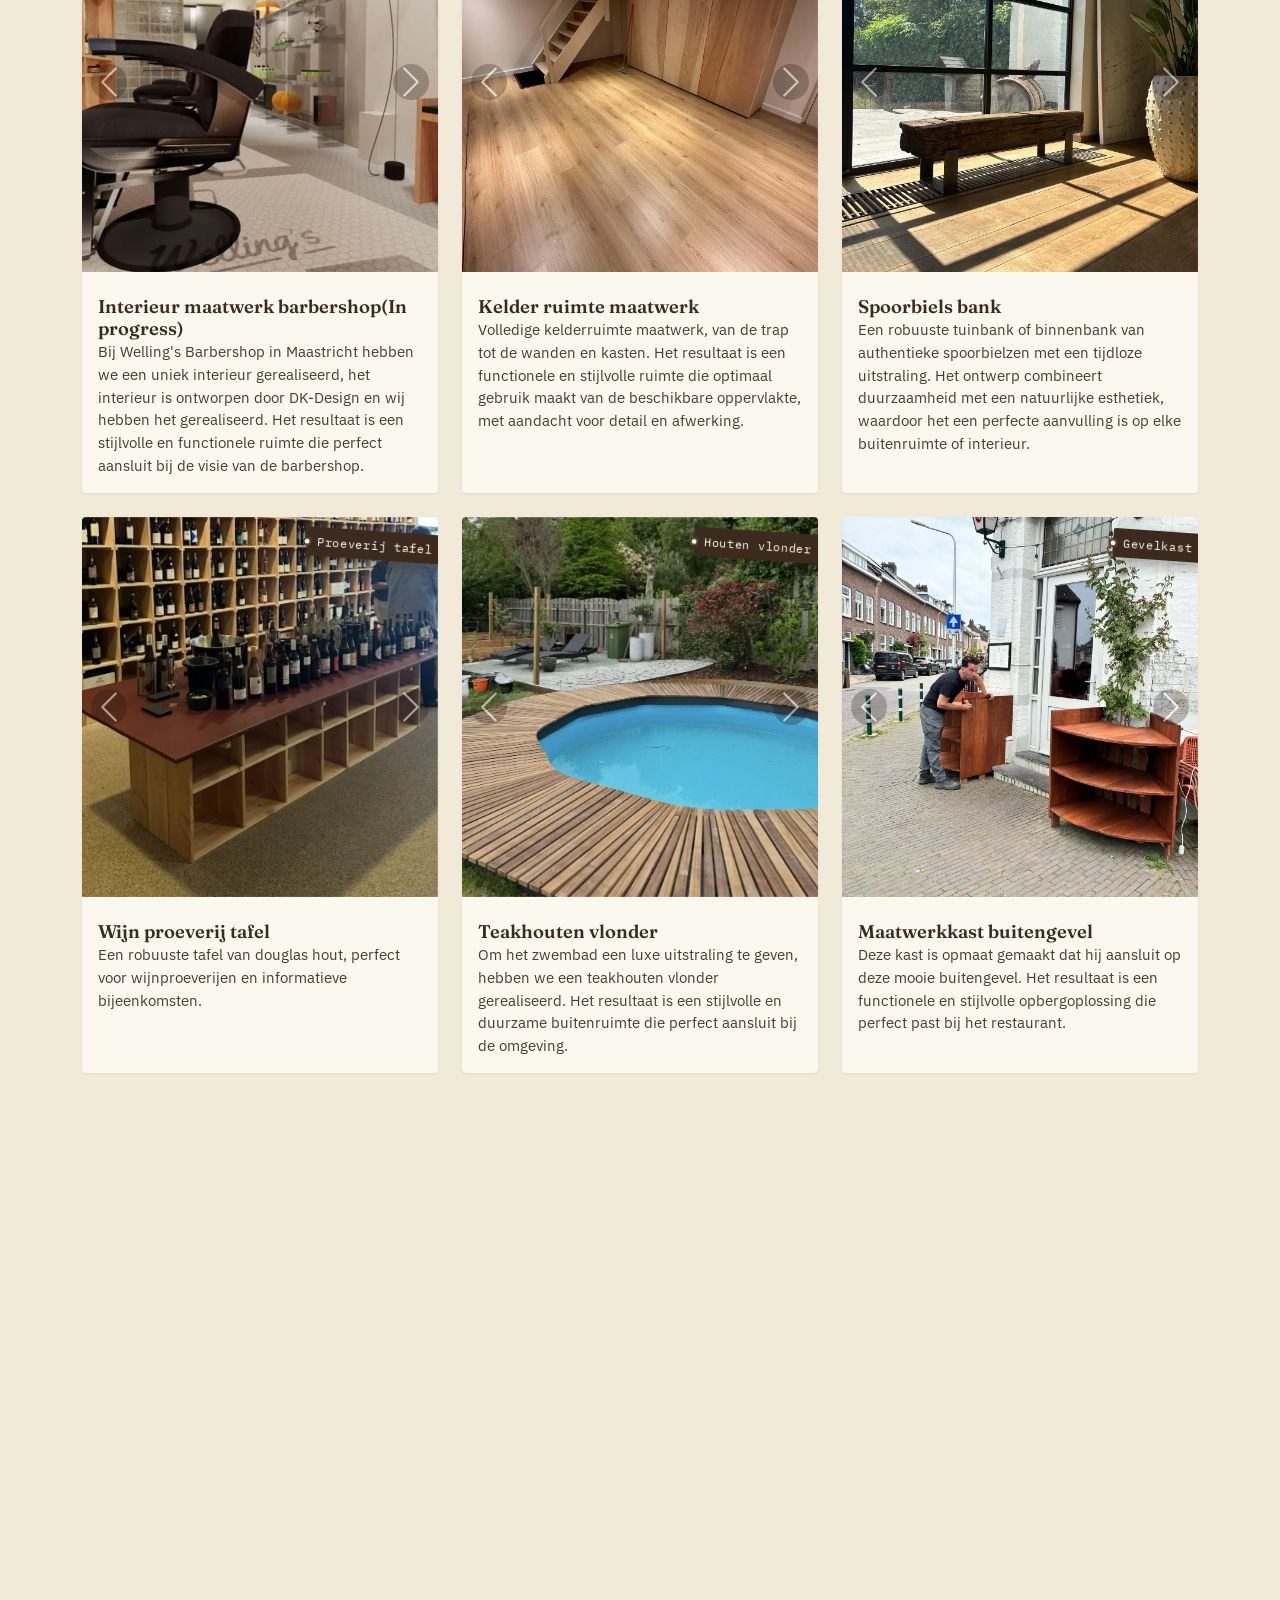
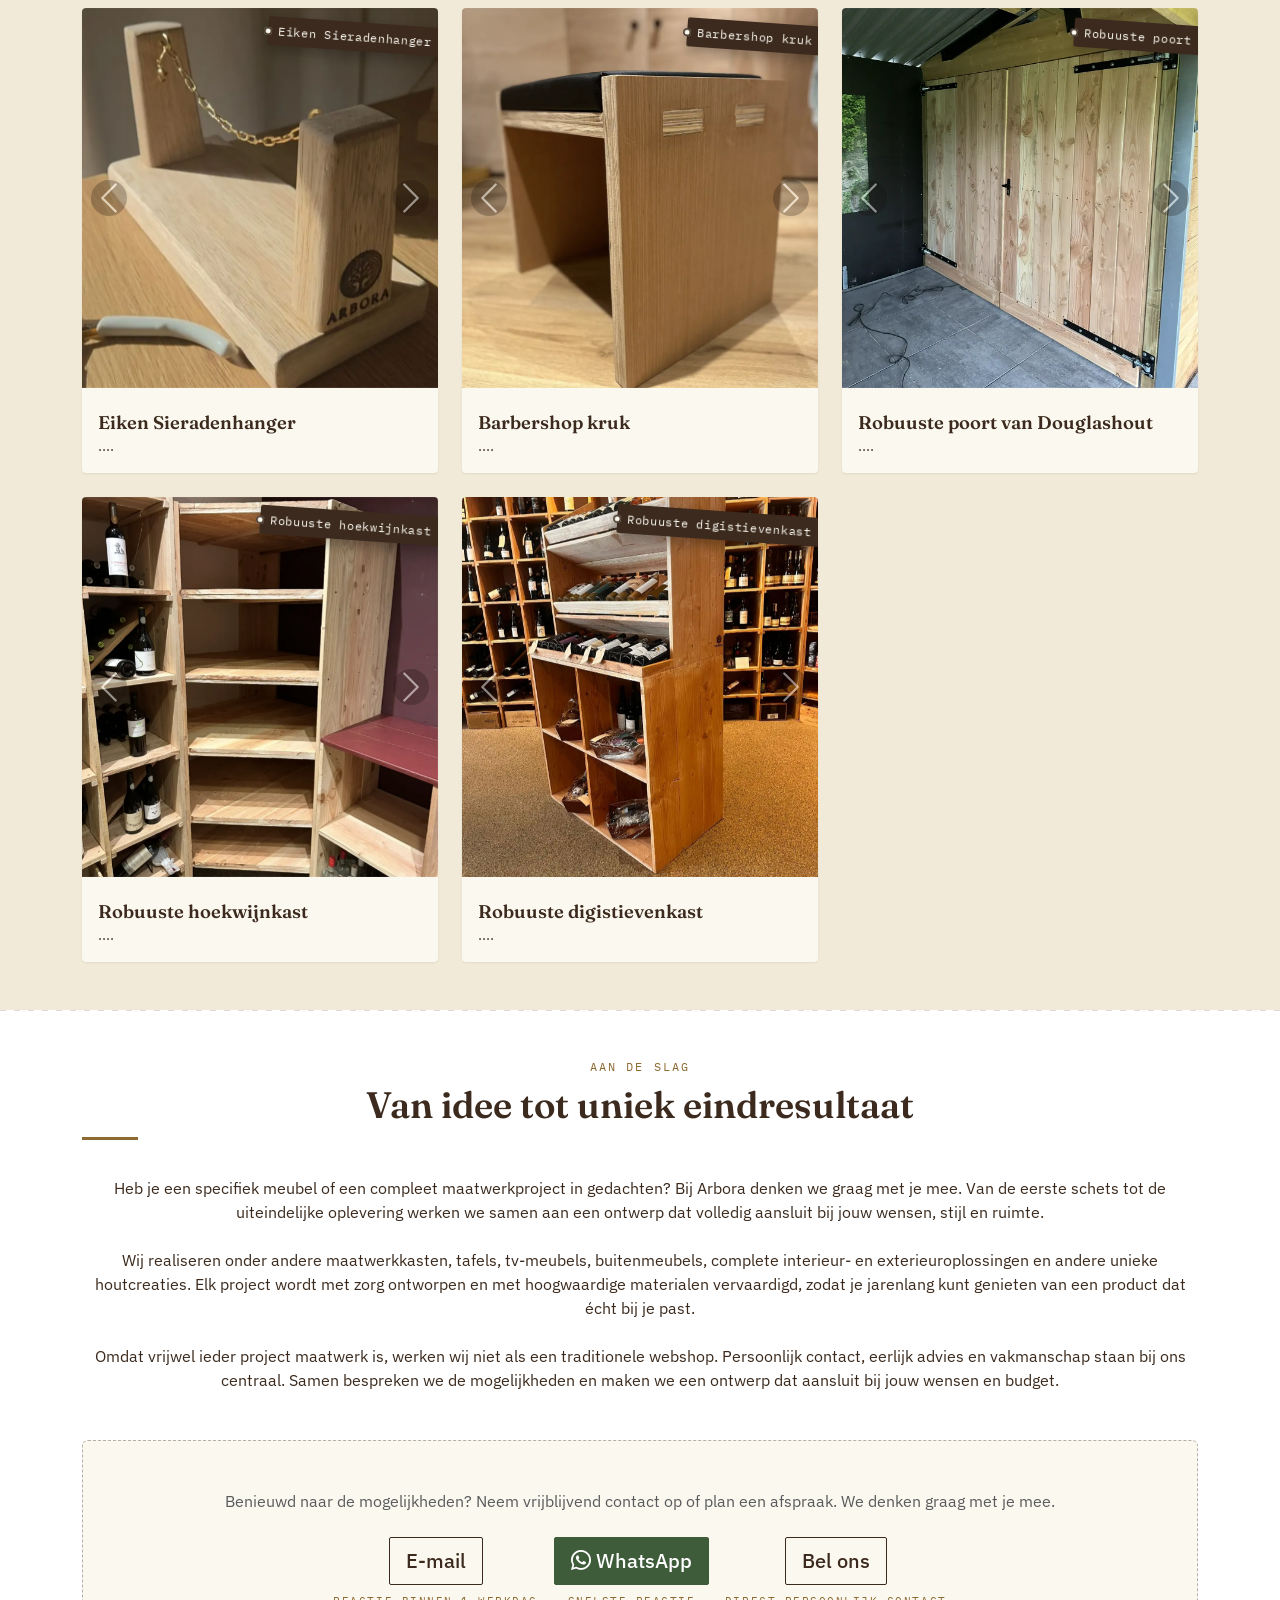
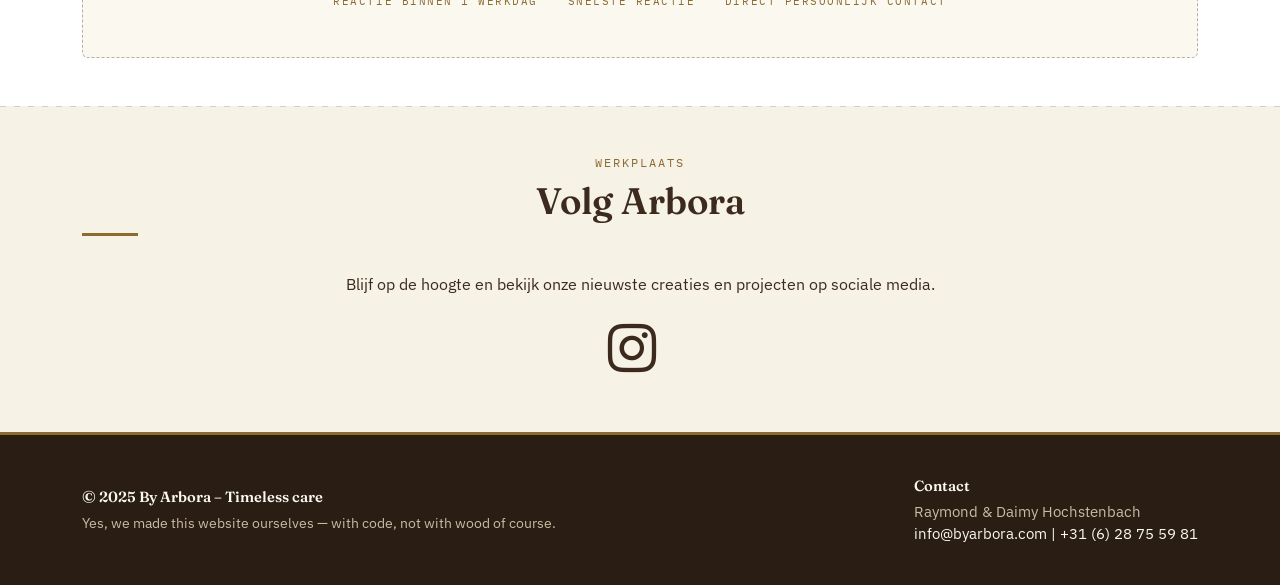
==== commit abf8ac0f: "7.5" ====
--- a/index.html
+++ b/index.html
@@ -28,7 +28,7 @@
 
     <!-- Favicon -->
     <link rel="icon" href="Images/favicon.ico" type="image/x-icon">
-    <link rel="apple-touch-icon" sizes="180x180" href="Images/favicon.webp">
+    <link rel="apple-touch-icon" sizes="180x180" href="Images/favicon.ico">
 
     <!-- Structured data: local business -->
     <script type="application/ld+json">
@@ -57,7 +57,7 @@
     <nav class="navbar navbar-expand-lg fixed-top">
         <div class="container">
             <a class="navbar-brand d-flex align-items-center gap-2" href="#">
-                <img src="Images/logo-arbora.webp" alt="Arbora logo" height="72" />
+                <img src="Images/logo-arbora.png" alt="Arbora logo" height="72" />
             </a>
             <button class="navbar-toggler" type="button" data-bs-toggle="collapse" data-bs-target="#navbarNav"
                 aria-controls="navbarNav" aria-expanded="false" aria-label="Menu openen/sluiten">
--- a/styles.css
+++ b/styles.css
@@ -112,7 +112,7 @@
     position: relative;
     background:
         linear-gradient(160deg, rgba(30, 21, 14, 0.82), rgba(43, 30, 20, 0.55) 55%, rgba(30, 21, 14, 0.85)),
-        url("Images/w07961-small.jpg") center/cover no-repeat;
+        url("Images/w07961-small.webp") center/cover no-repeat;
     color: var(--cream);
     text-align: center;
     padding: 150px 20px 90px;
@@ -503,7 +503,7 @@
 .story-hero {
     background:
         linear-gradient(160deg, rgba(30, 21, 14, 0.75), rgba(43, 30, 20, 0.45) 55%, rgba(30, 21, 14, 0.8)),
-        url("Images/ourstory-banner.jpg") center 30% / cover no-repeat;
+        url("Images/ourstory-banner.webp") center 30% / cover no-repeat;
     padding: 130px 20px 70px;
 }
 
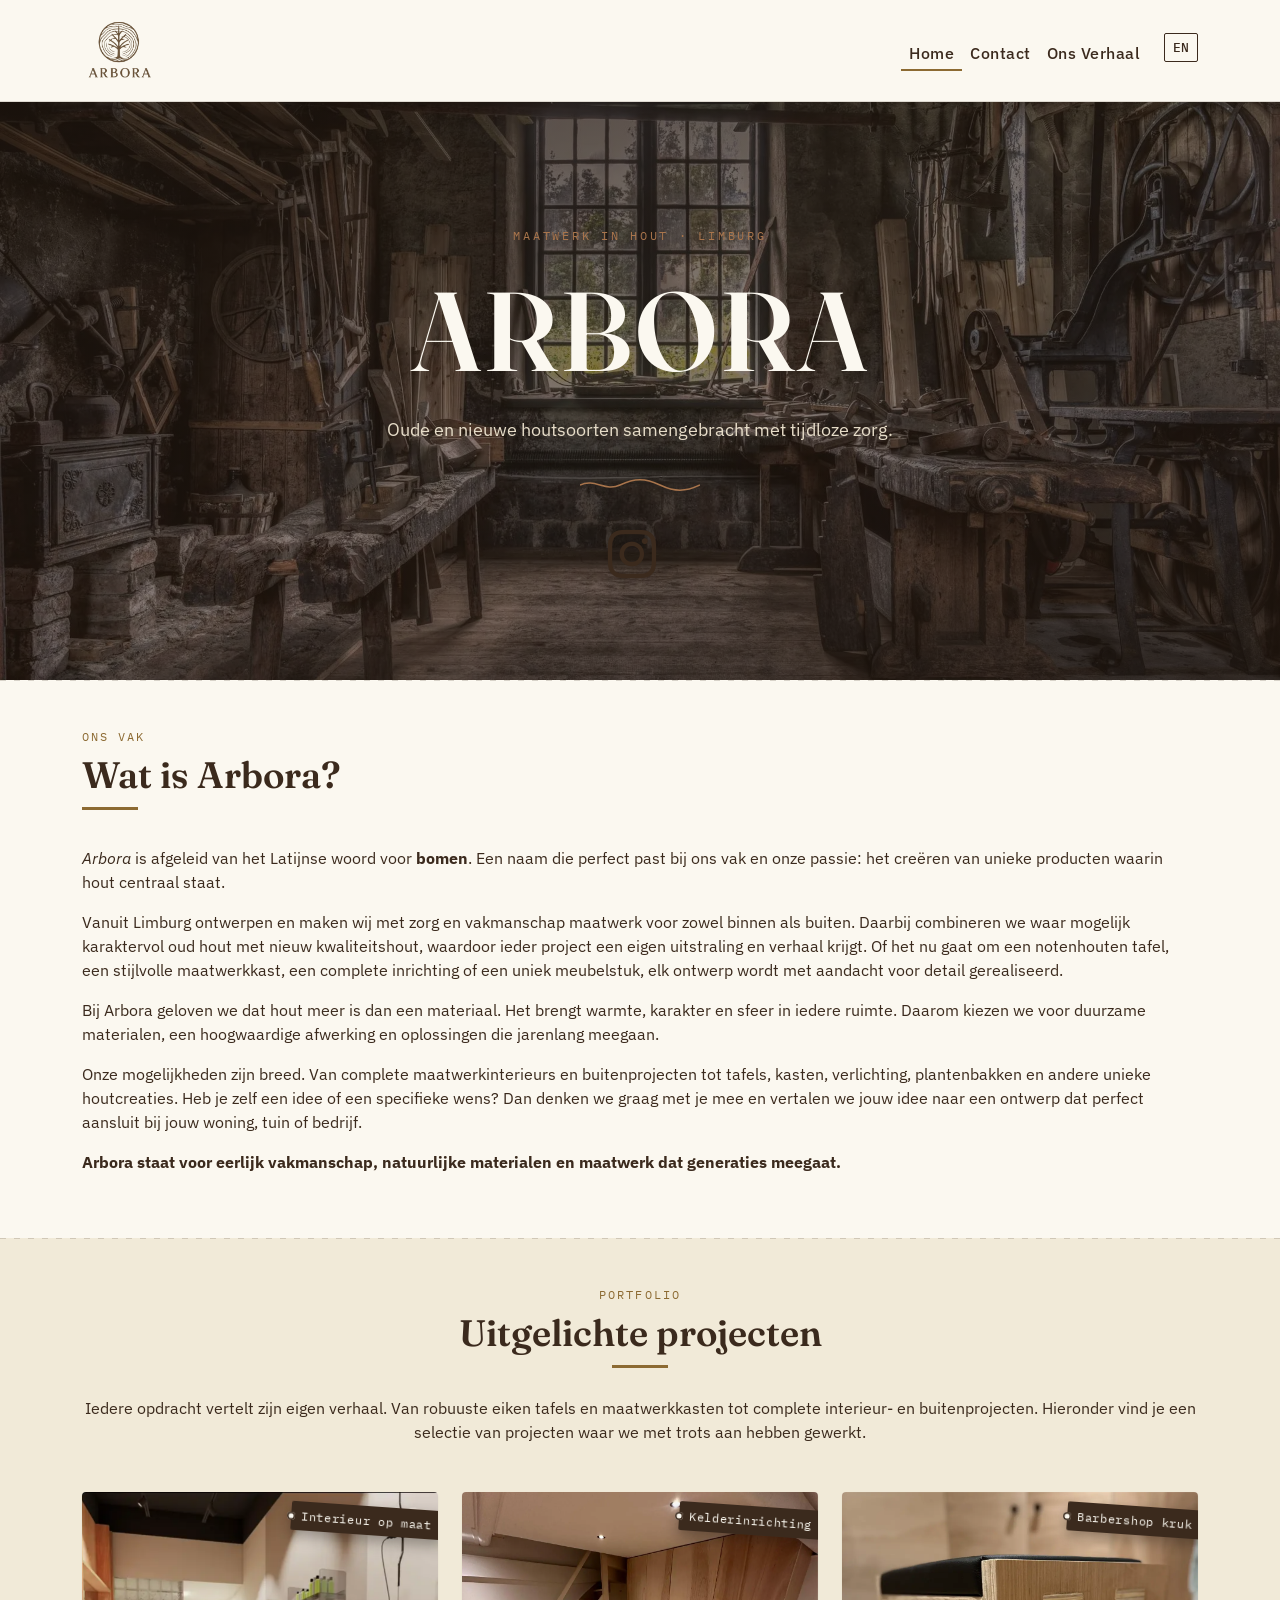
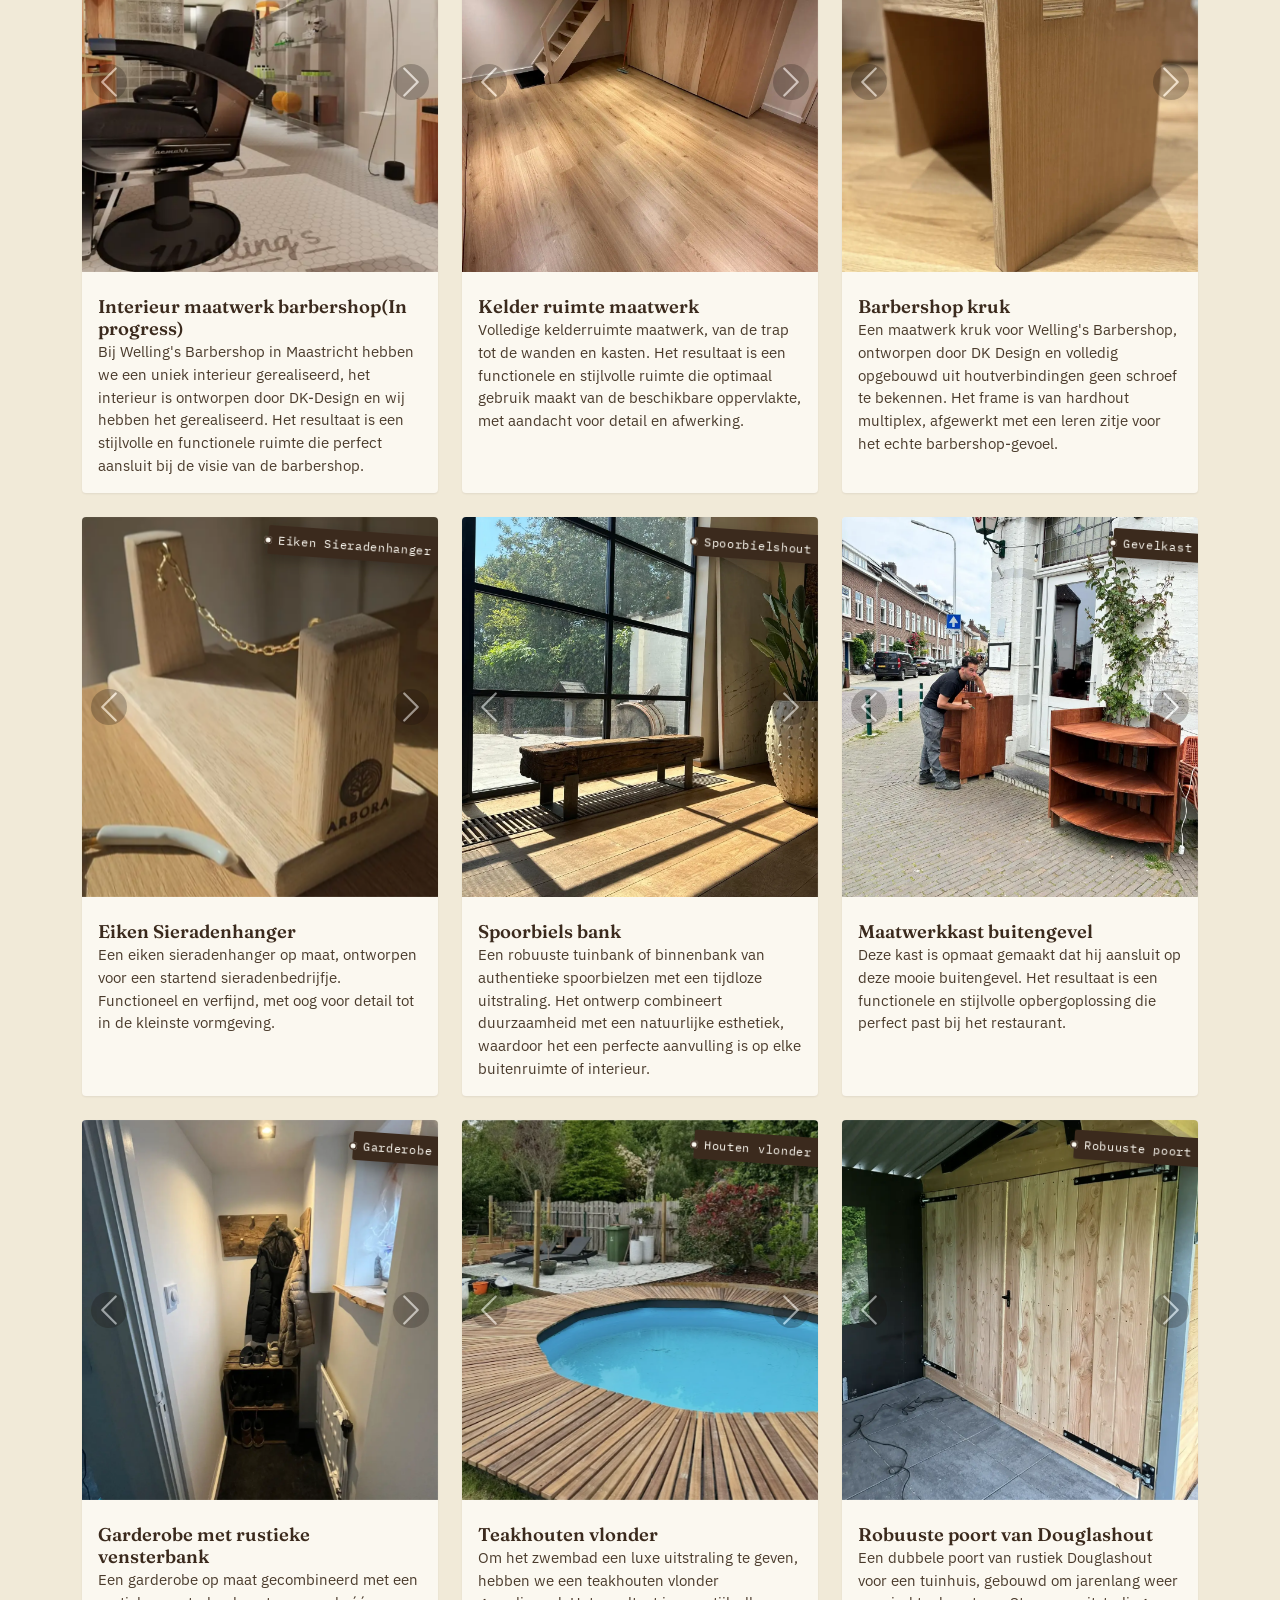
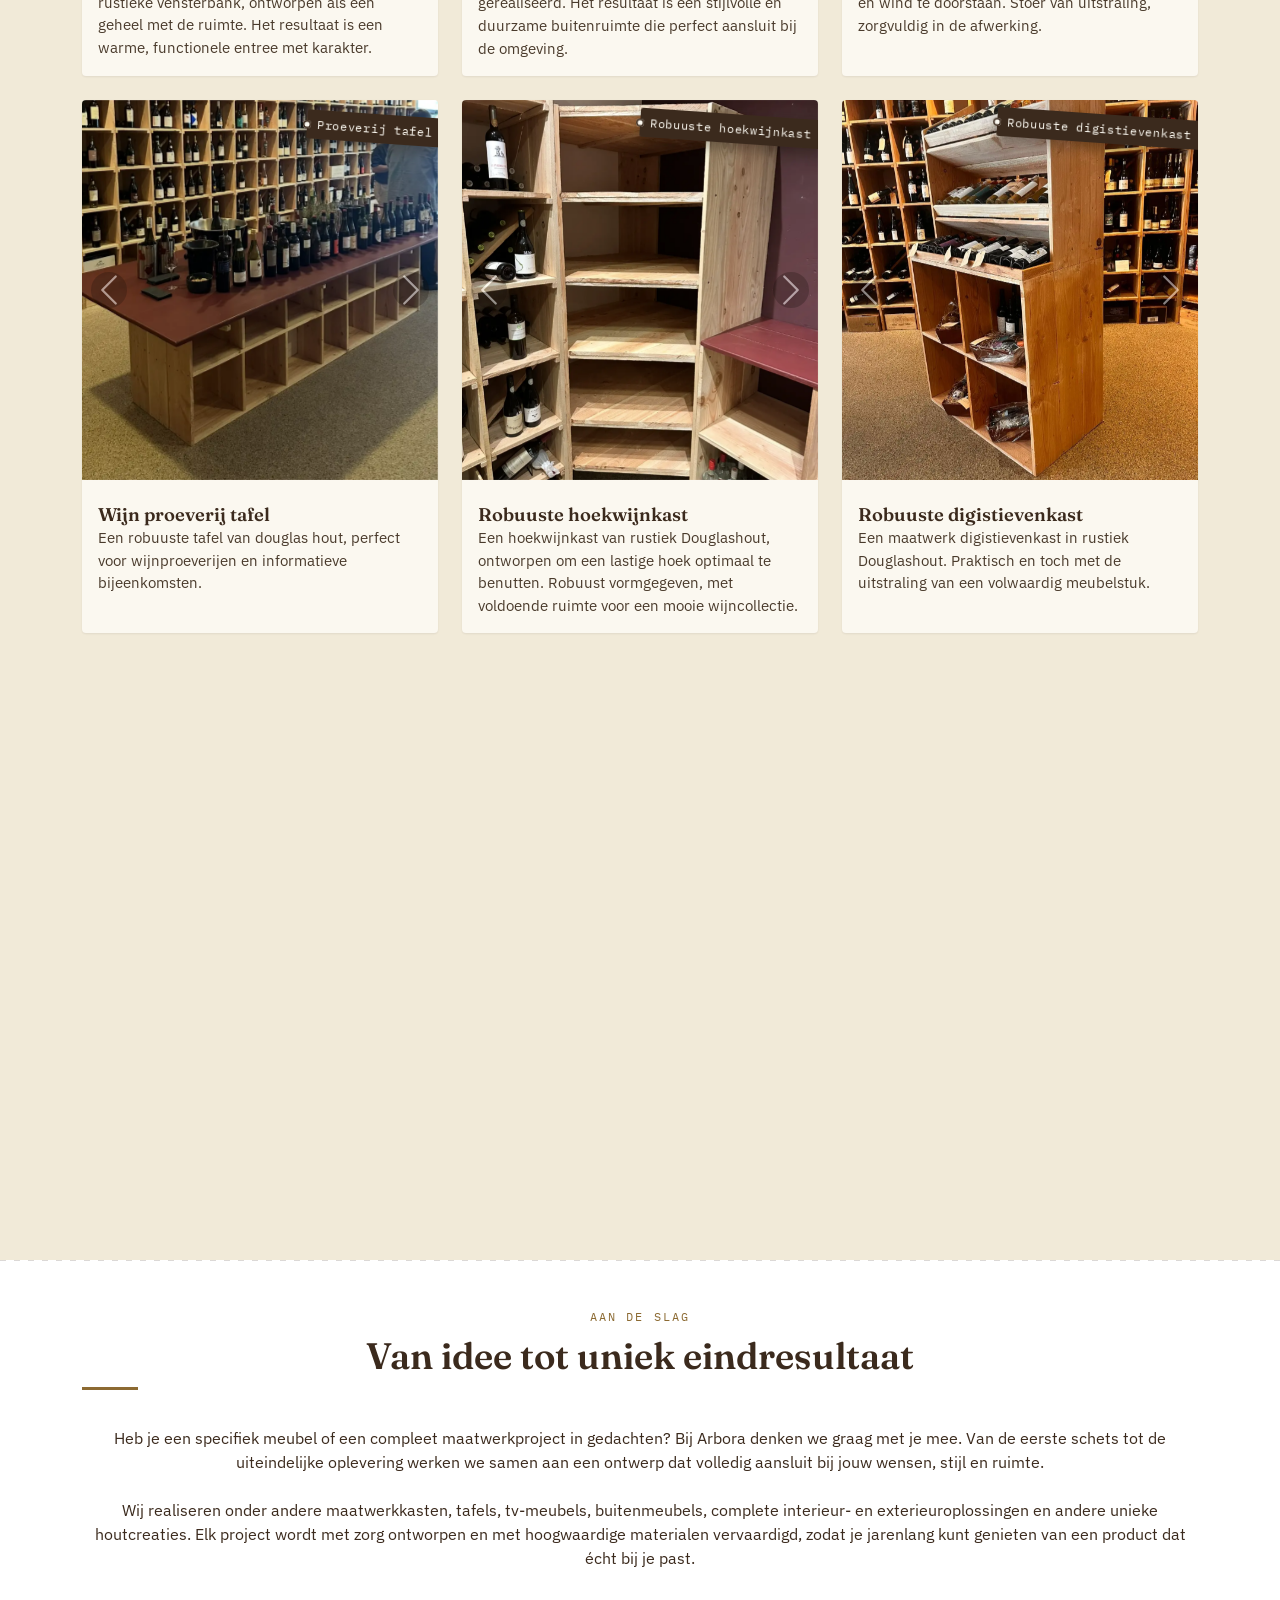
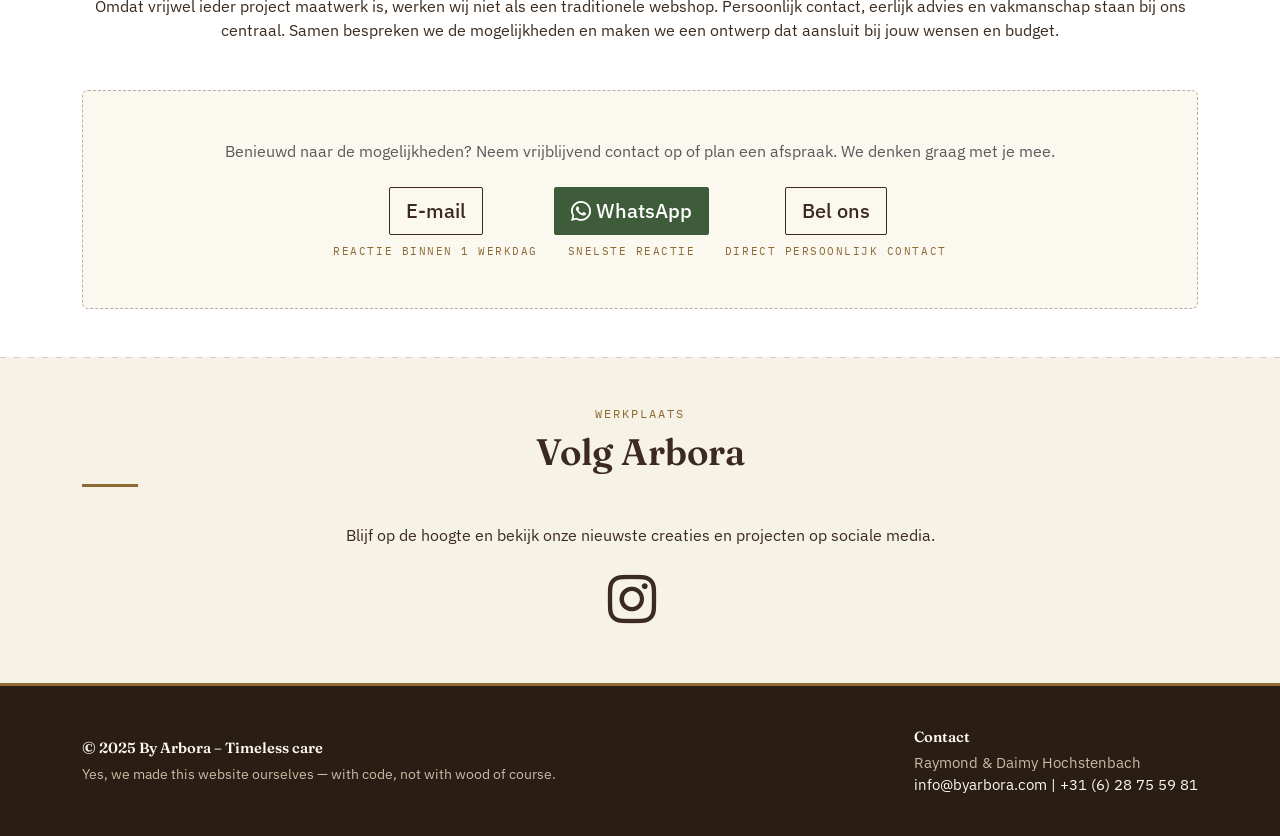
==== commit 27443615: "7.6" ====
--- a/index.html
+++ b/index.html
@@ -307,6 +307,150 @@
                 </div>
             </div>
 
+             <!-- Project 11: Barbershop kruk -->
+            <div class="col-lg-4 col-md-6 reveal">
+                <div class="project-card">
+                    <div class="project-media">
+                        <div id="project11Carousel" class="carousel slide" data-bs-touch="true" data-bs-ride="false">
+                            <div class="carousel-inner">
+                                <div class="carousel-item active">
+                                    <img src="Images/Project 11/IMG_3103.webp" loading="lazy"
+                                        alt="Barbershop kruk">
+                                </div>
+                                 <div class="carousel-item">
+                                    <img src="Images/Project 11/IMG_3087.webp" loading="lazy"
+                                        alt="Detail van de barbershop kruk">
+                                </div>
+                                <div class="carousel-item">
+                                    <img src="Images/Project 11/IMG_3090.webp" loading="lazy"
+                                        alt="Detail van de barbershop kruk">
+                                </div>
+                                <div class="carousel-item">
+                                    <img src="Images/Project 11/IMG_3083.webp" loading="lazy"
+                                        alt="Detail van de barbershop kruk">
+                                </div>
+                                <div class="carousel-item">
+                                    <img src="Images/Project 11/IMG_3089.webp" loading="lazy"
+                                        alt="Detail van de barbershop kruk">
+                                </div>
+                                <div class="carousel-item">
+                                    <img src="Images/Project 11/IMG_3084.webp" loading="lazy"
+                                        alt="Detail van de barbershop kruk">
+                                </div>
+                                <div class="carousel-item">
+                                    <img src="Images/Project 11/IMG_3091.webp" loading="lazy"
+                                        alt="Detail van de barbershop kruk">
+                                </div>
+                                <div class="carousel-item">
+                                    <img src="Images/Project 11/IMG_3092.webp" loading="lazy"
+                                        alt="Detail van de barbershop kruk">
+                                </div>
+                                <div class="carousel-item">
+                                    <img src="Images/Project 11/IMG_3096.webp" loading="lazy"
+                                        alt="Detail van de barbershop kruk">
+                                </div>
+                                <div class="carousel-item">
+                                    <img src="Images/Project 11/IMG_3094.webp" loading="lazy"
+                                        alt="Detail van de barbershop kruk">
+                                </div>            
+                                <div class="carousel-item">
+                                    <img src="Images/Project 11/IMG_3093.webp" loading="lazy"
+                                        alt="Detail van de barbershop kruk">
+                                </div>
+                                <div class="carousel-item">
+                                    <img src="Images/Project 11/IMG_3098.webp" loading="lazy"
+                                        alt="Detail van de barbershop kruk">
+                                </div>
+                                <div class="carousel-item">
+                                    <img src="Images/Project 11/IMG_3099.webp" loading="lazy"
+                                        alt="Detail van de barbershop kruk">
+                                </div>
+                                <div class="carousel-item">
+                                    <img src="Images/Project 11/IMG_3100.webp" loading="lazy"
+                                        alt="Detail van de barbershop kruk">
+                                </div>
+                                <div class="carousel-item">
+                                    <img src="Images/Project 11/IMG_3102.webp" loading="lazy"
+                                        alt="Detail van de barbershop kruk">
+                                </div>
+                                <div class="carousel-item">
+                                    <img src="Images/Project 11/IMG_3085.webp" loading="lazy"
+                                        alt="Detail van de barbershop kruk">
+                                </div>
+                                <div class="carousel-item">
+                                    <img src="Images/Project 11/IMG_3086.webp" loading="lazy"
+                                        alt="Detail van de barbershop kruk">
+                                </div>
+                                <div class="carousel-item">
+                                    <img src="Images/Project 11/IMG_3104.webp" loading="lazy"
+                                        alt="Detail van de barbershop kruk">
+                                </div>
+                                <div class="carousel-item">
+                                    <img src="Images/Project 11/IMG_3057.webp" loading="lazy"
+                                        alt="Detail van de barbershop kruk">
+                                </div>
+                            </div>
+                            <button class="carousel-control-prev" type="button" data-bs-target="#project11Carousel"
+                                data-bs-slide="prev">
+                                <span class="carousel-control-prev-icon" aria-hidden="true"></span>
+                                <span class="visually-hidden">Vorige</span>
+                            </button>
+                            <button class="carousel-control-next" type="button" data-bs-target="#project11Carousel"
+                                data-bs-slide="next">
+                                <span class="carousel-control-next-icon" aria-hidden="true"></span>
+                                <span class="visually-hidden">Volgende</span>
+                            </button>
+                        </div>
+                        <span class="material-tag">Barbershop kruk</span>
+                    </div>
+                    <div class="card-body p-3 pt-4">
+                        <h3 class="card-title h5">Barbershop kruk</h3>
+                        <p class="card-text">
+                            Een maatwerk kruk voor Welling's Barbershop, ontworpen door DK Design en volledig opgebouwd uit houtverbindingen geen schroef te bekennen. 
+                            Het frame is van hardhout multiplex, afgewerkt met een leren zitje voor het echte barbershop-gevoel.
+                        </p>
+                    </div>
+                </div>
+            </div>
+
+                  <!-- Project 10: Sieraden hanger voor nieuw sieraden bedrijfje -->
+            <div class="col-lg-4 col-md-6 reveal">
+                <div class="project-card">
+                    <div class="project-media">
+                        <div id="project10Carousel" class="carousel slide" data-bs-touch="true" data-bs-ride="false">
+                            <div class="carousel-inner">
+                                <div class="carousel-item active">
+                                    <img src="Images/Project 10/SieradenHanger1.webp" loading="lazy"
+                                        alt="Sieraden hanger voor nieuw sieraden bedrijfje">
+                                </div>
+                                <div class="carousel-item">
+                                    <img src="Images/Project 10/SieradenHanger2.webp" loading="lazy"
+                                        alt="Detail van de sieraden hanger">
+                                </div>
+                            </div>
+                            <button class="carousel-control-prev" type="button" data-bs-target="#project10Carousel"
+                                data-bs-slide="prev">
+                                <span class="carousel-control-prev-icon" aria-hidden="true"></span>
+                                <span class="visually-hidden">Vorige</span>
+                            </button>
+                            <button class="carousel-control-next" type="button" data-bs-target="#project10Carousel"
+                                data-bs-slide="next">
+                                <span class="carousel-control-next-icon" aria-hidden="true"></span>
+                                <span class="visually-hidden">Volgende</span>
+                            </button>
+                        </div>
+                        <span class="material-tag">Eiken Sieradenhanger</span>
+                    </div>
+                    <div class="card-body p-3 pt-4">
+                        <h3 class="card-title h5">Eiken Sieradenhanger</h3>
+                        <p class="card-text">
+                            Een eiken sieradenhanger op maat, ontworpen voor een startend sieradenbedrijfje. 
+                            Functioneel en verfijnd, met oog voor detail tot in de kleinste vormgeving.
+                        </p>
+                    </div>
+                </div>
+            </div>
+
             <!-- Project 3: Spoorbielsbank -->
             <div class="col-lg-4 col-md-6 reveal">
                 <div class="project-card">
@@ -362,53 +506,109 @@
                 </div>
             </div>
 
-            <!-- Project 4: Wijn proeverij tafel -->
-            <div class="col-lg-4 col-md-6 reveal">
-                <div class="project-card">
-                    <div class="project-media">
-                        <div id="project4Carousel" class="carousel slide" data-bs-touch="true" data-bs-ride="false">
-                            <div class="carousel-inner">
-                                <div class="carousel-item active">
-                                    <img src="Images/Project 4/IMG_3062.webp" loading="lazy"
-                                        alt="Robuuste douglashouten tafel voor wijnproeverijen">
-                                </div>
-                                <div class="carousel-item">
-                                    <img src="Images/Project 4/IMG_3058.webp" loading="lazy"
-                                        alt="Detail van de douglashouten tafel">
-                                </div>
-                                <div class="carousel-item">
-                                    <img src="Images/Project 4/IMG_3059.webp" loading="lazy"
-                                        alt="">
-                                </div>
-                                <div class="carousel-item">
-                                    <img src="Images/Project 4/IMG_3060.webp" loading="lazy"
-                                        alt="">
-                                </div>
-                                <div class="carousel-item">
-                                    <img src="Images/Project 4/WijnTafel.webp" loading="lazy"
-                                        alt="">
-                                </div>
-
-                            </div>
-                            <button class="carousel-control-prev" type="button" data-bs-target="#project4Carousel"
-                                data-bs-slide="prev">
-                                <span class="carousel-control-prev-icon" aria-hidden="true"></span>
-                                <span class="visually-hidden">Vorige</span>
-                            </button>
-                            <button class="carousel-control-next" type="button" data-bs-target="#project4Carousel"
-                                data-bs-slide="next">
-                                <span class="carousel-control-next-icon" aria-hidden="true"></span>
-                                <span class="visually-hidden">Volgende</span>
-                            </button>
-                        </div>
-                        <span class="material-tag">Proeverij tafel</span>
-                    </div>
-                    
-                    <div class="card-body p-3 pt-4">
-                        <h3 class="card-title h5">Wijn proeverij tafel</h3>
-                        <p class="card-text">
-                            Een robuuste tafel van douglas hout, perfect voor wijnproeverijen en informatieve
-                            bijeenkomsten.
+                  <!-- Project 6: Maatwerkkast buitengevel Villeneuve -->
+            <div class="col-lg-4 col-md-6 reveal">
+                <div class="project-card">
+                    <div class="project-media">
+                        <div id="project6Carousel" class="carousel slide" data-bs-touch="true" data-bs-ride="false">
+                            <div class="carousel-inner">
+                                <div class="carousel-item active">
+                                    <img src="Images/Project 6/BuitenKast.webp" loading="lazy"
+                                        alt="Maatwerkkast buitengevel Villeneuve">
+                                </div>
+                                <div class="carousel-item">
+                                    <img src="Images/Project 6/Villeneuve1.webp" loading="lazy"
+                                        alt="Detail van de maatwerkkast buitengevel Villeneuve">
+                                </div>
+                                <div class="carousel-item">
+                                    <img src="Images/Project 6/Villeneuve2.webp" loading="lazy"
+                                        alt="Detail van de maatwerkkast buitengevel Villeneuve">
+                                </div>
+                                <div class="carousel-item">
+                                    <img src="Images/Project 6/Villeneuve4.webp" loading="lazy"
+                                        alt="Detail van de maatwerkkast buitengevel Villeneuve">
+                                </div>
+                                <div class="carousel-item">
+                                    <img src="Images/Project 6/Villeneuve3.webp" loading="lazy"
+                                        alt="Detail van de maatwerkkast buitengevel Villeneuve">
+                                </div>
+                            </div>
+                            <button class="carousel-control-prev" type="button" data-bs-target="#project6Carousel"
+                                data-bs-slide="prev">
+                                <span class="carousel-control-prev-icon" aria-hidden="true"></span>
+                                <span class="visually-hidden">Vorige</span>
+                            </button>
+                            <button class="carousel-control-next" type="button" data-bs-target="#project6Carousel"
+                                data-bs-slide="next">
+                                <span class="carousel-control-next-icon" aria-hidden="true"></span>
+                                <span class="visually-hidden">Volgende</span>
+                            </button>
+                        </div>
+                        <span class="material-tag">Gevelkast</span>
+                    </div>
+                    <div class="card-body p-3 pt-4">
+                        <h3 class="card-title h5">Maatwerkkast buitengevel</h3>
+                        <p class="card-text">
+                            Deze kast is opmaat gemaakt dat hij aansluit op deze mooie buitengevel. Het resultaat is een
+                            functionele en stijlvolle opbergoplossing die perfect past bij het restaurant.
+                        </p>
+                    </div>
+                </div>
+            </div>
+ 
+            <!-- Project 7: Garderobe met rustieke vensterbank -->
+            <div class="col-lg-4 col-md-6 reveal">
+                <div class="project-card">
+                    <div class="project-media">
+                        <div id="project7Carousel" class="carousel slide" data-bs-touch="true" data-bs-ride="false">
+                            <div class="carousel-inner">
+                                <div class="carousel-item active">
+                                    <img src="Images/Project 7/IMG_3131.webp" loading="lazy"
+                                        alt="Garderobe">
+                                </div>
+                                <div class="carousel-item">
+                                    <img src="Images/Project 7/IMG_3133.webp" loading="lazy"
+                                        alt="Garderobe">
+                                </div>
+                                <div class="carousel-item">
+                                    <img src="Images/Project 7/IMG_3127.webp" loading="lazy"
+                                        alt="Garderobe">
+                                </div>
+                                <div class="carousel-item">
+                                    <img src="Images/Project 7/IMG_3128.webp" loading="lazy"
+                                        alt="Garderobe">
+                                </div>
+                                <div class="carousel-item">
+                                    <img src="Images/Project 7/IMG_3129.webp" loading="lazy"
+                                        alt="Garderobe">
+                                </div>
+                                <div class="carousel-item">
+                                    <img src="Images/Project 7/IMG_3134.webp" loading="lazy"
+                                        alt="Garderobe">
+                                </div>
+                                <div class="carousel-item">
+                                    <img src="Images/Project 7/IMG_3130.webp" loading="lazy"
+                                        alt="Garderobe">
+                                </div>
+                            </div>
+                            <button class="carousel-control-prev" type="button" data-bs-target="#project7Carousel"
+                                data-bs-slide="prev">
+                                <span class="carousel-control-prev-icon" aria-hidden="true"></span>
+                                <span class="visually-hidden">Vorige</span>
+                            </button>
+                            <button class="carousel-control-next" type="button" data-bs-target="#project7Carousel"
+                                data-bs-slide="next">
+                                <span class="carousel-control-next-icon" aria-hidden="true"></span>
+                                <span class="visually-hidden">Volgende</span>
+                            </button>
+                        </div>
+                        <span class="material-tag">Garderobe</span>
+                    </div>
+                    <div class="card-body p-3 pt-4">
+                        <h3 class="card-title h5">Garderobe met rustieke vensterbank</h3>
+                        <p class="card-text">
+                            Een garderobe op maat gecombineerd met een rustieke vensterbank, ontworpen als één geheel met de ruimte. 
+                            Het resultaat is een warme, functionele entree met karakter.
                         </p>
                     </div>
                 </div>
@@ -489,109 +689,191 @@
                 </div>
             </div>
 
-           
-            <!-- Project 6: Maatwerkkast buitengevel Villeneuve -->
-            <div class="col-lg-4 col-md-6 reveal">
-                <div class="project-card">
-                    <div class="project-media">
-                        <div id="project6Carousel" class="carousel slide" data-bs-touch="true" data-bs-ride="false">
-                            <div class="carousel-inner">
-                                <div class="carousel-item active">
-                                    <img src="Images/Project 6/BuitenKast.webp" loading="lazy"
-                                        alt="Maatwerkkast buitengevel Villeneuve">
-                                </div>
-                                <div class="carousel-item">
-                                    <img src="Images/Project 6/Villeneuve1.webp" loading="lazy"
-                                        alt="Detail van de maatwerkkast buitengevel Villeneuve">
-                                </div>
-                                <div class="carousel-item">
-                                    <img src="Images/Project 6/Villeneuve2.webp" loading="lazy"
-                                        alt="Detail van de maatwerkkast buitengevel Villeneuve">
-                                </div>
-                                <div class="carousel-item">
-                                    <img src="Images/Project 6/Villeneuve4.webp" loading="lazy"
-                                        alt="Detail van de maatwerkkast buitengevel Villeneuve">
-                                </div>
-                                <div class="carousel-item">
-                                    <img src="Images/Project 6/Villeneuve3.webp" loading="lazy"
-                                        alt="Detail van de maatwerkkast buitengevel Villeneuve">
-                                </div>
-                            </div>
-                            <button class="carousel-control-prev" type="button" data-bs-target="#project6Carousel"
-                                data-bs-slide="prev">
-                                <span class="carousel-control-prev-icon" aria-hidden="true"></span>
-                                <span class="visually-hidden">Vorige</span>
-                            </button>
-                            <button class="carousel-control-next" type="button" data-bs-target="#project6Carousel"
-                                data-bs-slide="next">
-                                <span class="carousel-control-next-icon" aria-hidden="true"></span>
-                                <span class="visually-hidden">Volgende</span>
-                            </button>
-                        </div>
-                        <span class="material-tag">Gevelkast</span>
-                    </div>
-                    <div class="card-body p-3 pt-4">
-                        <h3 class="card-title h5">Maatwerkkast buitengevel</h3>
-                        <p class="card-text">
-                            Deze kast is opmaat gemaakt dat hij aansluit op deze mooie buitengevel. Het resultaat is een
-                            functionele en stijlvolle opbergoplossing die perfect past bij het restaurant.
-                        </p>
-                    </div>
-                </div>
-            </div>
-
-            <!-- Project 7: Garderobe met rustieke vensterbank -->
-            <div class="col-lg-4 col-md-6 reveal">
-                <div class="project-card">
-                    <div class="project-media">
-                        <div id="project7Carousel" class="carousel slide" data-bs-touch="true" data-bs-ride="false">
-                            <div class="carousel-inner">
-                                <div class="carousel-item active">
-                                    <img src="Images/Project 7/IMG_3131.webp" loading="lazy"
-                                        alt="Garderobe">
-                                </div>
-                                <div class="carousel-item">
-                                    <img src="Images/Project 7/IMG_3133.webp" loading="lazy"
-                                        alt="Garderobe">
-                                </div>
-                                <div class="carousel-item">
-                                    <img src="Images/Project 7/IMG_3127.webp" loading="lazy"
-                                        alt="Garderobe">
-                                </div>
-                                <div class="carousel-item">
-                                    <img src="Images/Project 7/IMG_3128.webp" loading="lazy"
-                                        alt="Garderobe">
-                                </div>
-                                <div class="carousel-item">
-                                    <img src="Images/Project 7/IMG_3129.webp" loading="lazy"
-                                        alt="Garderobe">
-                                </div>
-                                <div class="carousel-item">
-                                    <img src="Images/Project 7/IMG_3134.webp" loading="lazy"
-                                        alt="Garderobe">
-                                </div>
-                                <div class="carousel-item">
-                                    <img src="Images/Project 7/IMG_3130.webp" loading="lazy"
-                                        alt="Garderobe">
-                                </div>
-                            </div>
-                            <button class="carousel-control-prev" type="button" data-bs-target="#project7Carousel"
-                                data-bs-slide="prev">
-                                <span class="carousel-control-prev-icon" aria-hidden="true"></span>
-                                <span class="visually-hidden">Vorige</span>
-                            </button>
-                            <button class="carousel-control-next" type="button" data-bs-target="#project7Carousel"
-                                data-bs-slide="next">
-                                <span class="carousel-control-next-icon" aria-hidden="true"></span>
-                                <span class="visually-hidden">Volgende</span>
-                            </button>
-                        </div>
-                        <span class="material-tag">Garderobe</span>
-                    </div>
-                    <div class="card-body p-3 pt-4">
-                        <h3 class="card-title h5">Garderobe met rustieke vensterbank</h3>
-                        <p class="card-text">
-                            ....
+            <!-- Project 12: Tuinhuis dubbele poort rustiek douglashout -->
+            <div class="col-lg-4 col-md-6 reveal">
+                <div class="project-card">
+                    <div class="project-media">
+                        <div id="project12Carousel" class="carousel slide" data-bs-touch="true" data-bs-ride="false">
+                            <div class="carousel-inner">
+                                <div class="carousel-item active">
+                                    <img src="Images/Project 12/IMG_3071.webp" loading="lazy"
+                                        alt="Robuuste douglashouten poort">
+                                </div>
+                                <div class="carousel-item">
+                                    <img src="Images/Project 12/IMG_3068.webp" loading="lazy"
+                                        alt="Robuuste douglashouten poort">
+                                </div>
+                                <div class="carousel-item">
+                                    <img src="Images/Project 12/IMG_3069.webp" loading="lazy"
+                                        alt="Robuuste douglashouten poort">
+                                </div>
+                                <div class="carousel-item">
+                                    <img src="Images/Project 12/IMG_3070.webp" loading="lazy"
+                                        alt="Robuuste douglashouten poort">
+                                </div>
+                                <div class="carousel-item">
+                                    <img src="Images/Project 12/IMG_3072.webp" loading="lazy"
+                                        alt="Robuuste douglashouten poort">
+                                </div>
+                                <div class="carousel-item">
+                                    <img src="Images/Project 12/IMG_3073.webp" loading="lazy"
+                                        alt="Robuuste douglashouten poort">
+                                </div>
+                            </div>
+                            <button class="carousel-control-prev" type="button" data-bs-target="#project12Carousel"
+                                data-bs-slide="prev">
+                                <span class="carousel-control-prev-icon" aria-hidden="true"></span>
+                                <span class="visually-hidden">Vorige</span>
+                            </button>
+                            <button class="carousel-control-next" type="button" data-bs-target="#project12Carousel"
+                                data-bs-slide="next">
+                                <span class="carousel-control-next-icon" aria-hidden="true"></span>
+                                <span class="visually-hidden">Volgende</span>
+                            </button>
+                        </div>
+                        <span class="material-tag">Robuuste poort</span>
+                    </div>
+                    <div class="card-body p-3 pt-4">
+                        <h3 class="card-title h5">Robuuste poort van Douglashout</h3>
+                        <p class="card-text">
+                            Een dubbele poort van rustiek Douglashout voor een tuinhuis, gebouwd om jarenlang weer en wind te doorstaan. 
+                            Stoer van uitstraling, zorgvuldig in de afwerking.
+                        </p>
+                    </div>
+                </div>
+            </div>
+
+              <!-- Project 4: Wijn proeverij tafel -->
+            <div class="col-lg-4 col-md-6 reveal">
+                <div class="project-card">
+                    <div class="project-media">
+                        <div id="project4Carousel" class="carousel slide" data-bs-touch="true" data-bs-ride="false">
+                            <div class="carousel-inner">
+                                <div class="carousel-item active">
+                                    <img src="Images/Project 4/IMG_3062.webp" loading="lazy"
+                                        alt="Robuuste douglashouten tafel voor wijnproeverijen">
+                                </div>
+                                <div class="carousel-item">
+                                    <img src="Images/Project 4/IMG_3058.webp" loading="lazy"
+                                        alt="Detail van de douglashouten tafel">
+                                </div>
+                                <div class="carousel-item">
+                                    <img src="Images/Project 4/IMG_3059.webp" loading="lazy"
+                                        alt="">
+                                </div>
+                                <div class="carousel-item">
+                                    <img src="Images/Project 4/IMG_3060.webp" loading="lazy"
+                                        alt="">
+                                </div>
+                                <div class="carousel-item">
+                                    <img src="Images/Project 4/WijnTafel.webp" loading="lazy"
+                                        alt="">
+                                </div>
+
+                            </div>
+                            <button class="carousel-control-prev" type="button" data-bs-target="#project4Carousel"
+                                data-bs-slide="prev">
+                                <span class="carousel-control-prev-icon" aria-hidden="true"></span>
+                                <span class="visually-hidden">Vorige</span>
+                            </button>
+                            <button class="carousel-control-next" type="button" data-bs-target="#project4Carousel"
+                                data-bs-slide="next">
+                                <span class="carousel-control-next-icon" aria-hidden="true"></span>
+                                <span class="visually-hidden">Volgende</span>
+                            </button>
+                        </div>
+                        <span class="material-tag">Proeverij tafel</span>
+                    </div>
+                    
+                    <div class="card-body p-3 pt-4">
+                        <h3 class="card-title h5">Wijn proeverij tafel</h3>
+                        <p class="card-text">
+                            Een robuuste tafel van douglas hout, perfect voor wijnproeverijen en informatieve
+                            bijeenkomsten.
+                        </p>
+                    </div>
+                </div>
+            </div>
+
+            <!-- Project 13: Hoek wijnkast rustiek douglas hout -->
+            <div class="col-lg-4 col-md-6 reveal">
+                <div class="project-card">
+                    <div class="project-media">
+                        <div id="project13Carousel" class="carousel slide" data-bs-touch="true" data-bs-ride="false">
+                            <div class="carousel-inner">
+                                <div class="carousel-item active">
+                                    <img src="Images/Project 13/IMG_3063.webp" loading="lazy"
+                                        alt="Robuuste hoekwijnkast">
+                                </div>
+                                <div class="carousel-item">
+                                    <img src="Images/Project 13/IMG_3064.webp" loading="lazy"
+                                        alt="Robuuste hoekwijnkast">
+                                </div>
+                                <div class="carousel-item">
+                                    <img src="Images/Project 13/IMG_3065.webp" loading="lazy"
+                                        alt="Robuuste hoekwijnkast">
+                                </div>
+                                <div class="carousel-item">
+                                    <img src="Images/Project 13/IMG_3066.webp" loading="lazy"
+                                        alt="Robuuste hoekwijnkast">
+                                </div>
+                            </div>
+                            <button class="carousel-control-prev" type="button" data-bs-target="#project13Carousel"
+                                data-bs-slide="prev">
+                                <span class="carousel-control-prev-icon" aria-hidden="true"></span>
+                                <span class="visually-hidden">Vorige</span>
+                            </button>
+                            <button class="carousel-control-next" type="button" data-bs-target="#project13Carousel"
+                                data-bs-slide="next">
+                                <span class="carousel-control-next-icon" aria-hidden="true"></span>
+                                <span class="visually-hidden">Volgende</span>
+                            </button>
+                        </div>
+                        <span class="material-tag">Robuuste hoekwijnkast</span>
+                    </div>
+                    <div class="card-body p-3 pt-4">
+                        <h3 class="card-title h5">Robuuste hoekwijnkast</h3>
+                        <p class="card-text">
+                            Een hoekwijnkast van rustiek Douglashout, ontworpen om een lastige hoek optimaal te benutten. 
+                            Robuust vormgegeven, met voldoende ruimte voor een mooie wijncollectie.
+                        </p>
+                    </div>
+                </div>
+            </div>
+
+            <!-- Project 14: Rustieke digistievenkast / wijnkast -->
+            <div class="col-lg-4 col-md-6 reveal">
+                <div class="project-card">
+                    <div class="project-media">
+                        <div id="project14Carousel" class="carousel slide" data-bs-touch="true" data-bs-ride="false">
+                            <div class="carousel-inner">
+                                <div class="carousel-item active">
+                                    <img src="Images/Project 14/RobuusteDouglasWijnkast.webp" loading="lazy"
+                                        alt="Robuuste digistievenkast">
+                                </div>
+                                <div class="carousel-item">
+                                    <img src="Images/Project 14/IMG_3076.webp" loading="lazy"
+                                        alt="Detail van de digistievenkast">
+                                </div>
+                            </div>
+                            <button class="carousel-control-prev" type="button" data-bs-target="#project14Carousel"
+                                data-bs-slide="prev">
+                                <span class="carousel-control-prev-icon" aria-hidden="true"></span>
+                                <span class="visually-hidden">Vorige</span>
+                            </button>
+                            <button class="carousel-control-next" type="button" data-bs-target="#project14Carousel"
+                                data-bs-slide="next">
+                                <span class="carousel-control-next-icon" aria-hidden="true"></span>
+                                <span class="visually-hidden">Volgende</span>
+                            </button>
+                        </div>
+                        <span class="material-tag">Robuuste digistievenkast</span>
+                    </div>
+                    <div class="card-body p-3 pt-4">
+                        <h3 class="card-title h5">Robuuste digistievenkast</h3>
+                        <p class="card-text">
+                            Een maatwerk digistievenkast in rustiek Douglashout. 
+                            Praktisch en toch met de uitstraling van een volwaardig meubelstuk.
                         </p>
                     </div>
                 </div>
@@ -640,7 +922,8 @@
                     <div class="card-body p-3 pt-4">
                         <h3 class="card-title h5">Rustieke moestuin met Douglas hout</h3>
                         <p class="card-text">
-                            ....
+                            Een moestuinopstelling van Douglashout, met verhoogde bakken voor comfortabel werken. 
+                            Robuust gebouwd om jarenlang mee te gaan, buiten in weer en wind.
                         </p>
                     </div>
                 </div>
@@ -681,288 +964,13 @@
                     <div class="card-body p-3 pt-4">
                         <h3 class="card-title h5">Trapleuning met lokaal hout</h3>
                         <p class="card-text">
-                            ....
-                        </p>
-                    </div>
-                </div>
-            </div>
-
-            <!-- Project 10: Sieraden hanger voor nieuw sieraden bedrijfje -->
-            <div class="col-lg-4 col-md-6 reveal">
-                <div class="project-card">
-                    <div class="project-media">
-                        <div id="project10Carousel" class="carousel slide" data-bs-touch="true" data-bs-ride="false">
-                            <div class="carousel-inner">
-                                <div class="carousel-item active">
-                                    <img src="Images/Project 10/SieradenHanger1.webp" loading="lazy"
-                                        alt="Sieraden hanger voor nieuw sieraden bedrijfje">
-                                </div>
-                                <div class="carousel-item">
-                                    <img src="Images/Project 10/SieradenHanger2.webp" loading="lazy"
-                                        alt="Detail van de sieraden hanger">
-                                </div>
-                            </div>
-                            <button class="carousel-control-prev" type="button" data-bs-target="#project10Carousel"
-                                data-bs-slide="prev">
-                                <span class="carousel-control-prev-icon" aria-hidden="true"></span>
-                                <span class="visually-hidden">Vorige</span>
-                            </button>
-                            <button class="carousel-control-next" type="button" data-bs-target="#project10Carousel"
-                                data-bs-slide="next">
-                                <span class="carousel-control-next-icon" aria-hidden="true"></span>
-                                <span class="visually-hidden">Volgende</span>
-                            </button>
-                        </div>
-                        <span class="material-tag">Eiken Sieradenhanger</span>
-                    </div>
-                    <div class="card-body p-3 pt-4">
-                        <h3 class="card-title h5">Eiken Sieradenhanger</h3>
-                        <p class="card-text">
-                            ....
-                        </p>
-                    </div>
-                </div>
-            </div>
-
-            <!-- Project 11: Barbershop kruk -->
-            <div class="col-lg-4 col-md-6 reveal">
-                <div class="project-card">
-                    <div class="project-media">
-                        <div id="project11Carousel" class="carousel slide" data-bs-touch="true" data-bs-ride="false">
-                            <div class="carousel-inner">
-                                <div class="carousel-item active">
-                                    <img src="Images/Project 11/IMG_3103.webp" loading="lazy"
-                                        alt="Barbershop kruk">
-                                </div>
-                                 <div class="carousel-item">
-                                    <img src="Images/Project 11/IMG_3087.webp" loading="lazy"
-                                        alt="Detail van de barbershop kruk">
-                                </div>
-                                <div class="carousel-item">
-                                    <img src="Images/Project 11/IMG_3090.webp" loading="lazy"
-                                        alt="Detail van de barbershop kruk">
-                                </div>
-                                <div class="carousel-item">
-                                    <img src="Images/Project 11/IMG_3083.webp" loading="lazy"
-                                        alt="Detail van de barbershop kruk">
-                                </div>
-                                <div class="carousel-item">
-                                    <img src="Images/Project 11/IMG_3089.webp" loading="lazy"
-                                        alt="Detail van de barbershop kruk">
-                                </div>
-                                <div class="carousel-item">
-                                    <img src="Images/Project 11/IMG_3084.webp" loading="lazy"
-                                        alt="Detail van de barbershop kruk">
-                                </div>
-                                <div class="carousel-item">
-                                    <img src="Images/Project 11/IMG_3091.webp" loading="lazy"
-                                        alt="Detail van de barbershop kruk">
-                                </div>
-                                <div class="carousel-item">
-                                    <img src="Images/Project 11/IMG_3092.webp" loading="lazy"
-                                        alt="Detail van de barbershop kruk">
-                                </div>
-                                <div class="carousel-item">
-                                    <img src="Images/Project 11/IMG_3096.webp" loading="lazy"
-                                        alt="Detail van de barbershop kruk">
-                                </div>
-                                <div class="carousel-item">
-                                    <img src="Images/Project 11/IMG_3094.webp" loading="lazy"
-                                        alt="Detail van de barbershop kruk">
-                                </div>            
-                                <div class="carousel-item">
-                                    <img src="Images/Project 11/IMG_3093.webp" loading="lazy"
-                                        alt="Detail van de barbershop kruk">
-                                </div>
-                                <div class="carousel-item">
-                                    <img src="Images/Project 11/IMG_3098.webp" loading="lazy"
-                                        alt="Detail van de barbershop kruk">
-                                </div>
-                                <div class="carousel-item">
-                                    <img src="Images/Project 11/IMG_3099.webp" loading="lazy"
-                                        alt="Detail van de barbershop kruk">
-                                </div>
-                                <div class="carousel-item">
-                                    <img src="Images/Project 11/IMG_3100.webp" loading="lazy"
-                                        alt="Detail van de barbershop kruk">
-                                </div>
-                                <div class="carousel-item">
-                                    <img src="Images/Project 11/IMG_3102.webp" loading="lazy"
-                                        alt="Detail van de barbershop kruk">
-                                </div>
-                                <div class="carousel-item">
-                                    <img src="Images/Project 11/IMG_3085.webp" loading="lazy"
-                                        alt="Detail van de barbershop kruk">
-                                </div>
-                                <div class="carousel-item">
-                                    <img src="Images/Project 11/IMG_3086.webp" loading="lazy"
-                                        alt="Detail van de barbershop kruk">
-                                </div>
-                                <div class="carousel-item">
-                                    <img src="Images/Project 11/IMG_3104.webp" loading="lazy"
-                                        alt="Detail van de barbershop kruk">
-                                </div>
-                                <div class="carousel-item">
-                                    <img src="Images/Project 11/IMG_3057.webp" loading="lazy"
-                                        alt="Detail van de barbershop kruk">
-                                </div>
-                            </div>
-                            <button class="carousel-control-prev" type="button" data-bs-target="#project11Carousel"
-                                data-bs-slide="prev">
-                                <span class="carousel-control-prev-icon" aria-hidden="true"></span>
-                                <span class="visually-hidden">Vorige</span>
-                            </button>
-                            <button class="carousel-control-next" type="button" data-bs-target="#project11Carousel"
-                                data-bs-slide="next">
-                                <span class="carousel-control-next-icon" aria-hidden="true"></span>
-                                <span class="visually-hidden">Volgende</span>
-                            </button>
-                        </div>
-                        <span class="material-tag">Barbershop kruk</span>
-                    </div>
-                    <div class="card-body p-3 pt-4">
-                        <h3 class="card-title h5">Barbershop kruk</h3>
-                        <p class="card-text">
-                            ....
-                        </p>
-                    </div>
-                </div>
-            </div>
-
-            <!-- Project 12: Tuinhuis dubbele poort rustiek douglashout -->
-            <div class="col-lg-4 col-md-6 reveal">
-                <div class="project-card">
-                    <div class="project-media">
-                        <div id="project12Carousel" class="carousel slide" data-bs-touch="true" data-bs-ride="false">
-                            <div class="carousel-inner">
-                                <div class="carousel-item active">
-                                    <img src="Images/Project 12/IMG_3071.webp" loading="lazy"
-                                        alt="Robuuste douglashouten poort">
-                                </div>
-                                <div class="carousel-item">
-                                    <img src="Images/Project 12/IMG_3068.webp" loading="lazy"
-                                        alt="Robuuste douglashouten poort">
-                                </div>
-                                <div class="carousel-item">
-                                    <img src="Images/Project 12/IMG_3069.webp" loading="lazy"
-                                        alt="Robuuste douglashouten poort">
-                                </div>
-                                <div class="carousel-item">
-                                    <img src="Images/Project 12/IMG_3070.webp" loading="lazy"
-                                        alt="Robuuste douglashouten poort">
-                                </div>
-                                <div class="carousel-item">
-                                    <img src="Images/Project 12/IMG_3072.webp" loading="lazy"
-                                        alt="Robuuste douglashouten poort">
-                                </div>
-                                <div class="carousel-item">
-                                    <img src="Images/Project 12/IMG_3073.webp" loading="lazy"
-                                        alt="Robuuste douglashouten poort">
-                                </div>
-                            </div>
-                            <button class="carousel-control-prev" type="button" data-bs-target="#project12Carousel"
-                                data-bs-slide="prev">
-                                <span class="carousel-control-prev-icon" aria-hidden="true"></span>
-                                <span class="visually-hidden">Vorige</span>
-                            </button>
-                            <button class="carousel-control-next" type="button" data-bs-target="#project12Carousel"
-                                data-bs-slide="next">
-                                <span class="carousel-control-next-icon" aria-hidden="true"></span>
-                                <span class="visually-hidden">Volgende</span>
-                            </button>
-                        </div>
-                        <span class="material-tag">Robuuste poort</span>
-                    </div>
-                    <div class="card-body p-3 pt-4">
-                        <h3 class="card-title h5">Robuuste poort van Douglashout</h3>
-                        <p class="card-text">
-                            ....
-                        </p>
-                    </div>
-                </div>
-            </div>
-
-            <!-- Project 13: Hoek wijnkast rustiek douglas hout -->
-            <div class="col-lg-4 col-md-6 reveal">
-                <div class="project-card">
-                    <div class="project-media">
-                        <div id="project13Carousel" class="carousel slide" data-bs-touch="true" data-bs-ride="false">
-                            <div class="carousel-inner">
-                                <div class="carousel-item active">
-                                    <img src="Images/Project 13/IMG_3063.webp" loading="lazy"
-                                        alt="Robuuste hoekwijnkast">
-                                </div>
-                                <div class="carousel-item">
-                                    <img src="Images/Project 13/IMG_3064.webp" loading="lazy"
-                                        alt="Robuuste hoekwijnkast">
-                                </div>
-                                <div class="carousel-item">
-                                    <img src="Images/Project 13/IMG_3065.webp" loading="lazy"
-                                        alt="Robuuste hoekwijnkast">
-                                </div>
-                                <div class="carousel-item">
-                                    <img src="Images/Project 13/IMG_3066.webp" loading="lazy"
-                                        alt="Robuuste hoekwijnkast">
-                                </div>
-                            </div>
-                            <button class="carousel-control-prev" type="button" data-bs-target="#project13Carousel"
-                                data-bs-slide="prev">
-                                <span class="carousel-control-prev-icon" aria-hidden="true"></span>
-                                <span class="visually-hidden">Vorige</span>
-                            </button>
-                            <button class="carousel-control-next" type="button" data-bs-target="#project13Carousel"
-                                data-bs-slide="next">
-                                <span class="carousel-control-next-icon" aria-hidden="true"></span>
-                                <span class="visually-hidden">Volgende</span>
-                            </button>
-                        </div>
-                        <span class="material-tag">Robuuste hoekwijnkast</span>
-                    </div>
-                    <div class="card-body p-3 pt-4">
-                        <h3 class="card-title h5">Robuuste hoekwijnkast</h3>
-                        <p class="card-text">
-                            ....
-                        </p>
-                    </div>
-                </div>
-            </div>
-
-            <!-- Project 14: Rustieke digistievenkast / wijnkast -->
-            <div class="col-lg-4 col-md-6 reveal">
-                <div class="project-card">
-                    <div class="project-media">
-                        <div id="project14Carousel" class="carousel slide" data-bs-touch="true" data-bs-ride="false">
-                            <div class="carousel-inner">
-                                <div class="carousel-item active">
-                                    <img src="Images/Project 14/RobuusteDouglasWijnkast.webp" loading="lazy"
-                                        alt="Robuuste digistievenkast">
-                                </div>
-                                <div class="carousel-item">
-                                    <img src="Images/Project 14/IMG_3076.webp" loading="lazy"
-                                        alt="Detail van de digistievenkast">
-                                </div>
-                            </div>
-                            <button class="carousel-control-prev" type="button" data-bs-target="#project14Carousel"
-                                data-bs-slide="prev">
-                                <span class="carousel-control-prev-icon" aria-hidden="true"></span>
-                                <span class="visually-hidden">Vorige</span>
-                            </button>
-                            <button class="carousel-control-next" type="button" data-bs-target="#project14Carousel"
-                                data-bs-slide="next">
-                                <span class="carousel-control-next-icon" aria-hidden="true"></span>
-                                <span class="visually-hidden">Volgende</span>
-                            </button>
-                        </div>
-                        <span class="material-tag">Robuuste digistievenkast</span>
-                    </div>
-                    <div class="card-body p-3 pt-4">
-                        <h3 class="card-title h5">Robuuste digistievenkast</h3>
-                        <p class="card-text">
-                            ....
-                        </p>
-                    </div>
-                </div>
-            </div>
+                            Een trapleuning gemaakt van lokaal hout, op maat afgestemd op de bestaande trap. 
+                            Warm en natuurlijk, met een afwerking die de houtnerf laat spreken.
+                        </p>
+                    </div>
+                </div>
+            </div>
+
 
         </div>
         </div>
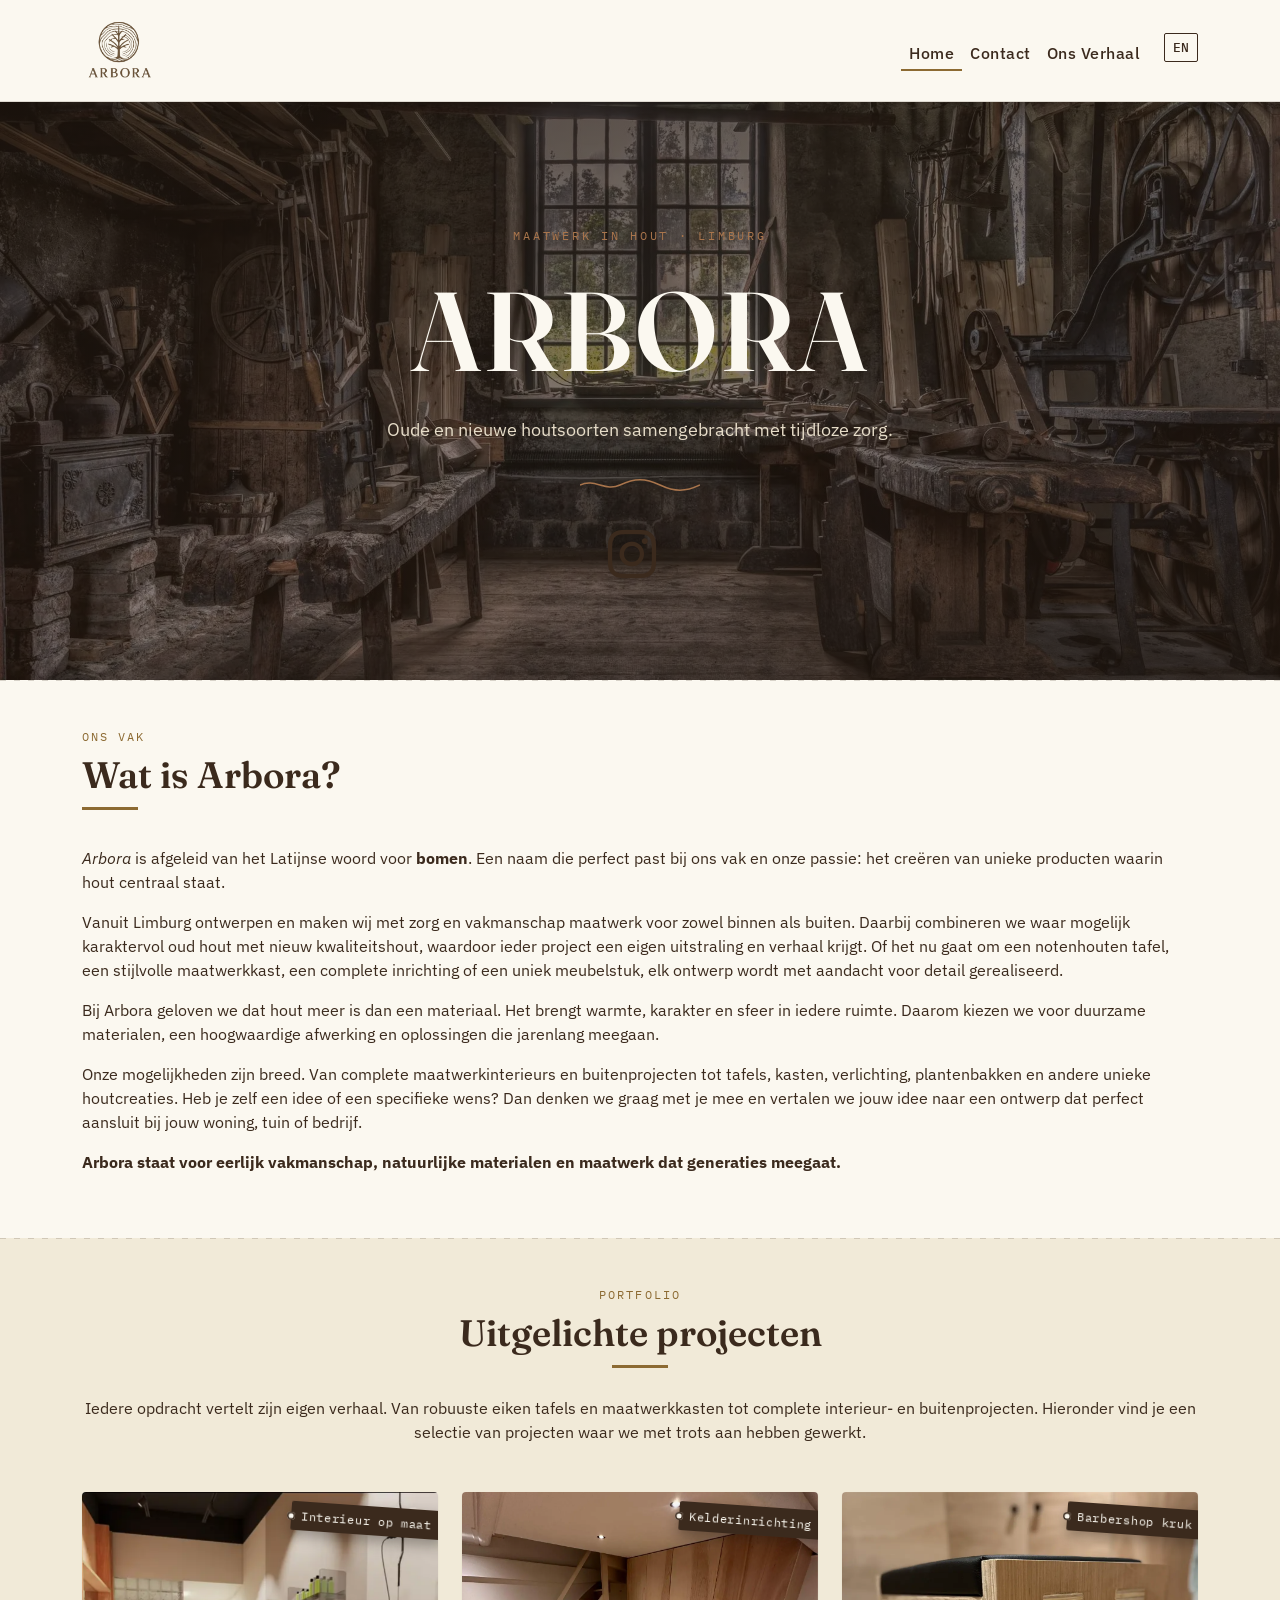
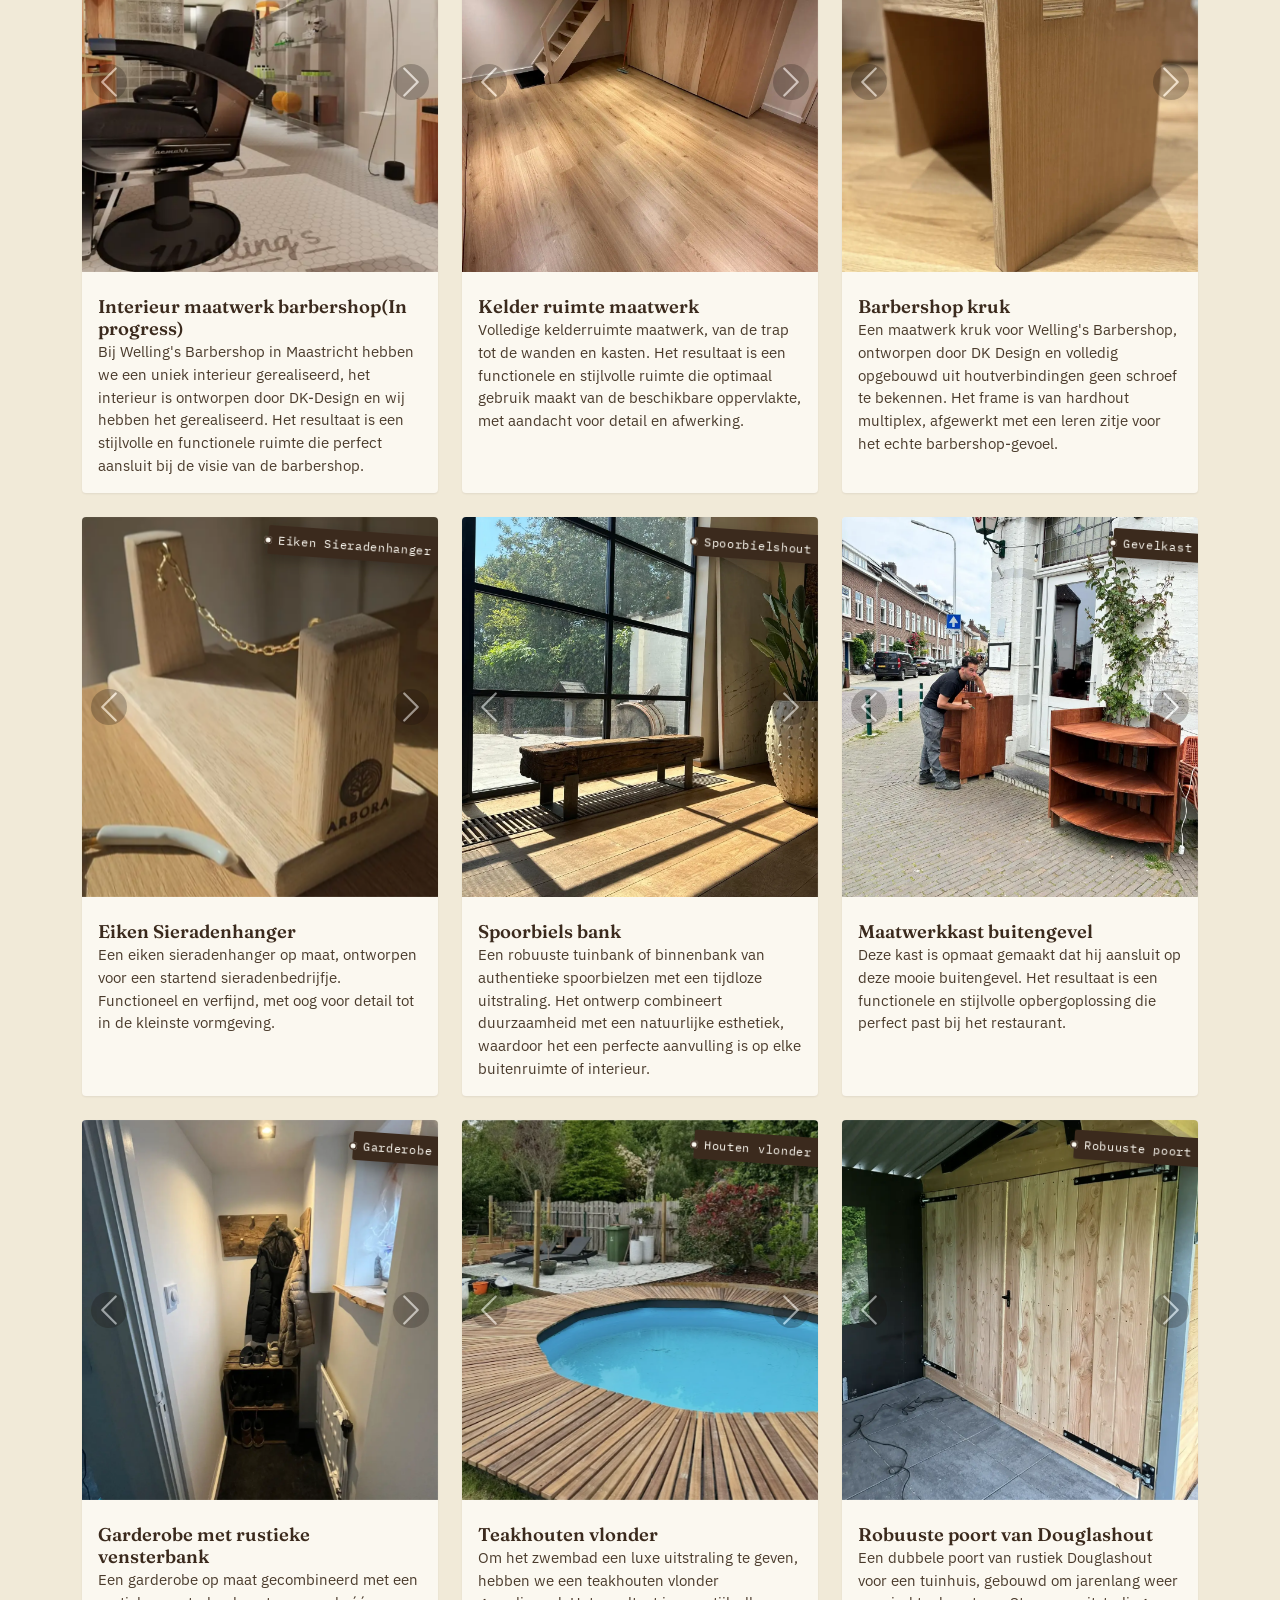
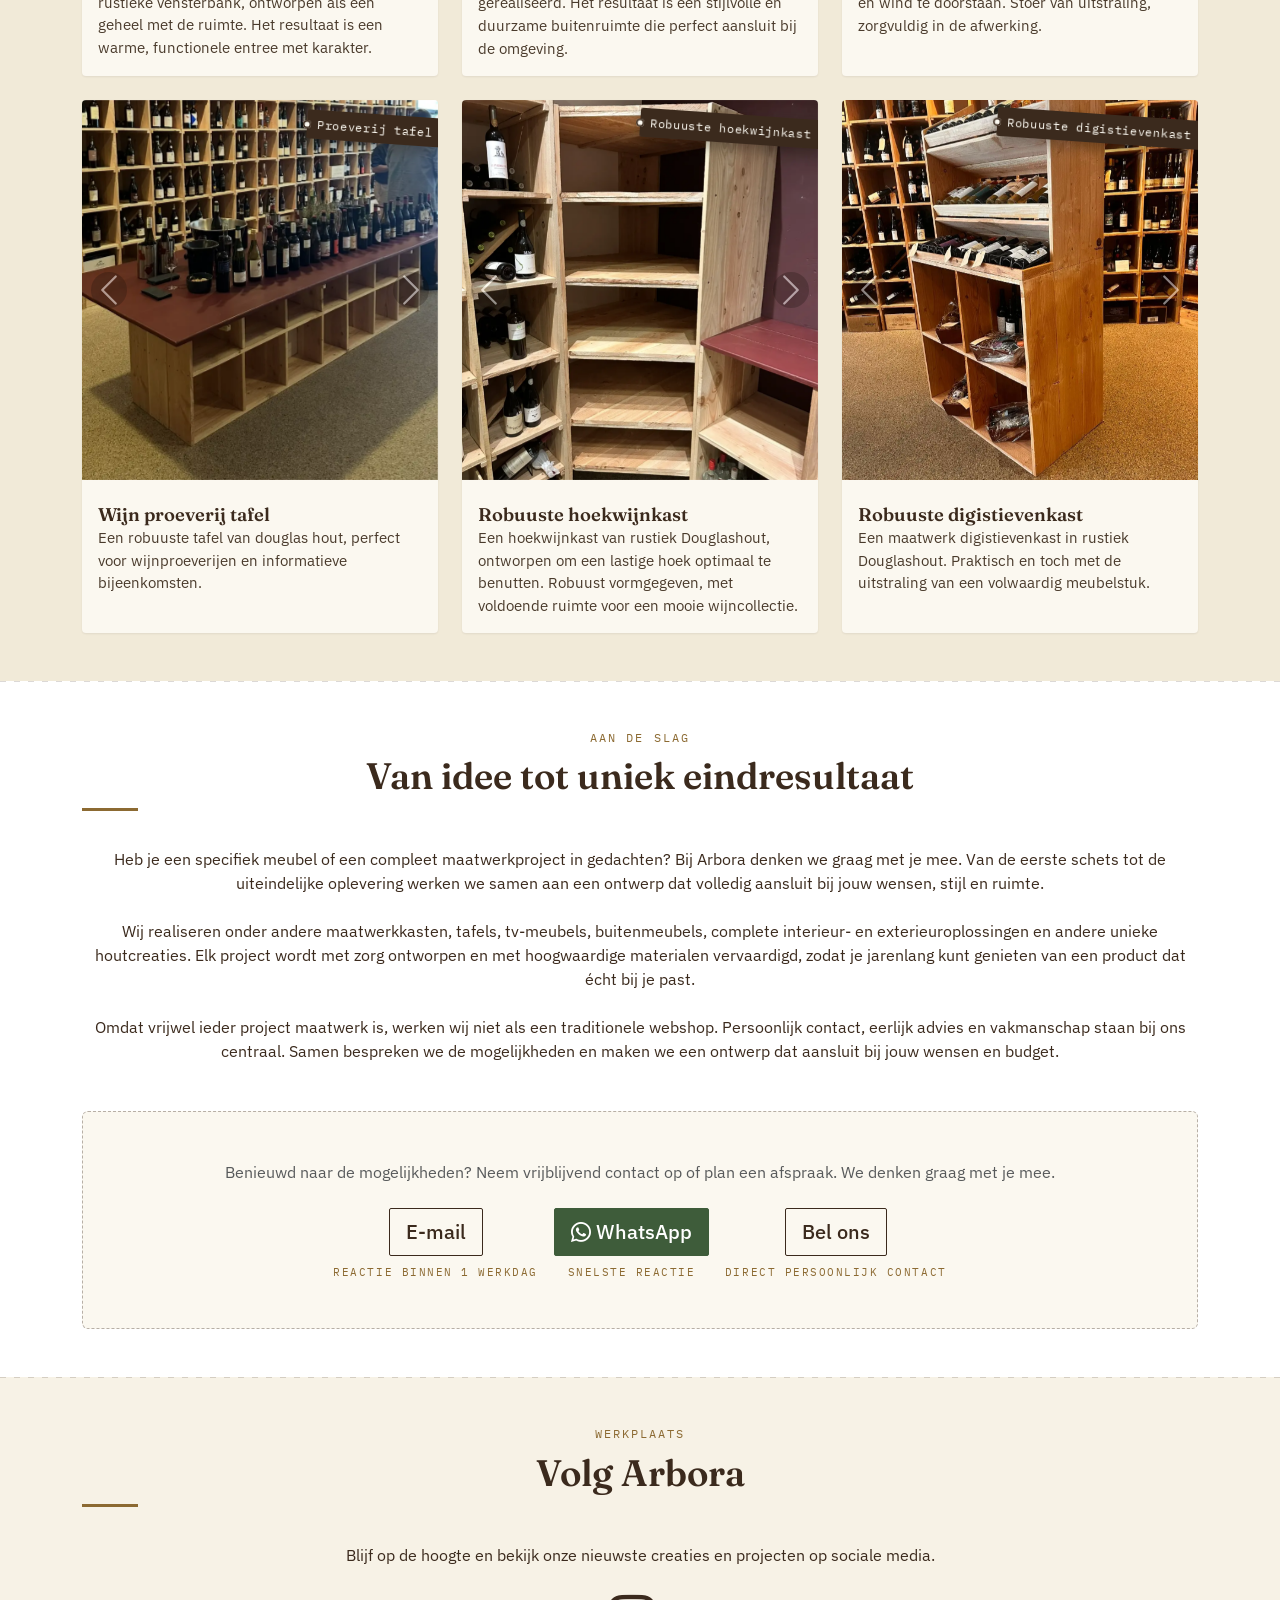
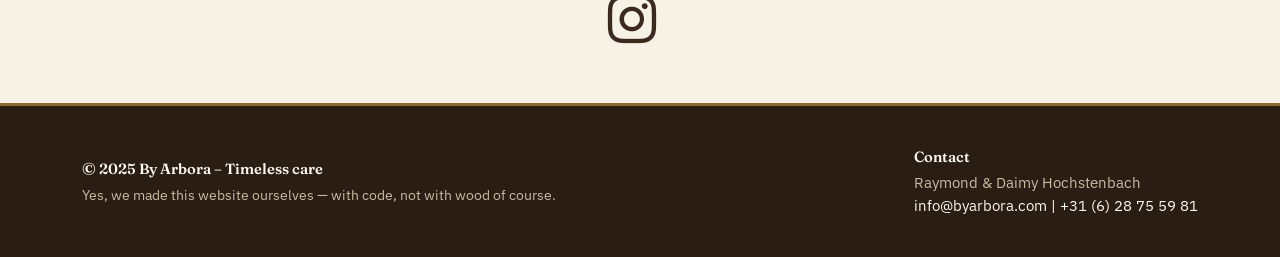
==== commit 53cabc12: "7.7" ====
--- a/index.html
+++ b/index.html
@@ -879,7 +879,7 @@
                 </div>
             </div>
 
-            <!-- Project 8: Rustieke moestuin met Douglas hout -->
+            <!-- Project 8: Rustieke moestuin met Douglas hout 
             <div class="col-lg-4 col-md-6 reveal">
                 <div class="project-card">
                     <div class="project-media">
@@ -928,8 +928,9 @@
                     </div>
                 </div>
             </div>
-
-            <!-- Project 9: Trapleuning met lokaal hout -->
+            -->
+
+            <!-- Project 9: Trapleuning met lokaal hout 
             <div class="col-lg-4 col-md-6 reveal">
                 <div class="project-card">
                     <div class="project-media">
@@ -970,7 +971,7 @@
                     </div>
                 </div>
             </div>
-
+-->
 
         </div>
         </div>
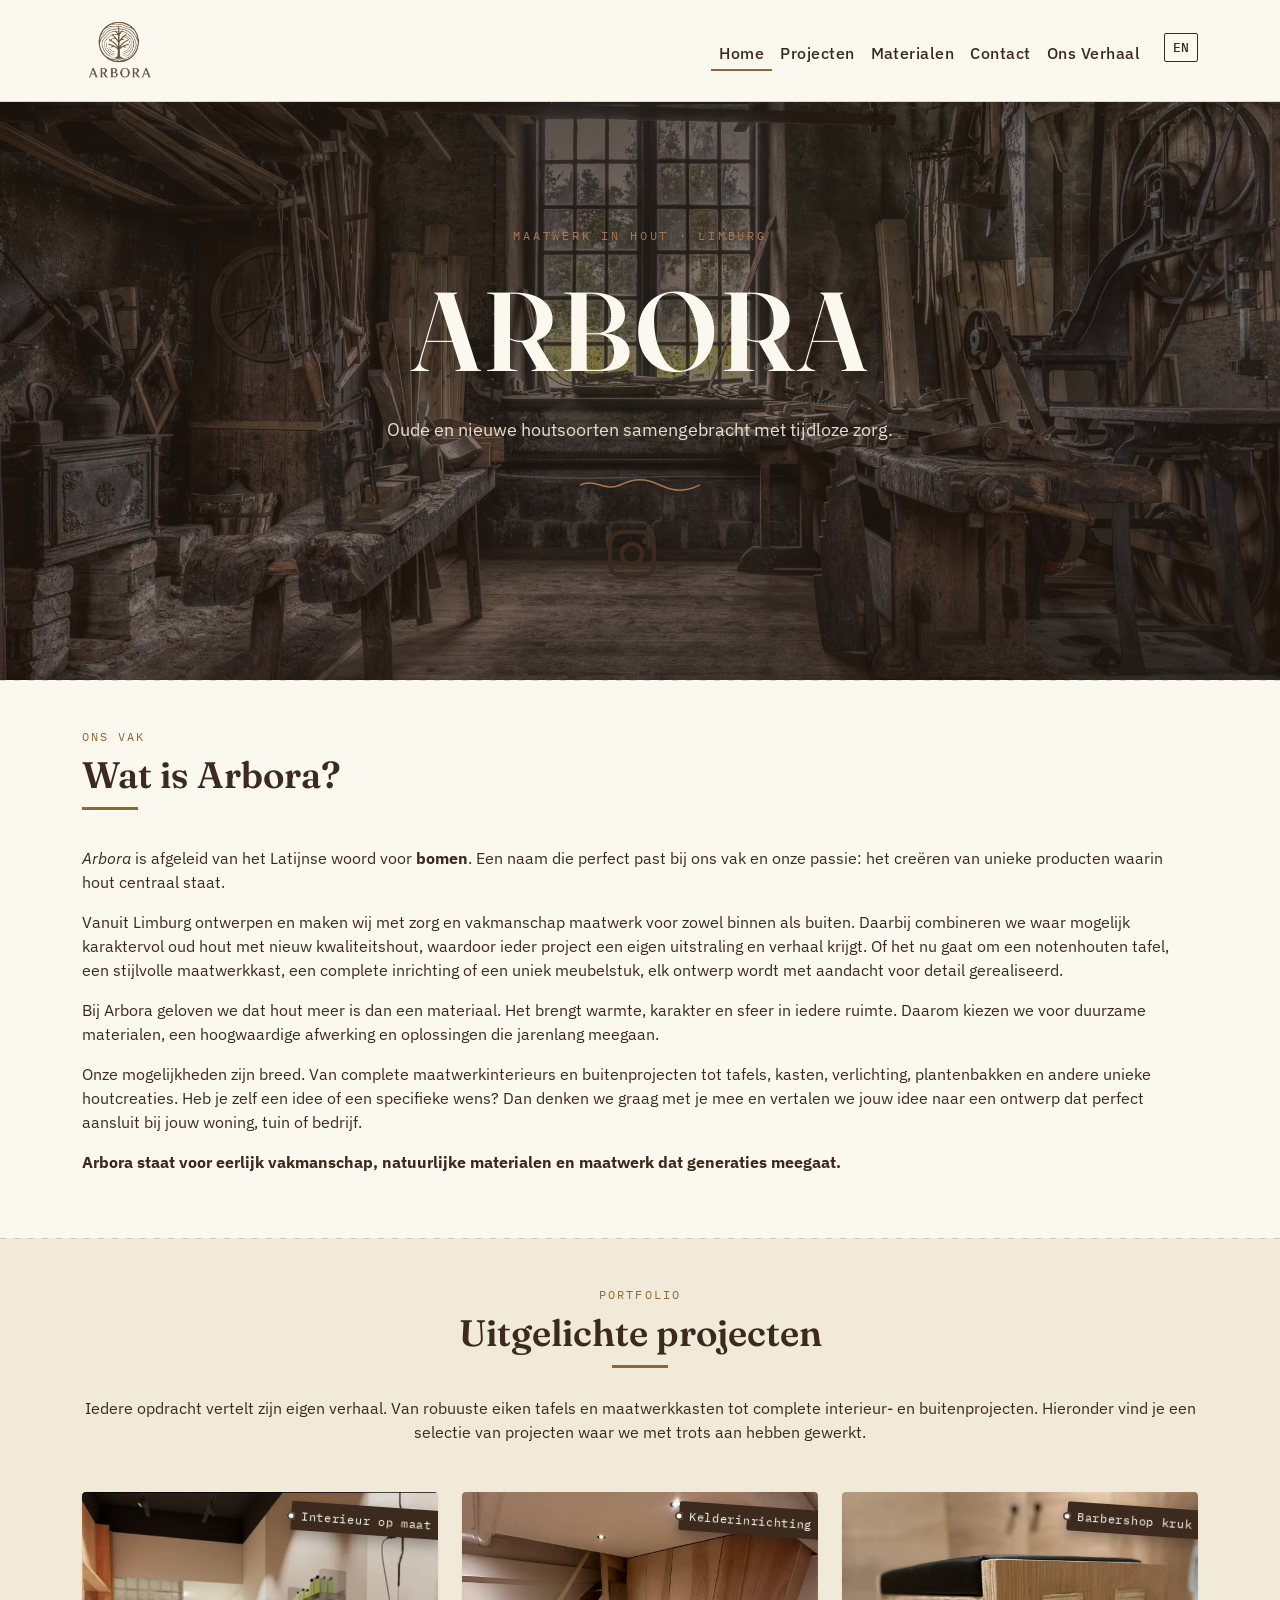
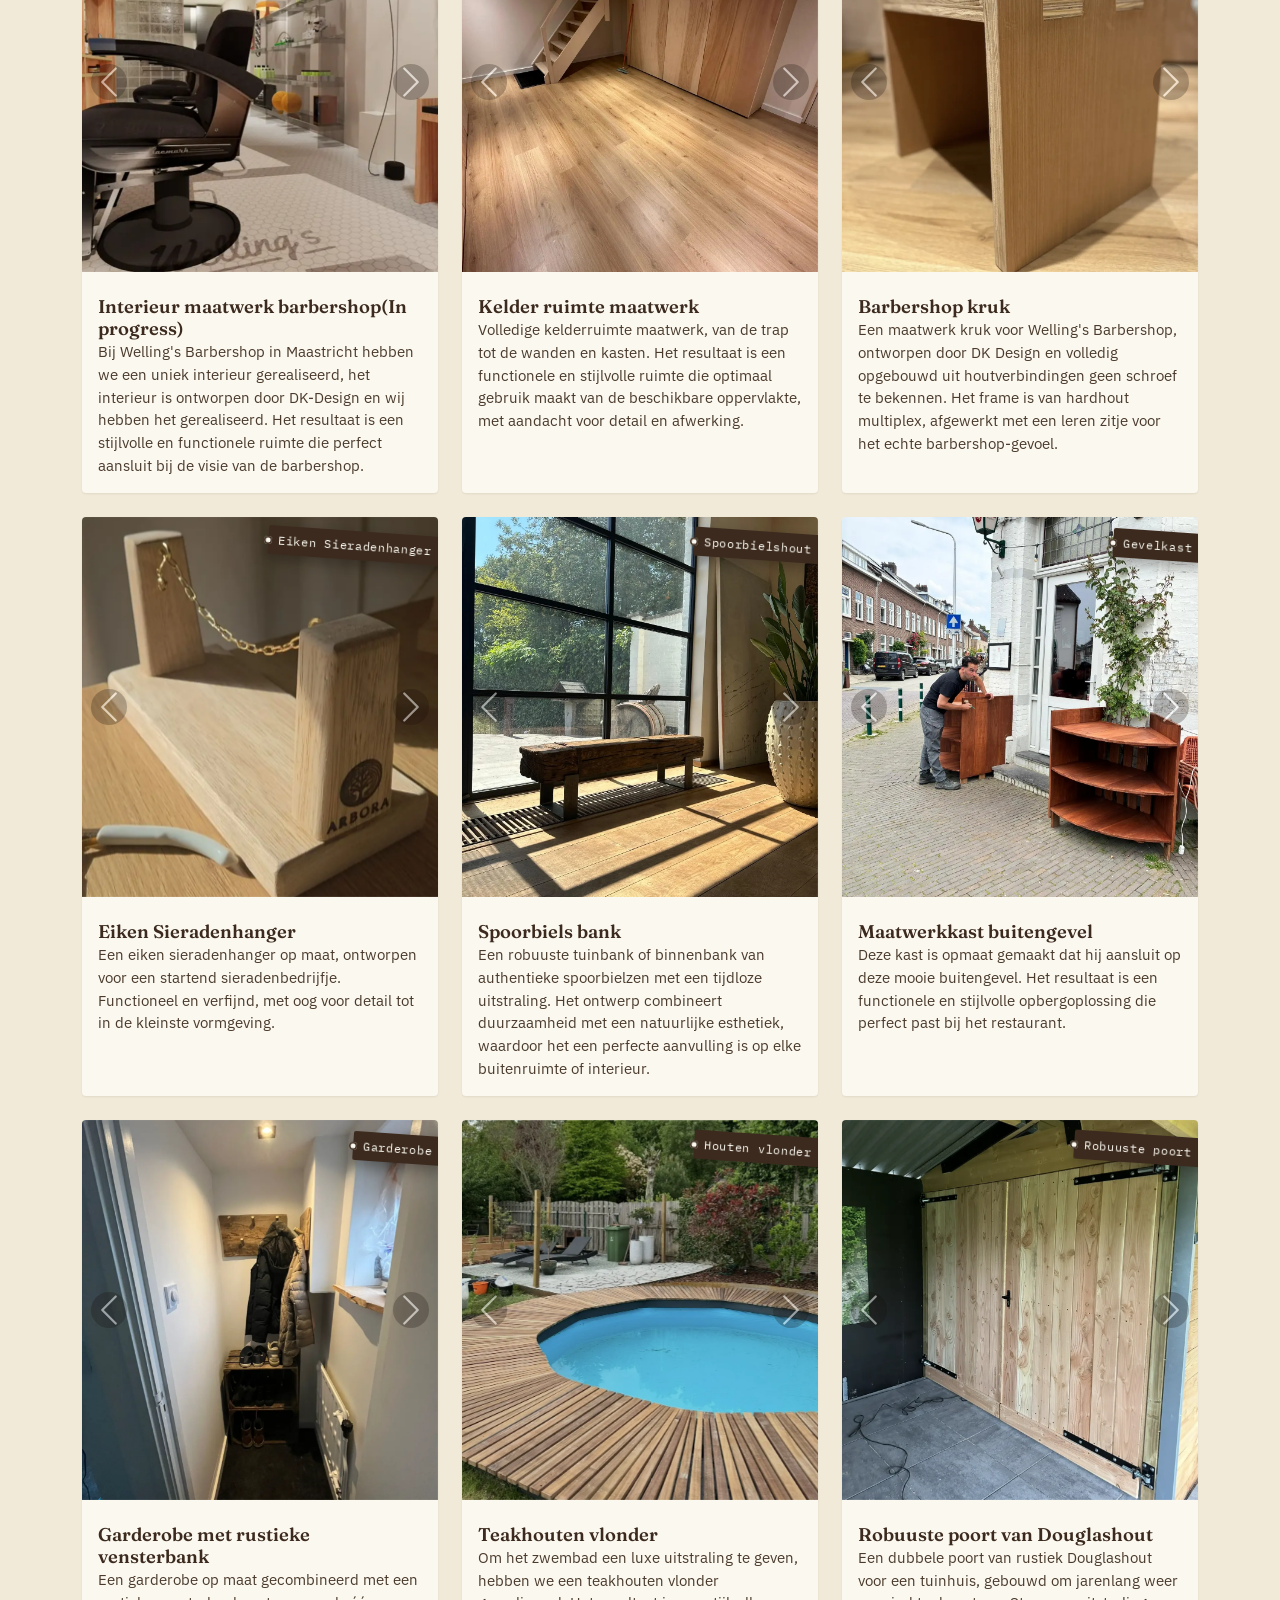
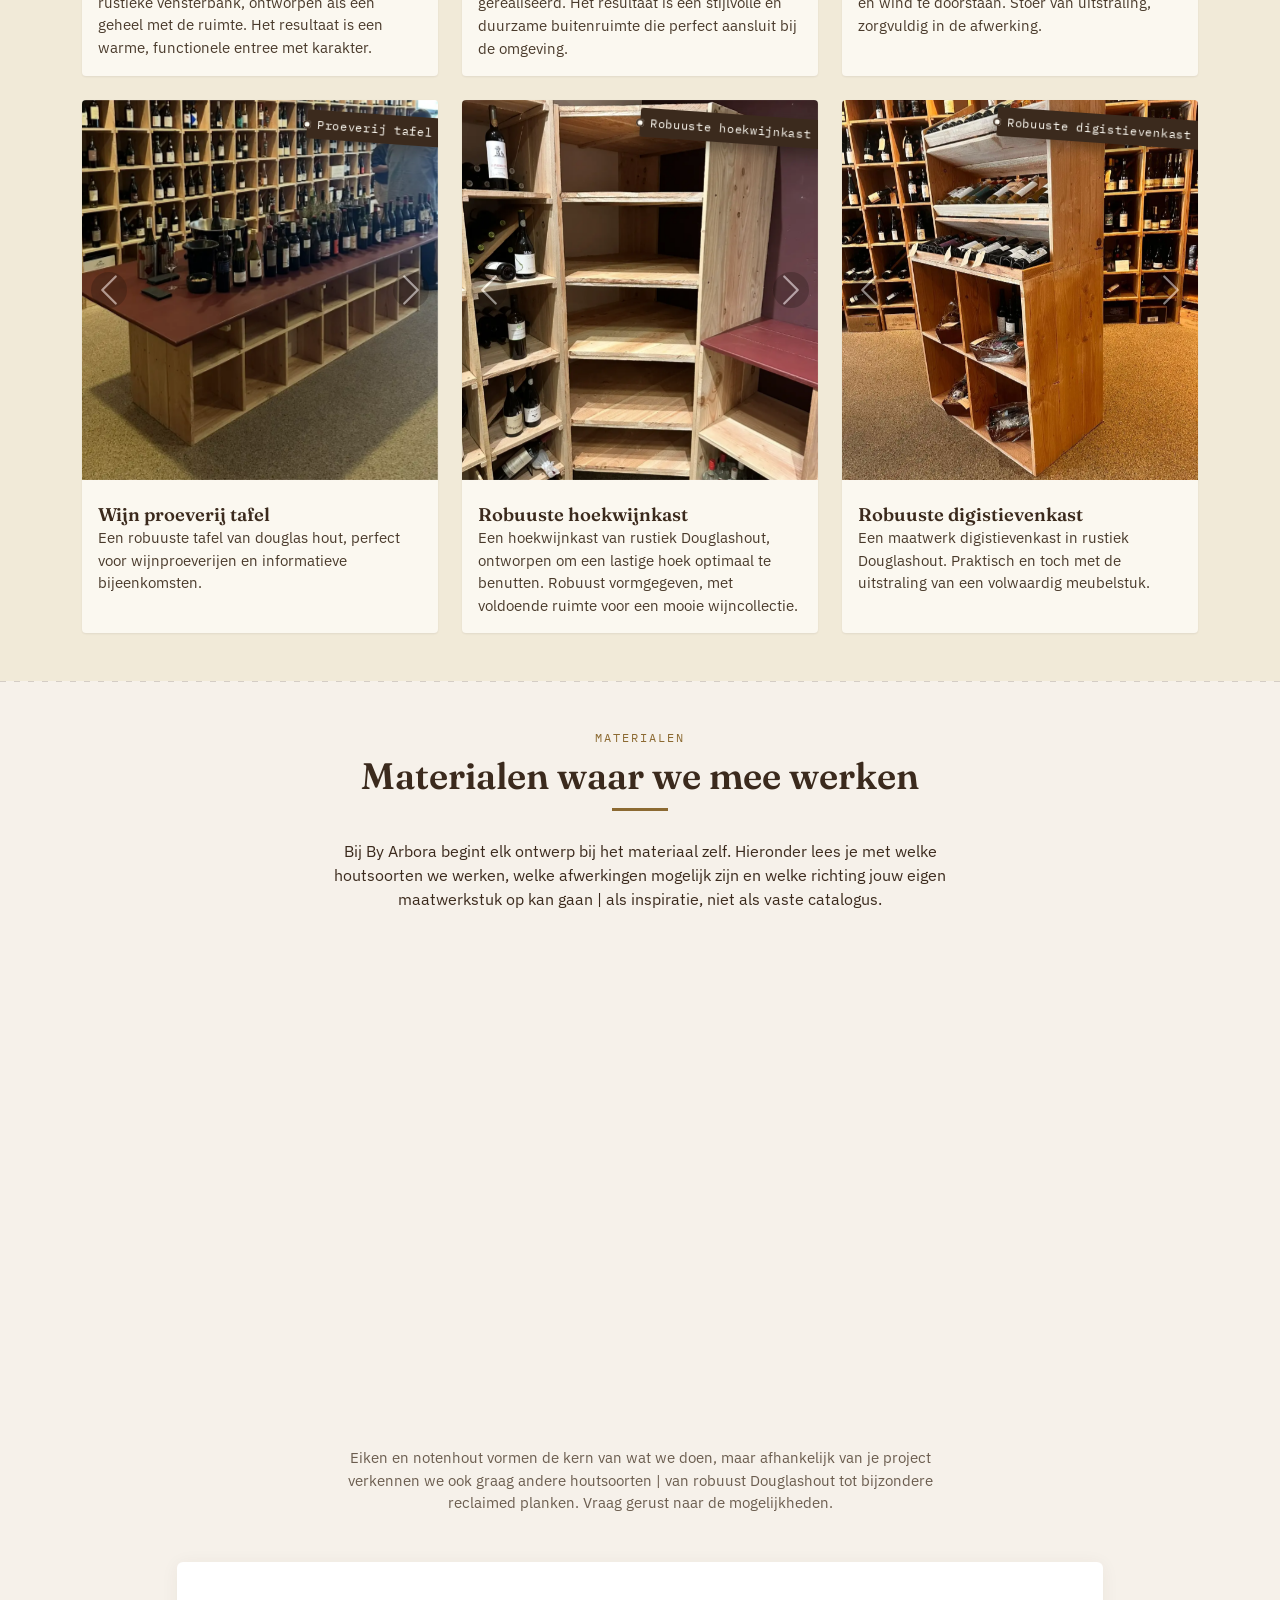
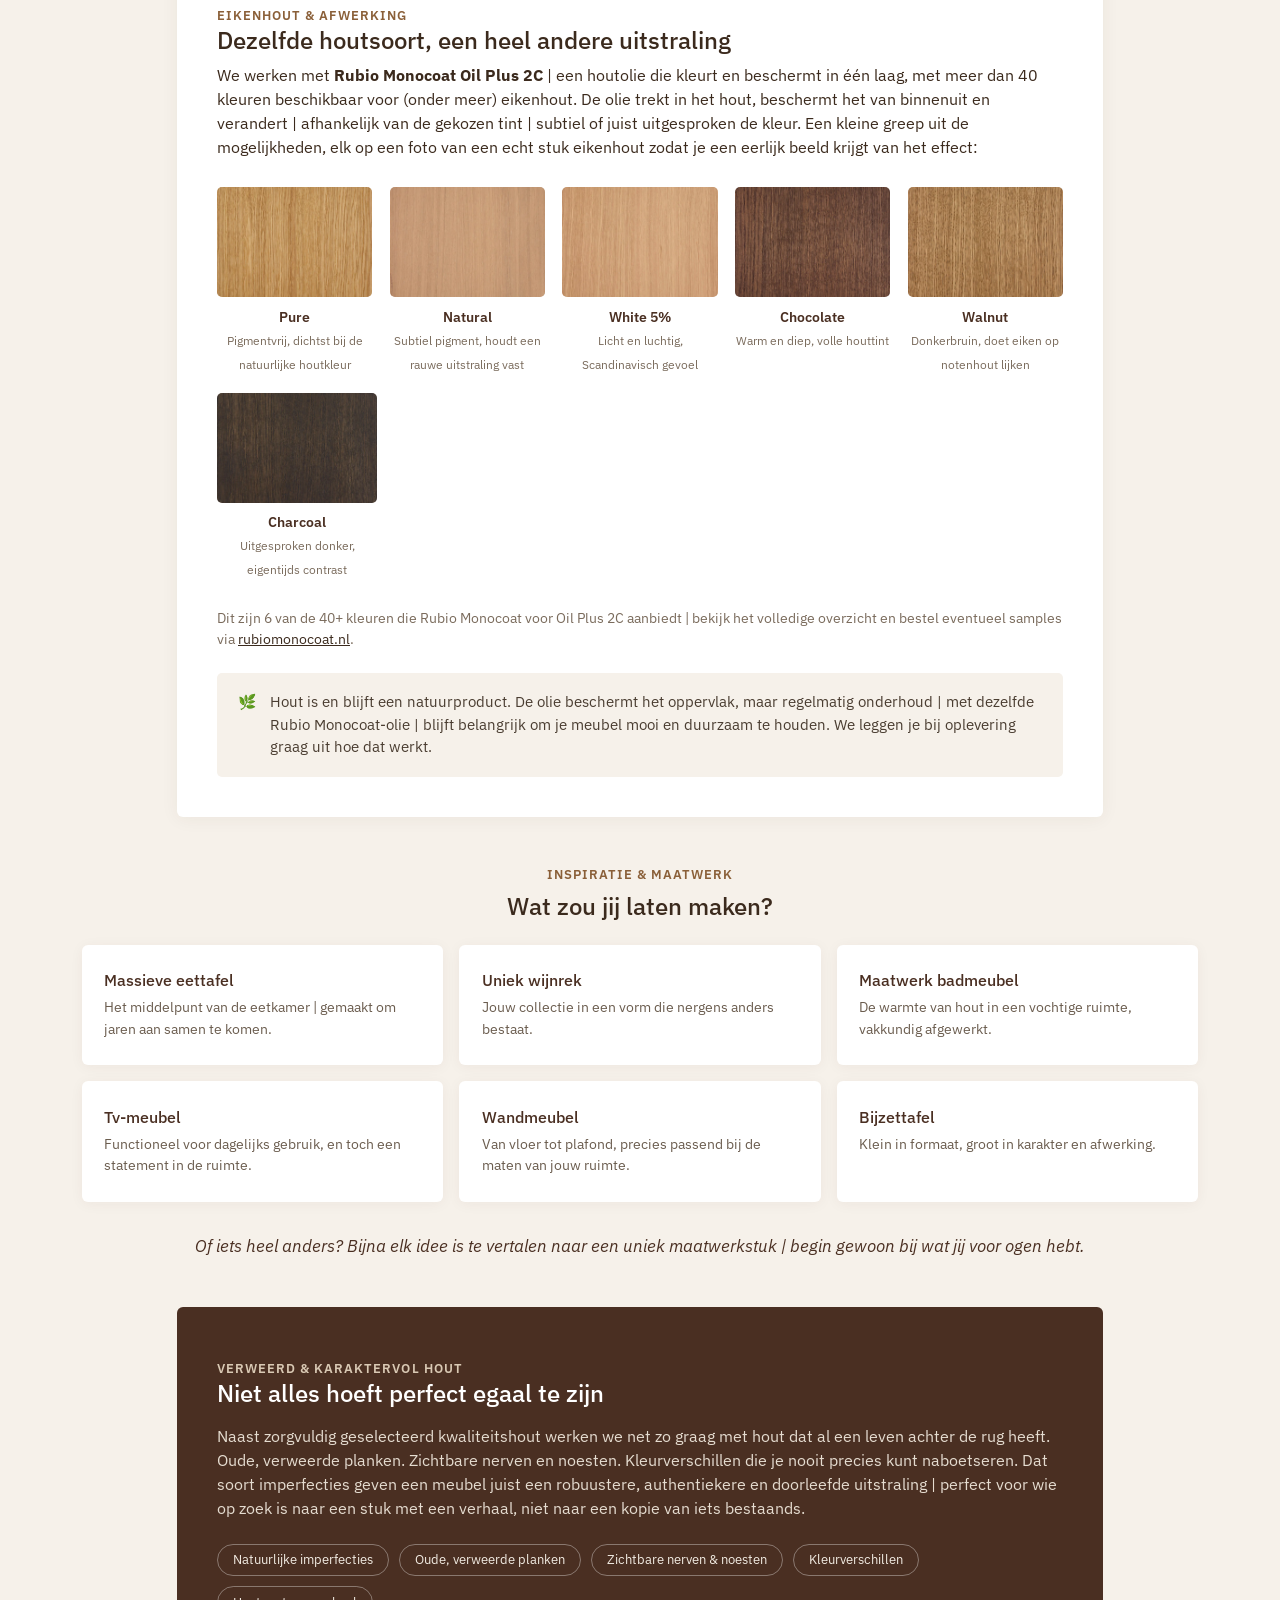
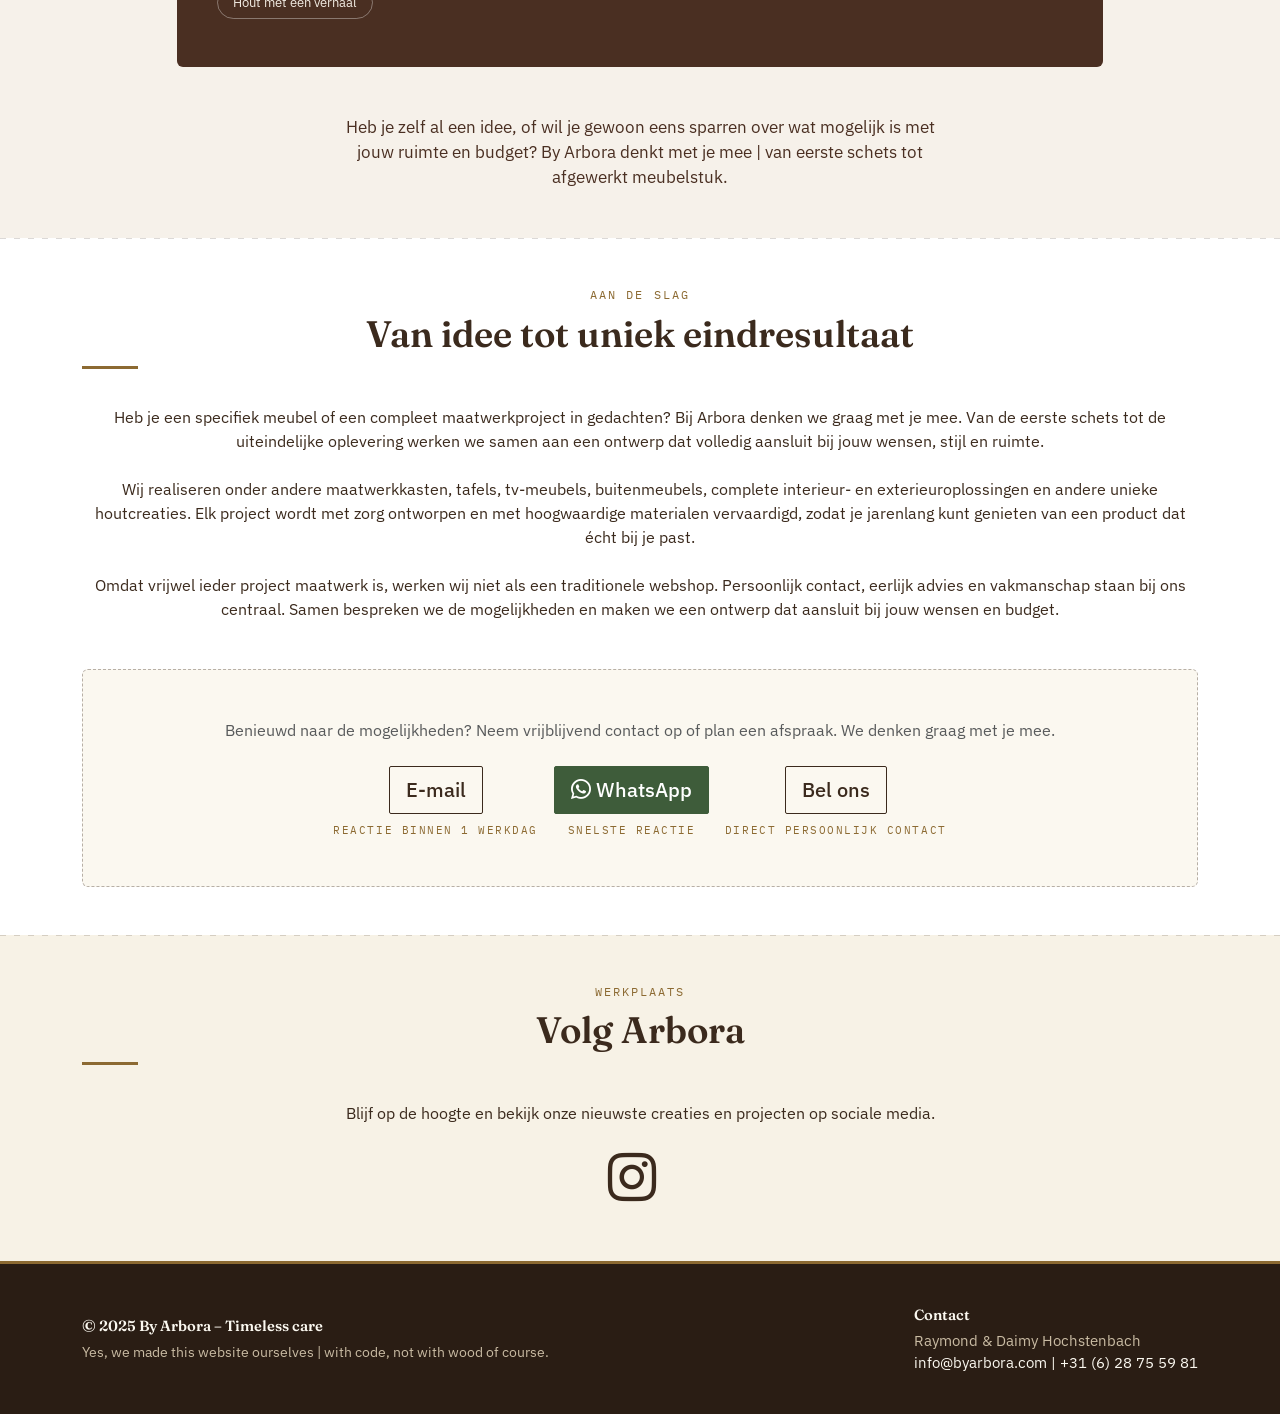
==== commit 6945a9bb: "7.8" ====
--- a/index.html
+++ b/index.html
@@ -66,6 +66,8 @@
             <div class="collapse navbar-collapse" id="navbarNav">
                 <ul class="navbar-nav ms-auto">
                     <li class="nav-item"><a class="nav-link active" href="#">Home</a></li>
+                    <li class="nav-item"><a class="nav-link" href="#projecten">Projecten</a></li>
+                    <li class="nav-item"><a class="nav-link" href="#materialen">Materialen</a></li>
                     <li class="nav-item"><a class="nav-link" href="#koop">Contact</a></li>
                     <li class="nav-item"><a class="nav-link" href="our-story.html">Ons Verhaal</a></li>
                     <li class="nav-item">
@@ -142,744 +144,730 @@
             <div class="row g-4">
 
                 <!-- Project 1: Barbershop -->
-               <div class="col-lg-4 col-md-6 reveal">
-                <div class="project-card">
-                    <div class="project-media">
-                        <div id="project1Carousel" class="carousel slide" data-bs-touch="true" data-bs-ride="false">
-                            <div class="carousel-inner">
-                                <div class="carousel-item active">
-                                    <img src="Images/Project 1/Wellings.webp" loading="lazy"
-                                        alt="">
-                                </div>
-                                <div class="carousel-item">
-                                    <img src="Images/Project 1/BarberShop.webp" loading="lazy"
-                                        alt="">
-                                </div>
-                                <div class="carousel-item">
-                                    <img src="Images/Project 1/Wellings01.webp" loading="lazy"
-                                        alt="">
-                                </div>
-                                <div class="carousel-item">
-                                    <img src="Images/Project 1/Wellings1.webp" loading="lazy"
-                                        alt="">
-                                </div>
-                                <div class="carousel-item">
-                                    <img src="Images/Project 1/Wellings2.webp" loading="lazy"
-                                        alt="">
-                                </div>
-                                <div class="carousel-item">
-                                    <img src="Images/Project 1/Wellings10.webp" loading="lazy"
-                                        alt="">
-                                </div>
-                                <div class="carousel-item">
-                                    <img src="Images/Project 1/Wellings9.webp" loading="lazy"
-                                        alt="">
-                                </div>
-                                <div class="carousel-item">
-                                    <img src="Images/Project 1/Wellings11.webp" loading="lazy"
-                                        alt="">
-                                </div>
-                                <div class="carousel-item">
-                                    <img src="Images/Project 1/Wellings3.webp" loading="lazy"
-                                        alt="">
-                                </div>
-                                <div class="carousel-item">
-                                    <img src="Images/Project 1/Wellings12.webp" loading="lazy"
-                                        alt="">
-                                </div>
-                                <div class="carousel-item">
-                                    <img src="Images/Project 1/Wellings13.webp" loading="lazy"
-                                        alt="">
-                                </div>
-                                <div class="carousel-item">
-                                    <img src="Images/Project 1/Wellings4.webp" loading="lazy"
-                                        alt="">
-                                </div>
-                                <div class="carousel-item">
-                                    <img src="Images/Project 1/Wellings5.webp" loading="lazy"
-                                        alt="">
-                                </div>
-                                <div class="carousel-item">
-                                    <img src="Images/Project 1/Wellings7.webp" loading="lazy"
-                                        alt="">
-                                </div>
-                                <div class="carousel-item">
-                                    <img src="Images/Project 1/Wellings14.webp" loading="lazy"
-                                        alt="">
-                                </div>
-                                <div class="carousel-item">
-                                    <img src="Images/Project 1/Wellings6.webp" loading="lazy"
-                                        alt="">
-                                </div>
-                            </div>
-                            <button class="carousel-control-prev" type="button" data-bs-target="#project1Carousel"
-                                data-bs-slide="prev">
-                                <span class="carousel-control-prev-icon" aria-hidden="true"></span>
-                                <span class="visually-hidden">Vorige</span>
-                            </button>
-                            <button class="carousel-control-next" type="button" data-bs-target="#project1Carousel"
-                                data-bs-slide="next">
-                                <span class="carousel-control-next-icon" aria-hidden="true"></span>
-                                <span class="visually-hidden">Volgende</span>
-                            </button>
-                        </div>
-                        <span class="material-tag">Interieur op maat</span>
-                    </div>
-                    <div class="card-body p-3 pt-4">
-                        <h3 class="card-title h5">Interieur maatwerk barbershop(In progress)</h3>
-                        <p class="card-text">
-                            Bij Welling's Barbershop in Maastricht hebben we een uniek interieur gerealiseerd, het
-                            interieur is ontworpen door DK-Design en wij hebben het gerealiseerd. Het resultaat is een
-                            stijlvolle en functionele ruimte die perfect aansluit bij de visie van de barbershop.
-                        </p>
-                    </div>
-                </div>
-            </div>
-            
-              <!-- Project 2: Kelder maatwerk -->
-            <div class="col-lg-4 col-md-6 reveal">
-                <div class="project-card">
-                    <div class="project-media">
-                        <div id="project2Carousel" class="carousel slide" data-bs-touch="true" data-bs-ride="false">
-                            <div class="carousel-inner">
-                                <div class="carousel-item active">
-                                    <img src="Images/Project 2/KastProject.webp" loading="lazy"
-                                        alt="Maatwerk kelderruimte, trap en wandkasten">
-                                </div>
-                                <div class="carousel-item">
-                                    <img src="Images/Project 2/KastProject2.webp" loading="lazy"
-                                        alt="Maatwerkkast in kelderruimte, aanzicht 2">
-                                </div>
-                                <div class="carousel-item">
-                                    <img src="Images/Project 2/KastProject3.webp" loading="lazy"
-                                        alt="Maatwerkkast in kelderruimte, aanzicht 3">
-                                </div>
-                                <div class="carousel-item">
-                                    <img src="Images/Project 2/KastProject4.webp" loading="lazy"
-                                        alt="Maatwerkkast in kelderruimte, aanzicht 4">
-                                </div>
-                                <div class="carousel-item">
-                                    <img src="Images/Project 2/KastProject5.webp" loading="lazy"
-                                        alt="Maatwerkkast in kelderruimte, aanzicht 5">
-                                </div>
-                                <div class="carousel-item">
-                                    <img src="Images/Project 2/KastProject6.webp" loading="lazy"
-                                        alt="Maatwerkkast in kelderruimte, aanzicht 6">
-                                </div>
-                                <div class="carousel-item">
-                                    <img src="Images/Project 2/KastProject7.webp" loading="lazy"
-                                        alt="Maatwerkkast in kelderruimte, aanzicht 7">
-                                </div>
-                                <div class="carousel-item">
-                                    <img src="Images/Project 2/KastProject8.webp" loading="lazy"
-                                        alt="Maatwerkkast in kelderruimte, aanzicht 8">
-                                </div>
-                                <div class="carousel-item">
-                                    <img src="Images/Project 2/KastProject9.webp" loading="lazy"
-                                        alt="Maatwerkkast in kelderruimte, aanzicht 9">
-                                </div>
-                                <div class="carousel-item">
-                                    <img src="Images/Project 2/KastProject10.webp" loading="lazy"
-                                        alt="Maatwerkkast in kelderruimte, aanzicht 10">
-                                </div>
-                            </div>
-                            <button class="carousel-control-prev" type="button" data-bs-target="#project2Carousel"
-                                data-bs-slide="prev">
-                                <span class="carousel-control-prev-icon" aria-hidden="true"></span>
-                                <span class="visually-hidden">Vorige</span>
-                            </button>
-                            <button class="carousel-control-next" type="button" data-bs-target="#project2Carousel"
-                                data-bs-slide="next">
-                                <span class="carousel-control-next-icon" aria-hidden="true"></span>
-                                <span class="visually-hidden">Volgende</span>
-                            </button>
-                        </div>
-                        <span class="material-tag">Kelderinrichting</span>
-                    </div>
-                    <div class="card-body p-3 pt-4">
-                        <h3 class="card-title h5">Kelder ruimte maatwerk</h3>
-                        <p class="card-text">
-                            Volledige kelderruimte maatwerk, van de trap tot de wanden en kasten. Het resultaat is een
-                            functionele en stijlvolle ruimte die optimaal gebruik maakt van de beschikbare oppervlakte,
-                            met aandacht voor detail en afwerking.
-                        </p>
-                    </div>
-                </div>
-            </div>
-
-             <!-- Project 11: Barbershop kruk -->
-            <div class="col-lg-4 col-md-6 reveal">
-                <div class="project-card">
-                    <div class="project-media">
-                        <div id="project11Carousel" class="carousel slide" data-bs-touch="true" data-bs-ride="false">
-                            <div class="carousel-inner">
-                                <div class="carousel-item active">
-                                    <img src="Images/Project 11/IMG_3103.webp" loading="lazy"
-                                        alt="Barbershop kruk">
-                                </div>
-                                 <div class="carousel-item">
-                                    <img src="Images/Project 11/IMG_3087.webp" loading="lazy"
-                                        alt="Detail van de barbershop kruk">
-                                </div>
-                                <div class="carousel-item">
-                                    <img src="Images/Project 11/IMG_3090.webp" loading="lazy"
-                                        alt="Detail van de barbershop kruk">
-                                </div>
-                                <div class="carousel-item">
-                                    <img src="Images/Project 11/IMG_3083.webp" loading="lazy"
-                                        alt="Detail van de barbershop kruk">
-                                </div>
-                                <div class="carousel-item">
-                                    <img src="Images/Project 11/IMG_3089.webp" loading="lazy"
-                                        alt="Detail van de barbershop kruk">
-                                </div>
-                                <div class="carousel-item">
-                                    <img src="Images/Project 11/IMG_3084.webp" loading="lazy"
-                                        alt="Detail van de barbershop kruk">
-                                </div>
-                                <div class="carousel-item">
-                                    <img src="Images/Project 11/IMG_3091.webp" loading="lazy"
-                                        alt="Detail van de barbershop kruk">
-                                </div>
-                                <div class="carousel-item">
-                                    <img src="Images/Project 11/IMG_3092.webp" loading="lazy"
-                                        alt="Detail van de barbershop kruk">
-                                </div>
-                                <div class="carousel-item">
-                                    <img src="Images/Project 11/IMG_3096.webp" loading="lazy"
-                                        alt="Detail van de barbershop kruk">
-                                </div>
-                                <div class="carousel-item">
-                                    <img src="Images/Project 11/IMG_3094.webp" loading="lazy"
-                                        alt="Detail van de barbershop kruk">
-                                </div>            
-                                <div class="carousel-item">
-                                    <img src="Images/Project 11/IMG_3093.webp" loading="lazy"
-                                        alt="Detail van de barbershop kruk">
-                                </div>
-                                <div class="carousel-item">
-                                    <img src="Images/Project 11/IMG_3098.webp" loading="lazy"
-                                        alt="Detail van de barbershop kruk">
-                                </div>
-                                <div class="carousel-item">
-                                    <img src="Images/Project 11/IMG_3099.webp" loading="lazy"
-                                        alt="Detail van de barbershop kruk">
-                                </div>
-                                <div class="carousel-item">
-                                    <img src="Images/Project 11/IMG_3100.webp" loading="lazy"
-                                        alt="Detail van de barbershop kruk">
-                                </div>
-                                <div class="carousel-item">
-                                    <img src="Images/Project 11/IMG_3102.webp" loading="lazy"
-                                        alt="Detail van de barbershop kruk">
-                                </div>
-                                <div class="carousel-item">
-                                    <img src="Images/Project 11/IMG_3085.webp" loading="lazy"
-                                        alt="Detail van de barbershop kruk">
-                                </div>
-                                <div class="carousel-item">
-                                    <img src="Images/Project 11/IMG_3086.webp" loading="lazy"
-                                        alt="Detail van de barbershop kruk">
-                                </div>
-                                <div class="carousel-item">
-                                    <img src="Images/Project 11/IMG_3104.webp" loading="lazy"
-                                        alt="Detail van de barbershop kruk">
-                                </div>
-                                <div class="carousel-item">
-                                    <img src="Images/Project 11/IMG_3057.webp" loading="lazy"
-                                        alt="Detail van de barbershop kruk">
-                                </div>
-                            </div>
-                            <button class="carousel-control-prev" type="button" data-bs-target="#project11Carousel"
-                                data-bs-slide="prev">
-                                <span class="carousel-control-prev-icon" aria-hidden="true"></span>
-                                <span class="visually-hidden">Vorige</span>
-                            </button>
-                            <button class="carousel-control-next" type="button" data-bs-target="#project11Carousel"
-                                data-bs-slide="next">
-                                <span class="carousel-control-next-icon" aria-hidden="true"></span>
-                                <span class="visually-hidden">Volgende</span>
-                            </button>
-                        </div>
-                        <span class="material-tag">Barbershop kruk</span>
-                    </div>
-                    <div class="card-body p-3 pt-4">
-                        <h3 class="card-title h5">Barbershop kruk</h3>
-                        <p class="card-text">
-                            Een maatwerk kruk voor Welling's Barbershop, ontworpen door DK Design en volledig opgebouwd uit houtverbindingen geen schroef te bekennen. 
-                            Het frame is van hardhout multiplex, afgewerkt met een leren zitje voor het echte barbershop-gevoel.
-                        </p>
-                    </div>
-                </div>
-            </div>
-
-                  <!-- Project 10: Sieraden hanger voor nieuw sieraden bedrijfje -->
-            <div class="col-lg-4 col-md-6 reveal">
-                <div class="project-card">
-                    <div class="project-media">
-                        <div id="project10Carousel" class="carousel slide" data-bs-touch="true" data-bs-ride="false">
-                            <div class="carousel-inner">
-                                <div class="carousel-item active">
-                                    <img src="Images/Project 10/SieradenHanger1.webp" loading="lazy"
-                                        alt="Sieraden hanger voor nieuw sieraden bedrijfje">
-                                </div>
-                                <div class="carousel-item">
-                                    <img src="Images/Project 10/SieradenHanger2.webp" loading="lazy"
-                                        alt="Detail van de sieraden hanger">
-                                </div>
-                            </div>
-                            <button class="carousel-control-prev" type="button" data-bs-target="#project10Carousel"
-                                data-bs-slide="prev">
-                                <span class="carousel-control-prev-icon" aria-hidden="true"></span>
-                                <span class="visually-hidden">Vorige</span>
-                            </button>
-                            <button class="carousel-control-next" type="button" data-bs-target="#project10Carousel"
-                                data-bs-slide="next">
-                                <span class="carousel-control-next-icon" aria-hidden="true"></span>
-                                <span class="visually-hidden">Volgende</span>
-                            </button>
-                        </div>
-                        <span class="material-tag">Eiken Sieradenhanger</span>
-                    </div>
-                    <div class="card-body p-3 pt-4">
-                        <h3 class="card-title h5">Eiken Sieradenhanger</h3>
-                        <p class="card-text">
-                            Een eiken sieradenhanger op maat, ontworpen voor een startend sieradenbedrijfje. 
-                            Functioneel en verfijnd, met oog voor detail tot in de kleinste vormgeving.
-                        </p>
-                    </div>
-                </div>
-            </div>
-
-            <!-- Project 3: Spoorbielsbank -->
-            <div class="col-lg-4 col-md-6 reveal">
-                <div class="project-card">
-                    <div class="project-media">
-                        <div id="project3Carousel" class="carousel slide" data-bs-touch="true" data-bs-ride="false">
-                            <div class="carousel-inner">
-                                <div class="carousel-item active">
-                                    <img src="Images/Project 3/SpoorbielsBank.webp" loading="lazy"
-                                        alt="Tuinbank gemaakt van authentieke spoorbielzen, vooraanzicht">
-                                </div>
-                                <div class="carousel-item">
-                                    <img src="Images/Project 3/SpoorbielsBank2.webp" loading="lazy"
-                                        alt="Spoorbielzen bank, detail van de houtstructuur">
-                                </div>
-                                <div class="carousel-item">
-                                    <img src="Images/Project 3/IMG_3081.webp" loading="lazy"
-                                        alt="">
-                                </div>
-                                <div class="carousel-item">
-                                    <img src="Images/Project 3/IMG_3078.webp" loading="lazy"
-                                        alt="">
-                                </div>
-                                <div class="carousel-item">
-                                    <img src="Images/Project 3/IMG_3079.webp" loading="lazy"
-                                        alt="">
-                                </div>
-                                <div class="carousel-item">
-                                    <img src="Images/Project 3/SpoorbielsBank3.webp" loading="lazy"
-                                        alt="Spoorbielzen bank geplaatst in de tuin">
-                                </div>
-                            </div>
-                            <button class="carousel-control-prev" type="button" data-bs-target="#project3Carousel"
-                                data-bs-slide="prev">
-                                <span class="carousel-control-prev-icon" aria-hidden="true"></span>
-                                <span class="visually-hidden">Vorige</span>
-                            </button>
-                            <button class="carousel-control-next" type="button" data-bs-target="#project3Carousel"
-                                data-bs-slide="next">
-                                <span class="carousel-control-next-icon" aria-hidden="true"></span>
-                                <span class="visually-hidden">Volgende</span>
-                            </button>
-                        </div>
-                        <span class="material-tag">Spoorbielshout</span>
-                    </div>
-                    <div class="card-body p-3 pt-4">
-                        <h3 class="card-title h5">Spoorbiels bank</h3>
-                        <p class="card-text">
-                            Een robuuste tuinbank of binnenbank van authentieke spoorbielzen met een tijdloze
-                            uitstraling. Het ontwerp combineert duurzaamheid met een natuurlijke esthetiek, waardoor het
-                            een perfecte aanvulling is op elke buitenruimte of interieur.
-                        </p>
-                    </div>
-                </div>
-            </div>
-
-                  <!-- Project 6: Maatwerkkast buitengevel Villeneuve -->
-            <div class="col-lg-4 col-md-6 reveal">
-                <div class="project-card">
-                    <div class="project-media">
-                        <div id="project6Carousel" class="carousel slide" data-bs-touch="true" data-bs-ride="false">
-                            <div class="carousel-inner">
-                                <div class="carousel-item active">
-                                    <img src="Images/Project 6/BuitenKast.webp" loading="lazy"
-                                        alt="Maatwerkkast buitengevel Villeneuve">
-                                </div>
-                                <div class="carousel-item">
-                                    <img src="Images/Project 6/Villeneuve1.webp" loading="lazy"
-                                        alt="Detail van de maatwerkkast buitengevel Villeneuve">
-                                </div>
-                                <div class="carousel-item">
-                                    <img src="Images/Project 6/Villeneuve2.webp" loading="lazy"
-                                        alt="Detail van de maatwerkkast buitengevel Villeneuve">
-                                </div>
-                                <div class="carousel-item">
-                                    <img src="Images/Project 6/Villeneuve4.webp" loading="lazy"
-                                        alt="Detail van de maatwerkkast buitengevel Villeneuve">
-                                </div>
-                                <div class="carousel-item">
-                                    <img src="Images/Project 6/Villeneuve3.webp" loading="lazy"
-                                        alt="Detail van de maatwerkkast buitengevel Villeneuve">
-                                </div>
-                            </div>
-                            <button class="carousel-control-prev" type="button" data-bs-target="#project6Carousel"
-                                data-bs-slide="prev">
-                                <span class="carousel-control-prev-icon" aria-hidden="true"></span>
-                                <span class="visually-hidden">Vorige</span>
-                            </button>
-                            <button class="carousel-control-next" type="button" data-bs-target="#project6Carousel"
-                                data-bs-slide="next">
-                                <span class="carousel-control-next-icon" aria-hidden="true"></span>
-                                <span class="visually-hidden">Volgende</span>
-                            </button>
-                        </div>
-                        <span class="material-tag">Gevelkast</span>
-                    </div>
-                    <div class="card-body p-3 pt-4">
-                        <h3 class="card-title h5">Maatwerkkast buitengevel</h3>
-                        <p class="card-text">
-                            Deze kast is opmaat gemaakt dat hij aansluit op deze mooie buitengevel. Het resultaat is een
-                            functionele en stijlvolle opbergoplossing die perfect past bij het restaurant.
-                        </p>
-                    </div>
-                </div>
-            </div>
- 
-            <!-- Project 7: Garderobe met rustieke vensterbank -->
-            <div class="col-lg-4 col-md-6 reveal">
-                <div class="project-card">
-                    <div class="project-media">
-                        <div id="project7Carousel" class="carousel slide" data-bs-touch="true" data-bs-ride="false">
-                            <div class="carousel-inner">
-                                <div class="carousel-item active">
-                                    <img src="Images/Project 7/IMG_3131.webp" loading="lazy"
-                                        alt="Garderobe">
-                                </div>
-                                <div class="carousel-item">
-                                    <img src="Images/Project 7/IMG_3133.webp" loading="lazy"
-                                        alt="Garderobe">
-                                </div>
-                                <div class="carousel-item">
-                                    <img src="Images/Project 7/IMG_3127.webp" loading="lazy"
-                                        alt="Garderobe">
-                                </div>
-                                <div class="carousel-item">
-                                    <img src="Images/Project 7/IMG_3128.webp" loading="lazy"
-                                        alt="Garderobe">
-                                </div>
-                                <div class="carousel-item">
-                                    <img src="Images/Project 7/IMG_3129.webp" loading="lazy"
-                                        alt="Garderobe">
-                                </div>
-                                <div class="carousel-item">
-                                    <img src="Images/Project 7/IMG_3134.webp" loading="lazy"
-                                        alt="Garderobe">
-                                </div>
-                                <div class="carousel-item">
-                                    <img src="Images/Project 7/IMG_3130.webp" loading="lazy"
-                                        alt="Garderobe">
-                                </div>
-                            </div>
-                            <button class="carousel-control-prev" type="button" data-bs-target="#project7Carousel"
-                                data-bs-slide="prev">
-                                <span class="carousel-control-prev-icon" aria-hidden="true"></span>
-                                <span class="visually-hidden">Vorige</span>
-                            </button>
-                            <button class="carousel-control-next" type="button" data-bs-target="#project7Carousel"
-                                data-bs-slide="next">
-                                <span class="carousel-control-next-icon" aria-hidden="true"></span>
-                                <span class="visually-hidden">Volgende</span>
-                            </button>
-                        </div>
-                        <span class="material-tag">Garderobe</span>
-                    </div>
-                    <div class="card-body p-3 pt-4">
-                        <h3 class="card-title h5">Garderobe met rustieke vensterbank</h3>
-                        <p class="card-text">
-                            Een garderobe op maat gecombineerd met een rustieke vensterbank, ontworpen als één geheel met de ruimte. 
-                            Het resultaat is een warme, functionele entree met karakter.
-                        </p>
-                    </div>
-                </div>
-            </div>
-
-            <!-- Project 5: Teakhouten vlonder -->
-            <div class="col-lg-4 col-md-6 reveal">
-                <div class="project-card">
-                   <div class="project-media">
-                        <div id="project5Carousel" class="carousel slide" data-bs-touch="true" data-bs-ride="false">
-                            <div class="carousel-inner">
-                                <div class="carousel-item active">
-                                    <img src="Images/Project 5/IMG_3121.webp" loading="lazy"
-                                        alt="Teakhouten vlonder">
-                                </div>
-                                <div class="carousel-item">
-                                    <img src="Images/Project 5/IMG_3109.webp" loading="lazy"
-                                        alt="Teakhouten vlonder">
-                                </div>
-                                <div class="carousel-item">
-                                    <img src="Images/Project 5/IMG_3110.webp" loading="lazy"
-                                        alt="Teakhouten vlonder">
-                                </div>
-                                <div class="carousel-item">
-                                    <img src="Images/Project 5/IMG_3112.webp" loading="lazy"
-                                        alt="Teakhouten vlonder">
-                                </div>
-                                <div class="carousel-item">
-                                    <img src="Images/Project 5/TeakVlonder.webp" loading="lazy"
-                                        alt="Teakhouten vlonder">
-                                </div>
-                                <div class="carousel-item">
-                                    <img src="Images/Project 5/IMG_3113.webp" loading="lazy"
-                                        alt="Teakhouten vlonder">
-                                </div>
-                                <div class="carousel-item">
-                                    <img src="Images/Project 5/IMG_3114.webp" loading="lazy"
-                                        alt="Teakhouten vlonder">
-                                </div>
-                                <div class="carousel-item">
-                                    <img src="Images/Project 5/IMG_3116.webp" loading="lazy"
-                                        alt="Teakhouten vlonder">
-                                </div>
-                                <div class="carousel-item">
-                                    <img src="Images/Project 5/IMG_3115.webp" loading="lazy"
-                                        alt="Teakhouten vlonder">
-                                </div>
-                                <div class="carousel-item">
-                                    <img src="Images/Project 5/IMG_3119.webp" loading="lazy"
-                                        alt="Teakhouten vlonder">
-                                </div>
-                                <div class="carousel-item">
-                                    <img src="Images/Project 5/IMG_3120.webp" loading="lazy"
-                                        alt="Teakhouten vlonder">
-                                </div>
-                            </div>
-                            <button class="carousel-control-prev" type="button" data-bs-target="#project5Carousel"
-                                data-bs-slide="prev">
-                                <span class="carousel-control-prev-icon" aria-hidden="true"></span>
-                                <span class="visually-hidden">Vorige</span>
-                            </button>
-                            <button class="carousel-control-next" type="button" data-bs-target="#project5Carousel"
-                                data-bs-slide="next">
-                                <span class="carousel-control-next-icon" aria-hidden="true"></span>
-                                <span class="visually-hidden">Volgende</span>
-                            </button>
-                        </div>
-                        <span class="material-tag">Houten vlonder</span>
-                    </div>
-                    <div class="card-body p-3 pt-4">
-                        <h3 class="card-title h5">Teakhouten vlonder</h3>
-                        <p class="card-text">
-                            Om het zwembad een luxe uitstraling te geven, hebben we een teakhouten vlonder gerealiseerd.
-                            Het resultaat is een stijlvolle en duurzame buitenruimte die perfect aansluit bij de
-                            omgeving.
-                        </p>
-                    </div>
-                </div>
-            </div>
-
-            <!-- Project 12: Tuinhuis dubbele poort rustiek douglashout -->
-            <div class="col-lg-4 col-md-6 reveal">
-                <div class="project-card">
-                    <div class="project-media">
-                        <div id="project12Carousel" class="carousel slide" data-bs-touch="true" data-bs-ride="false">
-                            <div class="carousel-inner">
-                                <div class="carousel-item active">
-                                    <img src="Images/Project 12/IMG_3071.webp" loading="lazy"
-                                        alt="Robuuste douglashouten poort">
-                                </div>
-                                <div class="carousel-item">
-                                    <img src="Images/Project 12/IMG_3068.webp" loading="lazy"
-                                        alt="Robuuste douglashouten poort">
-                                </div>
-                                <div class="carousel-item">
-                                    <img src="Images/Project 12/IMG_3069.webp" loading="lazy"
-                                        alt="Robuuste douglashouten poort">
-                                </div>
-                                <div class="carousel-item">
-                                    <img src="Images/Project 12/IMG_3070.webp" loading="lazy"
-                                        alt="Robuuste douglashouten poort">
-                                </div>
-                                <div class="carousel-item">
-                                    <img src="Images/Project 12/IMG_3072.webp" loading="lazy"
-                                        alt="Robuuste douglashouten poort">
-                                </div>
-                                <div class="carousel-item">
-                                    <img src="Images/Project 12/IMG_3073.webp" loading="lazy"
-                                        alt="Robuuste douglashouten poort">
-                                </div>
-                            </div>
-                            <button class="carousel-control-prev" type="button" data-bs-target="#project12Carousel"
-                                data-bs-slide="prev">
-                                <span class="carousel-control-prev-icon" aria-hidden="true"></span>
-                                <span class="visually-hidden">Vorige</span>
-                            </button>
-                            <button class="carousel-control-next" type="button" data-bs-target="#project12Carousel"
-                                data-bs-slide="next">
-                                <span class="carousel-control-next-icon" aria-hidden="true"></span>
-                                <span class="visually-hidden">Volgende</span>
-                            </button>
-                        </div>
-                        <span class="material-tag">Robuuste poort</span>
-                    </div>
-                    <div class="card-body p-3 pt-4">
-                        <h3 class="card-title h5">Robuuste poort van Douglashout</h3>
-                        <p class="card-text">
-                            Een dubbele poort van rustiek Douglashout voor een tuinhuis, gebouwd om jarenlang weer en wind te doorstaan. 
-                            Stoer van uitstraling, zorgvuldig in de afwerking.
-                        </p>
-                    </div>
-                </div>
-            </div>
-
-              <!-- Project 4: Wijn proeverij tafel -->
-            <div class="col-lg-4 col-md-6 reveal">
-                <div class="project-card">
-                    <div class="project-media">
-                        <div id="project4Carousel" class="carousel slide" data-bs-touch="true" data-bs-ride="false">
-                            <div class="carousel-inner">
-                                <div class="carousel-item active">
-                                    <img src="Images/Project 4/IMG_3062.webp" loading="lazy"
-                                        alt="Robuuste douglashouten tafel voor wijnproeverijen">
-                                </div>
-                                <div class="carousel-item">
-                                    <img src="Images/Project 4/IMG_3058.webp" loading="lazy"
-                                        alt="Detail van de douglashouten tafel">
-                                </div>
-                                <div class="carousel-item">
-                                    <img src="Images/Project 4/IMG_3059.webp" loading="lazy"
-                                        alt="">
-                                </div>
-                                <div class="carousel-item">
-                                    <img src="Images/Project 4/IMG_3060.webp" loading="lazy"
-                                        alt="">
-                                </div>
-                                <div class="carousel-item">
-                                    <img src="Images/Project 4/WijnTafel.webp" loading="lazy"
-                                        alt="">
-                                </div>
-
-                            </div>
-                            <button class="carousel-control-prev" type="button" data-bs-target="#project4Carousel"
-                                data-bs-slide="prev">
-                                <span class="carousel-control-prev-icon" aria-hidden="true"></span>
-                                <span class="visually-hidden">Vorige</span>
-                            </button>
-                            <button class="carousel-control-next" type="button" data-bs-target="#project4Carousel"
-                                data-bs-slide="next">
-                                <span class="carousel-control-next-icon" aria-hidden="true"></span>
-                                <span class="visually-hidden">Volgende</span>
-                            </button>
-                        </div>
-                        <span class="material-tag">Proeverij tafel</span>
-                    </div>
-                    
-                    <div class="card-body p-3 pt-4">
-                        <h3 class="card-title h5">Wijn proeverij tafel</h3>
-                        <p class="card-text">
-                            Een robuuste tafel van douglas hout, perfect voor wijnproeverijen en informatieve
-                            bijeenkomsten.
-                        </p>
-                    </div>
-                </div>
-            </div>
-
-            <!-- Project 13: Hoek wijnkast rustiek douglas hout -->
-            <div class="col-lg-4 col-md-6 reveal">
-                <div class="project-card">
-                    <div class="project-media">
-                        <div id="project13Carousel" class="carousel slide" data-bs-touch="true" data-bs-ride="false">
-                            <div class="carousel-inner">
-                                <div class="carousel-item active">
-                                    <img src="Images/Project 13/IMG_3063.webp" loading="lazy"
-                                        alt="Robuuste hoekwijnkast">
-                                </div>
-                                <div class="carousel-item">
-                                    <img src="Images/Project 13/IMG_3064.webp" loading="lazy"
-                                        alt="Robuuste hoekwijnkast">
-                                </div>
-                                <div class="carousel-item">
-                                    <img src="Images/Project 13/IMG_3065.webp" loading="lazy"
-                                        alt="Robuuste hoekwijnkast">
-                                </div>
-                                <div class="carousel-item">
-                                    <img src="Images/Project 13/IMG_3066.webp" loading="lazy"
-                                        alt="Robuuste hoekwijnkast">
-                                </div>
-                            </div>
-                            <button class="carousel-control-prev" type="button" data-bs-target="#project13Carousel"
-                                data-bs-slide="prev">
-                                <span class="carousel-control-prev-icon" aria-hidden="true"></span>
-                                <span class="visually-hidden">Vorige</span>
-                            </button>
-                            <button class="carousel-control-next" type="button" data-bs-target="#project13Carousel"
-                                data-bs-slide="next">
-                                <span class="carousel-control-next-icon" aria-hidden="true"></span>
-                                <span class="visually-hidden">Volgende</span>
-                            </button>
-                        </div>
-                        <span class="material-tag">Robuuste hoekwijnkast</span>
-                    </div>
-                    <div class="card-body p-3 pt-4">
-                        <h3 class="card-title h5">Robuuste hoekwijnkast</h3>
-                        <p class="card-text">
-                            Een hoekwijnkast van rustiek Douglashout, ontworpen om een lastige hoek optimaal te benutten. 
-                            Robuust vormgegeven, met voldoende ruimte voor een mooie wijncollectie.
-                        </p>
-                    </div>
-                </div>
-            </div>
-
-            <!-- Project 14: Rustieke digistievenkast / wijnkast -->
-            <div class="col-lg-4 col-md-6 reveal">
-                <div class="project-card">
-                    <div class="project-media">
-                        <div id="project14Carousel" class="carousel slide" data-bs-touch="true" data-bs-ride="false">
-                            <div class="carousel-inner">
-                                <div class="carousel-item active">
-                                    <img src="Images/Project 14/RobuusteDouglasWijnkast.webp" loading="lazy"
-                                        alt="Robuuste digistievenkast">
-                                </div>
-                                <div class="carousel-item">
-                                    <img src="Images/Project 14/IMG_3076.webp" loading="lazy"
-                                        alt="Detail van de digistievenkast">
-                                </div>
-                            </div>
-                            <button class="carousel-control-prev" type="button" data-bs-target="#project14Carousel"
-                                data-bs-slide="prev">
-                                <span class="carousel-control-prev-icon" aria-hidden="true"></span>
-                                <span class="visually-hidden">Vorige</span>
-                            </button>
-                            <button class="carousel-control-next" type="button" data-bs-target="#project14Carousel"
-                                data-bs-slide="next">
-                                <span class="carousel-control-next-icon" aria-hidden="true"></span>
-                                <span class="visually-hidden">Volgende</span>
-                            </button>
-                        </div>
-                        <span class="material-tag">Robuuste digistievenkast</span>
-                    </div>
-                    <div class="card-body p-3 pt-4">
-                        <h3 class="card-title h5">Robuuste digistievenkast</h3>
-                        <p class="card-text">
-                            Een maatwerk digistievenkast in rustiek Douglashout. 
-                            Praktisch en toch met de uitstraling van een volwaardig meubelstuk.
-                        </p>
-                    </div>
-                </div>
-            </div>
-
-            <!-- Project 8: Rustieke moestuin met Douglas hout 
+                <div class="col-lg-4 col-md-6 reveal">
+                    <div class="project-card">
+                        <div class="project-media">
+                            <div id="project1Carousel" class="carousel slide" data-bs-touch="true" data-bs-ride="false">
+                                <div class="carousel-inner">
+                                    <div class="carousel-item active">
+                                        <img src="Images/Project 1/Wellings.webp" loading="lazy" alt="">
+                                    </div>
+                                    <div class="carousel-item">
+                                        <img src="Images/Project 1/BarberShop.webp" loading="lazy" alt="">
+                                    </div>
+                                    <div class="carousel-item">
+                                        <img src="Images/Project 1/Wellings01.webp" loading="lazy" alt="">
+                                    </div>
+                                    <div class="carousel-item">
+                                        <img src="Images/Project 1/Wellings1.webp" loading="lazy" alt="">
+                                    </div>
+                                    <div class="carousel-item">
+                                        <img src="Images/Project 1/Wellings2.webp" loading="lazy" alt="">
+                                    </div>
+                                    <div class="carousel-item">
+                                        <img src="Images/Project 1/Wellings10.webp" loading="lazy" alt="">
+                                    </div>
+                                    <div class="carousel-item">
+                                        <img src="Images/Project 1/Wellings9.webp" loading="lazy" alt="">
+                                    </div>
+                                    <div class="carousel-item">
+                                        <img src="Images/Project 1/Wellings11.webp" loading="lazy" alt="">
+                                    </div>
+                                    <div class="carousel-item">
+                                        <img src="Images/Project 1/Wellings3.webp" loading="lazy" alt="">
+                                    </div>
+                                    <div class="carousel-item">
+                                        <img src="Images/Project 1/Wellings12.webp" loading="lazy" alt="">
+                                    </div>
+                                    <div class="carousel-item">
+                                        <img src="Images/Project 1/Wellings13.webp" loading="lazy" alt="">
+                                    </div>
+                                    <div class="carousel-item">
+                                        <img src="Images/Project 1/Wellings4.webp" loading="lazy" alt="">
+                                    </div>
+                                    <div class="carousel-item">
+                                        <img src="Images/Project 1/Wellings5.webp" loading="lazy" alt="">
+                                    </div>
+                                    <div class="carousel-item">
+                                        <img src="Images/Project 1/Wellings7.webp" loading="lazy" alt="">
+                                    </div>
+                                    <div class="carousel-item">
+                                        <img src="Images/Project 1/Wellings14.webp" loading="lazy" alt="">
+                                    </div>
+                                    <div class="carousel-item">
+                                        <img src="Images/Project 1/Wellings6.webp" loading="lazy" alt="">
+                                    </div>
+                                </div>
+                                <button class="carousel-control-prev" type="button" data-bs-target="#project1Carousel"
+                                    data-bs-slide="prev">
+                                    <span class="carousel-control-prev-icon" aria-hidden="true"></span>
+                                    <span class="visually-hidden">Vorige</span>
+                                </button>
+                                <button class="carousel-control-next" type="button" data-bs-target="#project1Carousel"
+                                    data-bs-slide="next">
+                                    <span class="carousel-control-next-icon" aria-hidden="true"></span>
+                                    <span class="visually-hidden">Volgende</span>
+                                </button>
+                            </div>
+                            <span class="material-tag">Interieur op maat</span>
+                        </div>
+                        <div class="card-body p-3 pt-4">
+                            <h3 class="card-title h5">Interieur maatwerk barbershop(In progress)</h3>
+                            <p class="card-text">
+                                Bij Welling's Barbershop in Maastricht hebben we een uniek interieur gerealiseerd, het
+                                interieur is ontworpen door DK-Design en wij hebben het gerealiseerd. Het resultaat is
+                                een
+                                stijlvolle en functionele ruimte die perfect aansluit bij de visie van de barbershop.
+                            </p>
+                        </div>
+                    </div>
+                </div>
+
+                <!-- Project 2: Kelder maatwerk -->
+                <div class="col-lg-4 col-md-6 reveal">
+                    <div class="project-card">
+                        <div class="project-media">
+                            <div id="project2Carousel" class="carousel slide" data-bs-touch="true" data-bs-ride="false">
+                                <div class="carousel-inner">
+                                    <div class="carousel-item active">
+                                        <img src="Images/Project 2/KastProject.webp" loading="lazy"
+                                            alt="Maatwerk kelderruimte, trap en wandkasten">
+                                    </div>
+                                    <div class="carousel-item">
+                                        <img src="Images/Project 2/KastProject2.webp" loading="lazy"
+                                            alt="Maatwerkkast in kelderruimte, aanzicht 2">
+                                    </div>
+                                    <div class="carousel-item">
+                                        <img src="Images/Project 2/KastProject3.webp" loading="lazy"
+                                            alt="Maatwerkkast in kelderruimte, aanzicht 3">
+                                    </div>
+                                    <div class="carousel-item">
+                                        <img src="Images/Project 2/KastProject4.webp" loading="lazy"
+                                            alt="Maatwerkkast in kelderruimte, aanzicht 4">
+                                    </div>
+                                    <div class="carousel-item">
+                                        <img src="Images/Project 2/KastProject5.webp" loading="lazy"
+                                            alt="Maatwerkkast in kelderruimte, aanzicht 5">
+                                    </div>
+                                    <div class="carousel-item">
+                                        <img src="Images/Project 2/KastProject6.webp" loading="lazy"
+                                            alt="Maatwerkkast in kelderruimte, aanzicht 6">
+                                    </div>
+                                    <div class="carousel-item">
+                                        <img src="Images/Project 2/KastProject7.webp" loading="lazy"
+                                            alt="Maatwerkkast in kelderruimte, aanzicht 7">
+                                    </div>
+                                    <div class="carousel-item">
+                                        <img src="Images/Project 2/KastProject8.webp" loading="lazy"
+                                            alt="Maatwerkkast in kelderruimte, aanzicht 8">
+                                    </div>
+                                    <div class="carousel-item">
+                                        <img src="Images/Project 2/KastProject9.webp" loading="lazy"
+                                            alt="Maatwerkkast in kelderruimte, aanzicht 9">
+                                    </div>
+                                    <div class="carousel-item">
+                                        <img src="Images/Project 2/KastProject10.webp" loading="lazy"
+                                            alt="Maatwerkkast in kelderruimte, aanzicht 10">
+                                    </div>
+                                </div>
+                                <button class="carousel-control-prev" type="button" data-bs-target="#project2Carousel"
+                                    data-bs-slide="prev">
+                                    <span class="carousel-control-prev-icon" aria-hidden="true"></span>
+                                    <span class="visually-hidden">Vorige</span>
+                                </button>
+                                <button class="carousel-control-next" type="button" data-bs-target="#project2Carousel"
+                                    data-bs-slide="next">
+                                    <span class="carousel-control-next-icon" aria-hidden="true"></span>
+                                    <span class="visually-hidden">Volgende</span>
+                                </button>
+                            </div>
+                            <span class="material-tag">Kelderinrichting</span>
+                        </div>
+                        <div class="card-body p-3 pt-4">
+                            <h3 class="card-title h5">Kelder ruimte maatwerk</h3>
+                            <p class="card-text">
+                                Volledige kelderruimte maatwerk, van de trap tot de wanden en kasten. Het resultaat is
+                                een
+                                functionele en stijlvolle ruimte die optimaal gebruik maakt van de beschikbare
+                                oppervlakte,
+                                met aandacht voor detail en afwerking.
+                            </p>
+                        </div>
+                    </div>
+                </div>
+
+                <!-- Project 11: Barbershop kruk -->
+                <div class="col-lg-4 col-md-6 reveal">
+                    <div class="project-card">
+                        <div class="project-media">
+                            <div id="project11Carousel" class="carousel slide" data-bs-touch="true"
+                                data-bs-ride="false">
+                                <div class="carousel-inner">
+                                    <div class="carousel-item active">
+                                        <img src="Images/Project 11/IMG_3103.webp" loading="lazy" alt="Barbershop kruk">
+                                    </div>
+                                    <div class="carousel-item">
+                                        <img src="Images/Project 11/IMG_3087.webp" loading="lazy"
+                                            alt="Detail van de barbershop kruk">
+                                    </div>
+                                    <div class="carousel-item">
+                                        <img src="Images/Project 11/IMG_3090.webp" loading="lazy"
+                                            alt="Detail van de barbershop kruk">
+                                    </div>
+                                    <div class="carousel-item">
+                                        <img src="Images/Project 11/IMG_3083.webp" loading="lazy"
+                                            alt="Detail van de barbershop kruk">
+                                    </div>
+                                    <div class="carousel-item">
+                                        <img src="Images/Project 11/IMG_3089.webp" loading="lazy"
+                                            alt="Detail van de barbershop kruk">
+                                    </div>
+                                    <div class="carousel-item">
+                                        <img src="Images/Project 11/IMG_3084.webp" loading="lazy"
+                                            alt="Detail van de barbershop kruk">
+                                    </div>
+                                    <div class="carousel-item">
+                                        <img src="Images/Project 11/IMG_3091.webp" loading="lazy"
+                                            alt="Detail van de barbershop kruk">
+                                    </div>
+                                    <div class="carousel-item">
+                                        <img src="Images/Project 11/IMG_3092.webp" loading="lazy"
+                                            alt="Detail van de barbershop kruk">
+                                    </div>
+                                    <div class="carousel-item">
+                                        <img src="Images/Project 11/IMG_3096.webp" loading="lazy"
+                                            alt="Detail van de barbershop kruk">
+                                    </div>
+                                    <div class="carousel-item">
+                                        <img src="Images/Project 11/IMG_3094.webp" loading="lazy"
+                                            alt="Detail van de barbershop kruk">
+                                    </div>
+                                    <div class="carousel-item">
+                                        <img src="Images/Project 11/IMG_3093.webp" loading="lazy"
+                                            alt="Detail van de barbershop kruk">
+                                    </div>
+                                    <div class="carousel-item">
+                                        <img src="Images/Project 11/IMG_3098.webp" loading="lazy"
+                                            alt="Detail van de barbershop kruk">
+                                    </div>
+                                    <div class="carousel-item">
+                                        <img src="Images/Project 11/IMG_3099.webp" loading="lazy"
+                                            alt="Detail van de barbershop kruk">
+                                    </div>
+                                    <div class="carousel-item">
+                                        <img src="Images/Project 11/IMG_3100.webp" loading="lazy"
+                                            alt="Detail van de barbershop kruk">
+                                    </div>
+                                    <div class="carousel-item">
+                                        <img src="Images/Project 11/IMG_3102.webp" loading="lazy"
+                                            alt="Detail van de barbershop kruk">
+                                    </div>
+                                    <div class="carousel-item">
+                                        <img src="Images/Project 11/IMG_3085.webp" loading="lazy"
+                                            alt="Detail van de barbershop kruk">
+                                    </div>
+                                    <div class="carousel-item">
+                                        <img src="Images/Project 11/IMG_3086.webp" loading="lazy"
+                                            alt="Detail van de barbershop kruk">
+                                    </div>
+                                    <div class="carousel-item">
+                                        <img src="Images/Project 11/IMG_3104.webp" loading="lazy"
+                                            alt="Detail van de barbershop kruk">
+                                    </div>
+                                    <div class="carousel-item">
+                                        <img src="Images/Project 11/IMG_3057.webp" loading="lazy"
+                                            alt="Detail van de barbershop kruk">
+                                    </div>
+                                </div>
+                                <button class="carousel-control-prev" type="button" data-bs-target="#project11Carousel"
+                                    data-bs-slide="prev">
+                                    <span class="carousel-control-prev-icon" aria-hidden="true"></span>
+                                    <span class="visually-hidden">Vorige</span>
+                                </button>
+                                <button class="carousel-control-next" type="button" data-bs-target="#project11Carousel"
+                                    data-bs-slide="next">
+                                    <span class="carousel-control-next-icon" aria-hidden="true"></span>
+                                    <span class="visually-hidden">Volgende</span>
+                                </button>
+                            </div>
+                            <span class="material-tag">Barbershop kruk</span>
+                        </div>
+                        <div class="card-body p-3 pt-4">
+                            <h3 class="card-title h5">Barbershop kruk</h3>
+                            <p class="card-text">
+                                Een maatwerk kruk voor Welling's Barbershop, ontworpen door DK Design en volledig
+                                opgebouwd uit houtverbindingen geen schroef te bekennen.
+                                Het frame is van hardhout multiplex, afgewerkt met een leren zitje voor het echte
+                                barbershop-gevoel.
+                            </p>
+                        </div>
+                    </div>
+                </div>
+
+                <!-- Project 10: Sieraden hanger voor nieuw sieraden bedrijfje -->
+                <div class="col-lg-4 col-md-6 reveal">
+                    <div class="project-card">
+                        <div class="project-media">
+                            <div id="project10Carousel" class="carousel slide" data-bs-touch="true"
+                                data-bs-ride="false">
+                                <div class="carousel-inner">
+                                    <div class="carousel-item active">
+                                        <img src="Images/Project 10/SieradenHanger1.webp" loading="lazy"
+                                            alt="Sieraden hanger voor nieuw sieraden bedrijfje">
+                                    </div>
+                                    <div class="carousel-item">
+                                        <img src="Images/Project 10/SieradenHanger2.webp" loading="lazy"
+                                            alt="Detail van de sieraden hanger">
+                                    </div>
+                                </div>
+                                <button class="carousel-control-prev" type="button" data-bs-target="#project10Carousel"
+                                    data-bs-slide="prev">
+                                    <span class="carousel-control-prev-icon" aria-hidden="true"></span>
+                                    <span class="visually-hidden">Vorige</span>
+                                </button>
+                                <button class="carousel-control-next" type="button" data-bs-target="#project10Carousel"
+                                    data-bs-slide="next">
+                                    <span class="carousel-control-next-icon" aria-hidden="true"></span>
+                                    <span class="visually-hidden">Volgende</span>
+                                </button>
+                            </div>
+                            <span class="material-tag">Eiken Sieradenhanger</span>
+                        </div>
+                        <div class="card-body p-3 pt-4">
+                            <h3 class="card-title h5">Eiken Sieradenhanger</h3>
+                            <p class="card-text">
+                                Een eiken sieradenhanger op maat, ontworpen voor een startend sieradenbedrijfje.
+                                Functioneel en verfijnd, met oog voor detail tot in de kleinste vormgeving.
+                            </p>
+                        </div>
+                    </div>
+                </div>
+
+                <!-- Project 3: Spoorbielsbank -->
+                <div class="col-lg-4 col-md-6 reveal">
+                    <div class="project-card">
+                        <div class="project-media">
+                            <div id="project3Carousel" class="carousel slide" data-bs-touch="true" data-bs-ride="false">
+                                <div class="carousel-inner">
+                                    <div class="carousel-item active">
+                                        <img src="Images/Project 3/SpoorbielsBank.webp" loading="lazy"
+                                            alt="Tuinbank gemaakt van authentieke spoorbielzen, vooraanzicht">
+                                    </div>
+                                    <div class="carousel-item">
+                                        <img src="Images/Project 3/SpoorbielsBank2.webp" loading="lazy"
+                                            alt="Spoorbielzen bank, detail van de houtstructuur">
+                                    </div>
+                                    <div class="carousel-item">
+                                        <img src="Images/Project 3/IMG_3081.webp" loading="lazy" alt="">
+                                    </div>
+                                    <div class="carousel-item">
+                                        <img src="Images/Project 3/IMG_3078.webp" loading="lazy" alt="">
+                                    </div>
+                                    <div class="carousel-item">
+                                        <img src="Images/Project 3/IMG_3079.webp" loading="lazy" alt="">
+                                    </div>
+                                    <div class="carousel-item">
+                                        <img src="Images/Project 3/SpoorbielsBank3.webp" loading="lazy"
+                                            alt="Spoorbielzen bank geplaatst in de tuin">
+                                    </div>
+                                </div>
+                                <button class="carousel-control-prev" type="button" data-bs-target="#project3Carousel"
+                                    data-bs-slide="prev">
+                                    <span class="carousel-control-prev-icon" aria-hidden="true"></span>
+                                    <span class="visually-hidden">Vorige</span>
+                                </button>
+                                <button class="carousel-control-next" type="button" data-bs-target="#project3Carousel"
+                                    data-bs-slide="next">
+                                    <span class="carousel-control-next-icon" aria-hidden="true"></span>
+                                    <span class="visually-hidden">Volgende</span>
+                                </button>
+                            </div>
+                            <span class="material-tag">Spoorbielshout</span>
+                        </div>
+                        <div class="card-body p-3 pt-4">
+                            <h3 class="card-title h5">Spoorbiels bank</h3>
+                            <p class="card-text">
+                                Een robuuste tuinbank of binnenbank van authentieke spoorbielzen met een tijdloze
+                                uitstraling. Het ontwerp combineert duurzaamheid met een natuurlijke esthetiek, waardoor
+                                het
+                                een perfecte aanvulling is op elke buitenruimte of interieur.
+                            </p>
+                        </div>
+                    </div>
+                </div>
+
+                <!-- Project 6: Maatwerkkast buitengevel Villeneuve -->
+                <div class="col-lg-4 col-md-6 reveal">
+                    <div class="project-card">
+                        <div class="project-media">
+                            <div id="project6Carousel" class="carousel slide" data-bs-touch="true" data-bs-ride="false">
+                                <div class="carousel-inner">
+                                    <div class="carousel-item active">
+                                        <img src="Images/Project 6/BuitenKast.webp" loading="lazy"
+                                            alt="Maatwerkkast buitengevel Villeneuve">
+                                    </div>
+                                    <div class="carousel-item">
+                                        <img src="Images/Project 6/Villeneuve1.webp" loading="lazy"
+                                            alt="Detail van de maatwerkkast buitengevel Villeneuve">
+                                    </div>
+                                    <div class="carousel-item">
+                                        <img src="Images/Project 6/Villeneuve2.webp" loading="lazy"
+                                            alt="Detail van de maatwerkkast buitengevel Villeneuve">
+                                    </div>
+                                    <div class="carousel-item">
+                                        <img src="Images/Project 6/Villeneuve4.webp" loading="lazy"
+                                            alt="Detail van de maatwerkkast buitengevel Villeneuve">
+                                    </div>
+                                    <div class="carousel-item">
+                                        <img src="Images/Project 6/Villeneuve3.webp" loading="lazy"
+                                            alt="Detail van de maatwerkkast buitengevel Villeneuve">
+                                    </div>
+                                </div>
+                                <button class="carousel-control-prev" type="button" data-bs-target="#project6Carousel"
+                                    data-bs-slide="prev">
+                                    <span class="carousel-control-prev-icon" aria-hidden="true"></span>
+                                    <span class="visually-hidden">Vorige</span>
+                                </button>
+                                <button class="carousel-control-next" type="button" data-bs-target="#project6Carousel"
+                                    data-bs-slide="next">
+                                    <span class="carousel-control-next-icon" aria-hidden="true"></span>
+                                    <span class="visually-hidden">Volgende</span>
+                                </button>
+                            </div>
+                            <span class="material-tag">Gevelkast</span>
+                        </div>
+                        <div class="card-body p-3 pt-4">
+                            <h3 class="card-title h5">Maatwerkkast buitengevel</h3>
+                            <p class="card-text">
+                                Deze kast is opmaat gemaakt dat hij aansluit op deze mooie buitengevel. Het resultaat is
+                                een
+                                functionele en stijlvolle opbergoplossing die perfect past bij het restaurant.
+                            </p>
+                        </div>
+                    </div>
+                </div>
+
+                <!-- Project 7: Garderobe met rustieke vensterbank -->
+                <div class="col-lg-4 col-md-6 reveal">
+                    <div class="project-card">
+                        <div class="project-media">
+                            <div id="project7Carousel" class="carousel slide" data-bs-touch="true" data-bs-ride="false">
+                                <div class="carousel-inner">
+                                    <div class="carousel-item active">
+                                        <img src="Images/Project 7/IMG_3131.webp" loading="lazy" alt="Garderobe">
+                                    </div>
+                                    <div class="carousel-item">
+                                        <img src="Images/Project 7/IMG_3133.webp" loading="lazy" alt="Garderobe">
+                                    </div>
+                                    <div class="carousel-item">
+                                        <img src="Images/Project 7/IMG_3127.webp" loading="lazy" alt="Garderobe">
+                                    </div>
+                                    <div class="carousel-item">
+                                        <img src="Images/Project 7/IMG_3128.webp" loading="lazy" alt="Garderobe">
+                                    </div>
+                                    <div class="carousel-item">
+                                        <img src="Images/Project 7/IMG_3129.webp" loading="lazy" alt="Garderobe">
+                                    </div>
+                                    <div class="carousel-item">
+                                        <img src="Images/Project 7/IMG_3134.webp" loading="lazy" alt="Garderobe">
+                                    </div>
+                                    <div class="carousel-item">
+                                        <img src="Images/Project 7/IMG_3130.webp" loading="lazy" alt="Garderobe">
+                                    </div>
+                                </div>
+                                <button class="carousel-control-prev" type="button" data-bs-target="#project7Carousel"
+                                    data-bs-slide="prev">
+                                    <span class="carousel-control-prev-icon" aria-hidden="true"></span>
+                                    <span class="visually-hidden">Vorige</span>
+                                </button>
+                                <button class="carousel-control-next" type="button" data-bs-target="#project7Carousel"
+                                    data-bs-slide="next">
+                                    <span class="carousel-control-next-icon" aria-hidden="true"></span>
+                                    <span class="visually-hidden">Volgende</span>
+                                </button>
+                            </div>
+                            <span class="material-tag">Garderobe</span>
+                        </div>
+                        <div class="card-body p-3 pt-4">
+                            <h3 class="card-title h5">Garderobe met rustieke vensterbank</h3>
+                            <p class="card-text">
+                                Een garderobe op maat gecombineerd met een rustieke vensterbank, ontworpen als één
+                                geheel met de ruimte.
+                                Het resultaat is een warme, functionele entree met karakter.
+                            </p>
+                        </div>
+                    </div>
+                </div>
+
+                <!-- Project 5: Teakhouten vlonder -->
+                <div class="col-lg-4 col-md-6 reveal">
+                    <div class="project-card">
+                        <div class="project-media">
+                            <div id="project5Carousel" class="carousel slide" data-bs-touch="true" data-bs-ride="false">
+                                <div class="carousel-inner">
+                                    <div class="carousel-item active">
+                                        <img src="Images/Project 5/IMG_3121.webp" loading="lazy"
+                                            alt="Teakhouten vlonder">
+                                    </div>
+                                    <div class="carousel-item">
+                                        <img src="Images/Project 5/IMG_3109.webp" loading="lazy"
+                                            alt="Teakhouten vlonder">
+                                    </div>
+                                    <div class="carousel-item">
+                                        <img src="Images/Project 5/IMG_3110.webp" loading="lazy"
+                                            alt="Teakhouten vlonder">
+                                    </div>
+                                    <div class="carousel-item">
+                                        <img src="Images/Project 5/IMG_3112.webp" loading="lazy"
+                                            alt="Teakhouten vlonder">
+                                    </div>
+                                    <div class="carousel-item">
+                                        <img src="Images/Project 5/TeakVlonder.webp" loading="lazy"
+                                            alt="Teakhouten vlonder">
+                                    </div>
+                                    <div class="carousel-item">
+                                        <img src="Images/Project 5/IMG_3113.webp" loading="lazy"
+                                            alt="Teakhouten vlonder">
+                                    </div>
+                                    <div class="carousel-item">
+                                        <img src="Images/Project 5/IMG_3114.webp" loading="lazy"
+                                            alt="Teakhouten vlonder">
+                                    </div>
+                                    <div class="carousel-item">
+                                        <img src="Images/Project 5/IMG_3116.webp" loading="lazy"
+                                            alt="Teakhouten vlonder">
+                                    </div>
+                                    <div class="carousel-item">
+                                        <img src="Images/Project 5/IMG_3115.webp" loading="lazy"
+                                            alt="Teakhouten vlonder">
+                                    </div>
+                                    <div class="carousel-item">
+                                        <img src="Images/Project 5/IMG_3119.webp" loading="lazy"
+                                            alt="Teakhouten vlonder">
+                                    </div>
+                                    <div class="carousel-item">
+                                        <img src="Images/Project 5/IMG_3120.webp" loading="lazy"
+                                            alt="Teakhouten vlonder">
+                                    </div>
+                                </div>
+                                <button class="carousel-control-prev" type="button" data-bs-target="#project5Carousel"
+                                    data-bs-slide="prev">
+                                    <span class="carousel-control-prev-icon" aria-hidden="true"></span>
+                                    <span class="visually-hidden">Vorige</span>
+                                </button>
+                                <button class="carousel-control-next" type="button" data-bs-target="#project5Carousel"
+                                    data-bs-slide="next">
+                                    <span class="carousel-control-next-icon" aria-hidden="true"></span>
+                                    <span class="visually-hidden">Volgende</span>
+                                </button>
+                            </div>
+                            <span class="material-tag">Houten vlonder</span>
+                        </div>
+                        <div class="card-body p-3 pt-4">
+                            <h3 class="card-title h5">Teakhouten vlonder</h3>
+                            <p class="card-text">
+                                Om het zwembad een luxe uitstraling te geven, hebben we een teakhouten vlonder
+                                gerealiseerd.
+                                Het resultaat is een stijlvolle en duurzame buitenruimte die perfect aansluit bij de
+                                omgeving.
+                            </p>
+                        </div>
+                    </div>
+                </div>
+
+                <!-- Project 12: Tuinhuis dubbele poort rustiek douglashout -->
+                <div class="col-lg-4 col-md-6 reveal">
+                    <div class="project-card">
+                        <div class="project-media">
+                            <div id="project12Carousel" class="carousel slide" data-bs-touch="true"
+                                data-bs-ride="false">
+                                <div class="carousel-inner">
+                                    <div class="carousel-item active">
+                                        <img src="Images/Project 12/IMG_3071.webp" loading="lazy"
+                                            alt="Robuuste douglashouten poort">
+                                    </div>
+                                    <div class="carousel-item">
+                                        <img src="Images/Project 12/IMG_3068.webp" loading="lazy"
+                                            alt="Robuuste douglashouten poort">
+                                    </div>
+                                    <div class="carousel-item">
+                                        <img src="Images/Project 12/IMG_3069.webp" loading="lazy"
+                                            alt="Robuuste douglashouten poort">
+                                    </div>
+                                    <div class="carousel-item">
+                                        <img src="Images/Project 12/IMG_3070.webp" loading="lazy"
+                                            alt="Robuuste douglashouten poort">
+                                    </div>
+                                    <div class="carousel-item">
+                                        <img src="Images/Project 12/IMG_3072.webp" loading="lazy"
+                                            alt="Robuuste douglashouten poort">
+                                    </div>
+                                    <div class="carousel-item">
+                                        <img src="Images/Project 12/IMG_3073.webp" loading="lazy"
+                                            alt="Robuuste douglashouten poort">
+                                    </div>
+                                </div>
+                                <button class="carousel-control-prev" type="button" data-bs-target="#project12Carousel"
+                                    data-bs-slide="prev">
+                                    <span class="carousel-control-prev-icon" aria-hidden="true"></span>
+                                    <span class="visually-hidden">Vorige</span>
+                                </button>
+                                <button class="carousel-control-next" type="button" data-bs-target="#project12Carousel"
+                                    data-bs-slide="next">
+                                    <span class="carousel-control-next-icon" aria-hidden="true"></span>
+                                    <span class="visually-hidden">Volgende</span>
+                                </button>
+                            </div>
+                            <span class="material-tag">Robuuste poort</span>
+                        </div>
+                        <div class="card-body p-3 pt-4">
+                            <h3 class="card-title h5">Robuuste poort van Douglashout</h3>
+                            <p class="card-text">
+                                Een dubbele poort van rustiek Douglashout voor een tuinhuis, gebouwd om jarenlang weer
+                                en wind te doorstaan.
+                                Stoer van uitstraling, zorgvuldig in de afwerking.
+                            </p>
+                        </div>
+                    </div>
+                </div>
+
+                <!-- Project 4: Wijn proeverij tafel -->
+                <div class="col-lg-4 col-md-6 reveal">
+                    <div class="project-card">
+                        <div class="project-media">
+                            <div id="project4Carousel" class="carousel slide" data-bs-touch="true" data-bs-ride="false">
+                                <div class="carousel-inner">
+                                    <div class="carousel-item active">
+                                        <img src="Images/Project 4/IMG_3062.webp" loading="lazy"
+                                            alt="Robuuste douglashouten tafel voor wijnproeverijen">
+                                    </div>
+                                    <div class="carousel-item">
+                                        <img src="Images/Project 4/IMG_3058.webp" loading="lazy"
+                                            alt="Detail van de douglashouten tafel">
+                                    </div>
+                                    <div class="carousel-item">
+                                        <img src="Images/Project 4/IMG_3059.webp" loading="lazy" alt="">
+                                    </div>
+                                    <div class="carousel-item">
+                                        <img src="Images/Project 4/IMG_3060.webp" loading="lazy" alt="">
+                                    </div>
+                                    <div class="carousel-item">
+                                        <img src="Images/Project 4/WijnTafel.webp" loading="lazy" alt="">
+                                    </div>
+
+                                </div>
+                                <button class="carousel-control-prev" type="button" data-bs-target="#project4Carousel"
+                                    data-bs-slide="prev">
+                                    <span class="carousel-control-prev-icon" aria-hidden="true"></span>
+                                    <span class="visually-hidden">Vorige</span>
+                                </button>
+                                <button class="carousel-control-next" type="button" data-bs-target="#project4Carousel"
+                                    data-bs-slide="next">
+                                    <span class="carousel-control-next-icon" aria-hidden="true"></span>
+                                    <span class="visually-hidden">Volgende</span>
+                                </button>
+                            </div>
+                            <span class="material-tag">Proeverij tafel</span>
+                        </div>
+
+                        <div class="card-body p-3 pt-4">
+                            <h3 class="card-title h5">Wijn proeverij tafel</h3>
+                            <p class="card-text">
+                                Een robuuste tafel van douglas hout, perfect voor wijnproeverijen en informatieve
+                                bijeenkomsten.
+                            </p>
+                        </div>
+                    </div>
+                </div>
+
+                <!-- Project 13: Hoek wijnkast rustiek douglas hout -->
+                <div class="col-lg-4 col-md-6 reveal">
+                    <div class="project-card">
+                        <div class="project-media">
+                            <div id="project13Carousel" class="carousel slide" data-bs-touch="true"
+                                data-bs-ride="false">
+                                <div class="carousel-inner">
+                                    <div class="carousel-item active">
+                                        <img src="Images/Project 13/IMG_3063.webp" loading="lazy"
+                                            alt="Robuuste hoekwijnkast">
+                                    </div>
+                                    <div class="carousel-item">
+                                        <img src="Images/Project 13/IMG_3064.webp" loading="lazy"
+                                            alt="Robuuste hoekwijnkast">
+                                    </div>
+                                    <div class="carousel-item">
+                                        <img src="Images/Project 13/IMG_3065.webp" loading="lazy"
+                                            alt="Robuuste hoekwijnkast">
+                                    </div>
+                                    <div class="carousel-item">
+                                        <img src="Images/Project 13/IMG_3066.webp" loading="lazy"
+                                            alt="Robuuste hoekwijnkast">
+                                    </div>
+                                </div>
+                                <button class="carousel-control-prev" type="button" data-bs-target="#project13Carousel"
+                                    data-bs-slide="prev">
+                                    <span class="carousel-control-prev-icon" aria-hidden="true"></span>
+                                    <span class="visually-hidden">Vorige</span>
+                                </button>
+                                <button class="carousel-control-next" type="button" data-bs-target="#project13Carousel"
+                                    data-bs-slide="next">
+                                    <span class="carousel-control-next-icon" aria-hidden="true"></span>
+                                    <span class="visually-hidden">Volgende</span>
+                                </button>
+                            </div>
+                            <span class="material-tag">Robuuste hoekwijnkast</span>
+                        </div>
+                        <div class="card-body p-3 pt-4">
+                            <h3 class="card-title h5">Robuuste hoekwijnkast</h3>
+                            <p class="card-text">
+                                Een hoekwijnkast van rustiek Douglashout, ontworpen om een lastige hoek optimaal te
+                                benutten.
+                                Robuust vormgegeven, met voldoende ruimte voor een mooie wijncollectie.
+                            </p>
+                        </div>
+                    </div>
+                </div>
+
+                <!-- Project 14: Rustieke digistievenkast / wijnkast -->
+                <div class="col-lg-4 col-md-6 reveal">
+                    <div class="project-card">
+                        <div class="project-media">
+                            <div id="project14Carousel" class="carousel slide" data-bs-touch="true"
+                                data-bs-ride="false">
+                                <div class="carousel-inner">
+                                    <div class="carousel-item active">
+                                        <img src="Images/Project 14/RobuusteDouglasWijnkast.webp" loading="lazy"
+                                            alt="Robuuste digistievenkast">
+                                    </div>
+                                    <div class="carousel-item">
+                                        <img src="Images/Project 14/IMG_3076.webp" loading="lazy"
+                                            alt="Detail van de digistievenkast">
+                                    </div>
+                                </div>
+                                <button class="carousel-control-prev" type="button" data-bs-target="#project14Carousel"
+                                    data-bs-slide="prev">
+                                    <span class="carousel-control-prev-icon" aria-hidden="true"></span>
+                                    <span class="visually-hidden">Vorige</span>
+                                </button>
+                                <button class="carousel-control-next" type="button" data-bs-target="#project14Carousel"
+                                    data-bs-slide="next">
+                                    <span class="carousel-control-next-icon" aria-hidden="true"></span>
+                                    <span class="visually-hidden">Volgende</span>
+                                </button>
+                            </div>
+                            <span class="material-tag">Robuuste digistievenkast</span>
+                        </div>
+                        <div class="card-body p-3 pt-4">
+                            <h3 class="card-title h5">Robuuste digistievenkast</h3>
+                            <p class="card-text">
+                                Een maatwerk digistievenkast in rustiek Douglashout.
+                                Praktisch en toch met de uitstraling van een volwaardig meubelstuk.
+                            </p>
+                        </div>
+                    </div>
+                </div>
+
+                <!-- Project 8: Rustieke moestuin met Douglas hout 
             <div class="col-lg-4 col-md-6 reveal">
                 <div class="project-card">
                     <div class="project-media">
@@ -930,7 +918,7 @@
             </div>
             -->
 
-            <!-- Project 9: Trapleuning met lokaal hout 
+                <!-- Project 9: Trapleuning met lokaal hout 
             <div class="col-lg-4 col-md-6 reveal">
                 <div class="project-card">
                     <div class="project-media">
@@ -973,9 +961,230 @@
             </div>
 -->
 
-        </div>
+            </div>
         </div>
     </section>
+
+    <section id="materialen" class="py-5">
+        <div class="container">
+
+            <span class="section-eyebrow text-center d-block">Materialen</span>
+            <h2 class="section-title text-center mb-3">Materialen waar we mee werken</h2>
+            <p class="materials-intro text-center mb-5">
+                Bij By Arbora begint elk ontwerp bij het materiaal zelf. Hieronder lees je met welke houtsoorten we
+                werken, welke afwerkingen mogelijk zijn en welke richting jouw eigen maatwerkstuk op kan gaan | als
+                inspiratie, niet als vaste catalogus.
+            </p>
+
+            <!-- Houtsoorten -->
+            <div class="row g-4 reveal">
+                <div class="col-lg-6">
+                    <div class="wood-card">
+                        <div class="wood-card-swatch oak"></div>
+                        <div class="wood-card-body">
+                            <h3>Eikenhout</h3>
+                            <div class="wood-trait"><strong>Karakter</strong><span>Robuust en stoer, met een
+                                    uitgesproken nerftekening die zich duidelijk laat zien.</span></div>
+                            <div class="wood-trait"><strong>Geschikt voor</strong><span>Eettafels, kastenwanden,
+                                    badmeubels | alles wat stevig moet zijn en jarenlang mooi moet blijven.</span></div>
+                            <div class="wood-trait"><strong>Uitstraling</strong><span>Warme, natuurlijke tint van
+                                    lichtbruin tot goudbruin, met een levendige nerf.</span></div>
+                            <div class="wood-note">Zoals met elke houtsoort: geen plank is hetzelfde. Groeiringen,
+                                kwasten en kleurverloop maken ieder stuk uniek.</div>
+                        </div>
+                    </div>
+                </div>
+
+                <div class="col-lg-6">
+                    <div class="wood-card">
+                        <div class="wood-card-swatch walnut"></div>
+                        <div class="wood-card-body">
+                            <h3>Notenhout</h3>
+                            <div class="wood-trait"><strong>Karakter</strong><span>Verfijnd en luxueus, met een
+                                    fijnere, rustigere nerftekening dan eiken.</span></div>
+                            <div class="wood-trait"><strong>Geschikt voor</strong><span>High-end tafels en
+                                    designmeubels | stukken die een statement mogen maken.</span></div>
+                            <div class="wood-trait"><strong>Uitstraling</strong><span>Diep donkerbruin tot
+                                    chocoladekleurig, soms met een warme gouden of paarsige gloed.</span></div>
+                            <div class="wood-note">De kleurvariatie binnen één plank is vaak groot | dat is geen
+                                onvolkomenheid, dat is precies waarom notenhout zo bijzonder is.</div>
+                        </div>
+                    </div>
+                </div>
+            </div>
+
+            <p class="species-footnote">
+                Eiken en notenhout vormen de kern van wat we doen, maar afhankelijk van je project verkennen we ook
+                graag andere houtsoorten | van robuust Douglashout tot bijzondere reclaimed planken. Vraag gerust naar
+                de mogelijkheden.
+            </p>
+
+            <!-- Eikenhout & afwerking -->
+            <div class="row justify-content-center mt-5 reveal">
+                <div class="col-lg-10">
+                    <div class="finish-panel">
+                        <span class="materials-subhead">Eikenhout &amp; afwerking</span>
+                        <h3 class="h4 mb-2">Dezelfde houtsoort, een heel andere uitstraling</h3>
+                        <p class="mb-0">
+                            We werken met <strong>Rubio Monocoat Oil Plus 2C</strong> | een houtolie die kleurt en
+                            beschermt in één laag, met meer dan 40 kleuren beschikbaar voor (onder meer) eikenhout. De
+                            olie trekt in het hout, beschermt het van binnenuit en verandert | afhankelijk van de
+                            gekozen tint | subtiel of juist uitgesproken de kleur. Een kleine greep uit de
+                            mogelijkheden, elk op een foto van een echt stuk eikenhout zodat je een eerlijk beeld krijgt
+                            van het effect:
+                        </p>
+
+                        <div class="finish-swatches">
+                            <div class="finish-swatch">
+                                <img class="finish-swatch-color"
+                                    src="Images/Rubiomonocoat/OIL_PLUS_2C_OAK_PURE-jpg.webp"
+                                    alt="Eikenhout afgewerkt met Rubio Monocoat Oil Plus 2C in de kleur Pure"
+                                    loading="lazy">
+                                <span class="finish-swatch-name">Pure</span>
+                                <span class="finish-swatch-desc">Pigmentvrij, dichtst bij de natuurlijke
+                                    houtkleur</span>
+                            </div>
+                            <div class="finish-swatch">
+                                <img class="finish-swatch-color"
+                                    src="Images/Rubiomonocoat/OIL_PLUS_2C_OAK_NATURAL-jpg.webp"
+                                    alt="Eikenhout afgewerkt met Rubio Monocoat Oil Plus 2C in de kleur Natural"
+                                    loading="lazy">
+                                <span class="finish-swatch-name">Natural</span>
+                                <span class="finish-swatch-desc">Subtiel pigment, houdt een rauwe uitstraling
+                                    vast</span>
+                            </div>
+                            <div class="finish-swatch">
+                                <img class="finish-swatch-color"
+                                    src="Images/Rubiomonocoat/OIL_PLUS_2C_OAK_WHITE_5-jpg.webp"
+                                    alt="Eikenhout afgewerkt met Rubio Monocoat Oil Plus 2C in de kleur White 5%"
+                                    loading="lazy">
+                                <span class="finish-swatch-name">White 5%</span>
+                                <span class="finish-swatch-desc">Licht en luchtig, Scandinavisch gevoel</span>
+                            </div>
+                            <div class="finish-swatch">
+                                <img class="finish-swatch-color"
+                                    src="Images/Rubiomonocoat/OIL_PLUS_2C_OAK_CHOCOLATE-jpg.webp"
+                                    alt="Eikenhout afgewerkt met Rubio Monocoat Oil Plus 2C in de kleur Chocolate"
+                                    loading="lazy">
+                                <span class="finish-swatch-name">Chocolate</span>
+                                <span class="finish-swatch-desc">Warm en diep, volle houttint</span>
+                            </div>
+                            <div class="finish-swatch">
+                                <img class="finish-swatch-color"
+                                    src="Images/Rubiomonocoat/OIL_PLUS_2C_OAK_WALNUT-jpg.webp"
+                                    alt="Eikenhout afgewerkt met Rubio Monocoat Oil Plus 2C in de kleur Walnut"
+                                    loading="lazy">
+                                <span class="finish-swatch-name">Walnut</span>
+                                <span class="finish-swatch-desc">Donkerbruin, doet eiken op notenhout lijken</span>
+                            </div>
+                            <div class="finish-swatch">
+                                <img class="finish-swatch-color"
+                                    src="Images/Rubiomonocoat/OIL_PLUS_2C_OAK_CHARCOAL-jpg.webp"
+                                    alt="Eikenhout afgewerkt met Rubio Monocoat Oil Plus 2C in de kleur Charcoal"
+                                    loading="lazy">
+                                <span class="finish-swatch-name">Charcoal</span>
+                                <span class="finish-swatch-desc">Uitgesproken donker, eigentijds contrast</span>
+                            </div>
+                        </div>
+
+                        <p class="mb-0" style="font-size:0.85rem;color:#7a6b5c;">
+                            Dit zijn 6 van de 40+ kleuren die Rubio Monocoat voor Oil Plus 2C aanbiedt | bekijk het
+                            volledige overzicht en bestel eventueel samples via
+                            <a href="https://rubiomonocoat.nl/products/oil-plus-2c" target="_blank"
+                                rel="noopener">rubiomonocoat.nl</a>.
+                        </p>
+
+                        <div class="maintenance-note">
+                            <span>🌿</span>
+                            <span>Hout is en blijft een natuurproduct. De olie beschermt het oppervlak, maar regelmatig
+                                onderhoud | met dezelfde Rubio Monocoat-olie | blijft belangrijk om je meubel mooi en
+                                duurzaam te houden. We leggen je bij oplevering graag uit hoe dat werkt.</span>
+                        </div>
+                    </div>
+                </div>
+            </div>
+
+            <!-- Inspiratie & maatwerk -->
+            <div class="text-center mt-5 mb-4 reveal">
+                <span class="materials-subhead d-block">Inspiratie &amp; maatwerk</span>
+                <h3 class="h4">Wat zou jij laten maken?</h3>
+            </div>
+
+            <div class="row g-3 reveal">
+                <div class="col-lg-4 col-md-6">
+                    <div class="idea-card">
+                        <h4>Massieve eettafel</h4>
+                        <p>Het middelpunt van de eetkamer | gemaakt om jaren aan samen te komen.</p>
+                    </div>
+                </div>
+                <div class="col-lg-4 col-md-6">
+                    <div class="idea-card">
+                        <h4>Uniek wijnrek</h4>
+                        <p>Jouw collectie in een vorm die nergens anders bestaat.</p>
+                    </div>
+                </div>
+                <div class="col-lg-4 col-md-6">
+                    <div class="idea-card">
+                        <h4>Maatwerk badmeubel</h4>
+                        <p>De warmte van hout in een vochtige ruimte, vakkundig afgewerkt.</p>
+                    </div>
+                </div>
+                <div class="col-lg-4 col-md-6">
+                    <div class="idea-card">
+                        <h4>Tv-meubel</h4>
+                        <p>Functioneel voor dagelijks gebruik, en toch een statement in de ruimte.</p>
+                    </div>
+                </div>
+                <div class="col-lg-4 col-md-6">
+                    <div class="idea-card">
+                        <h4>Wandmeubel</h4>
+                        <p>Van vloer tot plafond, precies passend bij de maten van jouw ruimte.</p>
+                    </div>
+                </div>
+                <div class="col-lg-4 col-md-6">
+                    <div class="idea-card">
+                        <h4>Bijzettafel</h4>
+                        <p>Klein in formaat, groot in karakter en afwerking.</p>
+                    </div>
+                </div>
+            </div>
+
+            <p class="idea-open">Of iets heel anders? Bijna elk idee is te vertalen naar een uniek maatwerkstuk |
+                begin gewoon bij wat jij voor ogen hebt.</p>
+
+            <!-- Verweerd en karaktervol hout -->
+            <div class="row justify-content-center mt-5 reveal">
+                <div class="col-lg-10">
+                    <div class="character-panel">
+                        <span class="materials-subhead" style="color:#d9c9b4;">Verweerd &amp; karaktervol hout</span>
+                        <h3 class="h4">Niet alles hoeft perfect egaal te zijn</h3>
+                        <p class="mb-0">
+                            Naast zorgvuldig geselecteerd kwaliteitshout werken we net zo graag met hout dat al een
+                            leven achter de rug heeft. Oude, verweerde planken. Zichtbare nerven en noesten.
+                            Kleurverschillen die je nooit precies kunt naboetseren. Dat soort imperfecties geven een
+                            meubel juist een robuustere, authentiekere en doorleefde uitstraling | perfect voor wie op
+                            zoek is naar een stuk met een verhaal, niet naar een kopie van iets bestaands.
+                        </p>
+                        <div class="character-tags">
+                            <span class="character-tag">Natuurlijke imperfecties</span>
+                            <span class="character-tag">Oude, verweerde planken</span>
+                            <span class="character-tag">Zichtbare nerven &amp; noesten</span>
+                            <span class="character-tag">Kleurverschillen</span>
+                            <span class="character-tag">Hout met een verhaal</span>
+                        </div>
+                    </div>
+                </div>
+            </div>
+
+            <p class="materials-closing">
+                Heb je zelf al een idee, of wil je gewoon eens sparren over wat mogelijk is met jouw ruimte en
+                budget? By Arbora denkt met je mee | van eerste schets tot afgewerkt meubelstuk.
+            </p>
+
+        </div>
+    </section>
+
+
 
 
     <!-- Koop / Interesse sectie -->
@@ -1047,7 +1256,7 @@
         <div class="container d-md-flex justify-content-between align-items-center">
             <div class="mb-3 mb-md-0">
                 <p class="mb-1 fw-semibold">&copy; 2025 By Arbora – Timeless care</p>
-                <p class="mb-0 text-muted" style="font-size: 0.9rem;">Yes, we made this website ourselves — with code,
+                <p class="mb-0 text-muted" style="font-size: 0.9rem;">Yes, we made this website ourselves | with code,
                     not with wood of course.</p>
             </div>
             <div>
--- a/styles.css
+++ b/styles.css
@@ -12,11 +12,16 @@
 
 :root {
     /* legacy names, new values */
-    --arbora-beige: #ECE4D2;       /* warm linen background */
-    --arbora-bruin: #3B2A1D;       /* ink-walnut, primary text/brand */
-    --arbora-groen: #F7F2E6;       /* section surface (kept name for compatibility) */
-    --arbora-lichtgroen: #F1EAD8;  /* lighter surface */
-    --arbora-accent: #8C6A32;      /* aged brass accent */
+    --arbora-beige: #ECE4D2;
+    /* warm linen background */
+    --arbora-bruin: #3B2A1D;
+    /* ink-walnut, primary text/brand */
+    --arbora-groen: #F7F2E6;
+    /* section surface (kept name for compatibility) */
+    --arbora-lichtgroen: #F1EAD8;
+    /* lighter surface */
+    --arbora-accent: #8C6A32;
+    /* aged brass accent */
 
     /* descriptive aliases, same values */
     --ink: var(--arbora-bruin);
@@ -173,6 +178,7 @@
         opacity: 0;
         transform: translateY(14px);
     }
+
     to {
         opacity: 1;
         transform: translateY(0);
@@ -180,7 +186,12 @@
 }
 
 @media (prefers-reduced-motion: reduce) {
-    .hero-eyebrow, .hero h1, .hero p.lead, .grain-divider, .reveal {
+
+    .hero-eyebrow,
+    .hero h1,
+    .hero p.lead,
+    .grain-divider,
+    .reveal {
         animation: none !important;
         opacity: 1 !important;
         transform: none !important;
@@ -240,11 +251,11 @@
 }
 
 /* thin wood-grain rule between sections instead of hard edges */
-section + section {
+section+section {
     position: relative;
 }
 
-section + section::before {
+section+section::before {
     content: "";
     display: block;
     position: absolute;
@@ -252,13 +263,11 @@
     left: 0;
     right: 0;
     height: 1px;
-    background: repeating-linear-gradient(
-        90deg,
-        rgba(59, 42, 29, 0.18) 0px,
-        rgba(59, 42, 29, 0.18) 6px,
-        transparent 6px,
-        transparent 14px
-    );
+    background: repeating-linear-gradient(90deg,
+            rgba(59, 42, 29, 0.18) 0px,
+            rgba(59, 42, 29, 0.18) 6px,
+            transparent 6px,
+            transparent 14px);
 }
 
 /* ---------- Project cards & material tags ---------- */
@@ -495,7 +504,7 @@
     color: var(--brass);
 }
 
-.story-content p + p {
+.story-content p+p {
     margin-top: 1.3rem;
 }
 
@@ -522,3 +531,227 @@
 .story-content strong {
     color: var(--ink);
 }
+
+#materialen {
+    --wood-oak: #b9895a;
+    --wood-oak-dark: #8a5f38;
+    --wood-walnut: #4a2f22;
+    --wood-walnut-light: #6d4530;
+    --wood-cream: #f6f1ea;
+    --wood-line: #e2d8cb;
+    background-color: var(--wood-cream);
+}
+
+#materialen .materials-intro {
+    max-width: 680px;
+    margin-left: auto;
+    margin-right: auto;
+}
+
+#materialen .materials-subhead {
+    font-size: 0.8rem;
+    letter-spacing: 0.08em;
+    text-transform: uppercase;
+    color: var(--wood-oak-dark);
+    font-weight: 600;
+    margin-bottom: 0.5rem;
+}
+
+#materialen .wood-card {
+    background: #fff;
+    border-radius: 6px;
+    overflow: hidden;
+    height: 100%;
+    box-shadow: 0 2px 18px rgba(74, 47, 34, 0.06);
+}
+
+#materialen .wood-card-swatch {
+    height: 140px;
+    width: 100%;
+}
+
+#materialen .wood-card-swatch.walnut {
+    background-image:
+        linear-gradient(rgba(0, 0, 0, 0.08), rgba(0, 0, 0, 0.08)),
+        url('Images/Rubiomonocoat/OIL_PLUS_2C_WALNUT_NATURAL-jpg.webp');
+    background-size: cover;
+    background-position: center;
+    background-repeat: no-repeat;
+}
+#materialen .wood-card-swatch.oak {
+        background-image:
+        linear-gradient(rgba(0, 0, 0, 0.08), rgba(0, 0, 0, 0.08)),
+        url('Images/Rubiomonocoat/OIL_PLUS_2C_OAK_NATURAL-jpg.webp');
+    background-size: cover;
+    background-position: center;
+    background-repeat: no-repeat;
+}
+
+
+#materialen .wood-card-body {
+    padding: 1.5rem;
+}
+
+#materialen .wood-card-body h3 {
+    font-size: 1.15rem;
+    margin-bottom: 0.9rem;
+}
+
+#materialen .wood-trait {
+    display: flex;
+    gap: 0.6rem;
+    margin-bottom: 0.55rem;
+    font-size: 0.93rem;
+    line-height: 1.45;
+}
+
+#materialen .wood-trait strong {
+    flex: 0 0 auto;
+    color: var(--wood-oak-dark);
+    font-weight: 600;
+}
+
+#materialen .wood-note {
+    margin-top: 1rem;
+    padding-top: 1rem;
+    border-top: 1px solid var(--wood-line);
+    font-size: 0.88rem;
+    font-style: italic;
+    color: #6b5d4f;
+}
+
+#materialen .species-footnote {
+    text-align: center;
+    max-width: 620px;
+    margin: 2.5rem auto 0;
+    font-size: 0.95rem;
+    color: #6b5d4f;
+}
+
+#materialen .finish-panel {
+    background: #fff;
+    border-radius: 6px;
+    padding: 2.5rem;
+    box-shadow: 0 2px 18px rgba(74, 47, 34, 0.06);
+}
+
+#materialen .finish-swatches {
+    display: flex;
+    flex-wrap: wrap;
+    gap: 1.1rem;
+    margin: 1.75rem 0;
+}
+
+#materialen .finish-swatch {
+    flex: 1 1 140px;
+    max-width: 160px;
+    text-align: center;
+}
+
+#materialen .finish-swatch-color {
+    height: 110px;
+    width: 100%;
+    border-radius: 5px;
+    margin-bottom: 0.6rem;
+    object-fit: cover;
+    box-shadow: inset 0 0 0 1px rgba(0, 0, 0, 0.08);
+    background-color: var(--wood-cream);
+    display: block;
+}
+
+#materialen .finish-swatch-name {
+    font-size: 0.85rem;
+    font-weight: 600;
+    color: var(--wood-walnut);
+    display: block;
+}
+
+#materialen .finish-swatch-desc {
+    font-size: 0.78rem;
+    color: #7a6b5c;
+}
+
+#materialen .maintenance-note {
+    display: flex;
+    gap: 0.9rem;
+    background: var(--wood-cream);
+    border-radius: 5px;
+    padding: 1.1rem 1.3rem;
+    margin-top: 1.5rem;
+    font-size: 0.92rem;
+    line-height: 1.55;
+    color: #4a3d31;
+}
+
+#materialen .idea-card {
+    background: #fff;
+    border-radius: 6px;
+    padding: 1.6rem 1.4rem;
+    height: 100%;
+    box-shadow: 0 2px 14px rgba(74, 47, 34, 0.05);
+    transition: transform 0.2s ease, box-shadow 0.2s ease;
+}
+
+#materialen .idea-card:hover {
+    transform: translateY(-3px);
+    box-shadow: 0 6px 22px rgba(74, 47, 34, 0.1);
+}
+
+#materialen .idea-card h4 {
+    font-size: 1.02rem;
+    margin-bottom: 0.4rem;
+    color: var(--wood-walnut);
+}
+
+#materialen .idea-card p {
+    font-size: 0.9rem;
+    color: #6b5d4f;
+    margin-bottom: 0;
+}
+
+#materialen .idea-open {
+    text-align: center;
+    margin-top: 2rem;
+    font-size: 1.05rem;
+    color: var(--wood-walnut);
+    font-style: italic;
+}
+
+#materialen .character-panel {
+    background: var(--wood-walnut);
+    color: #f2ece3;
+    border-radius: 6px;
+    padding: 3rem 2.5rem;
+}
+
+#materialen .character-panel h3 {
+    color: #fff;
+    margin-bottom: 1rem;
+}
+
+#materialen .character-panel p {
+    color: #e5dcd0;
+}
+
+#materialen .character-tags {
+    display: flex;
+    flex-wrap: wrap;
+    gap: 0.6rem;
+    margin-top: 1.5rem;
+}
+
+#materialen .character-tag {
+    border: 1px solid rgba(255, 255, 255, 0.35);
+    border-radius: 30px;
+    padding: 0.35rem 0.95rem;
+    font-size: 0.82rem;
+    color: #f2ece3;
+}
+
+#materialen .materials-closing {
+    text-align: center;
+    max-width: 600px;
+    margin: 3rem auto 0;
+    font-size: 1.05rem;
+    color: var(--wood-walnut);
+}
